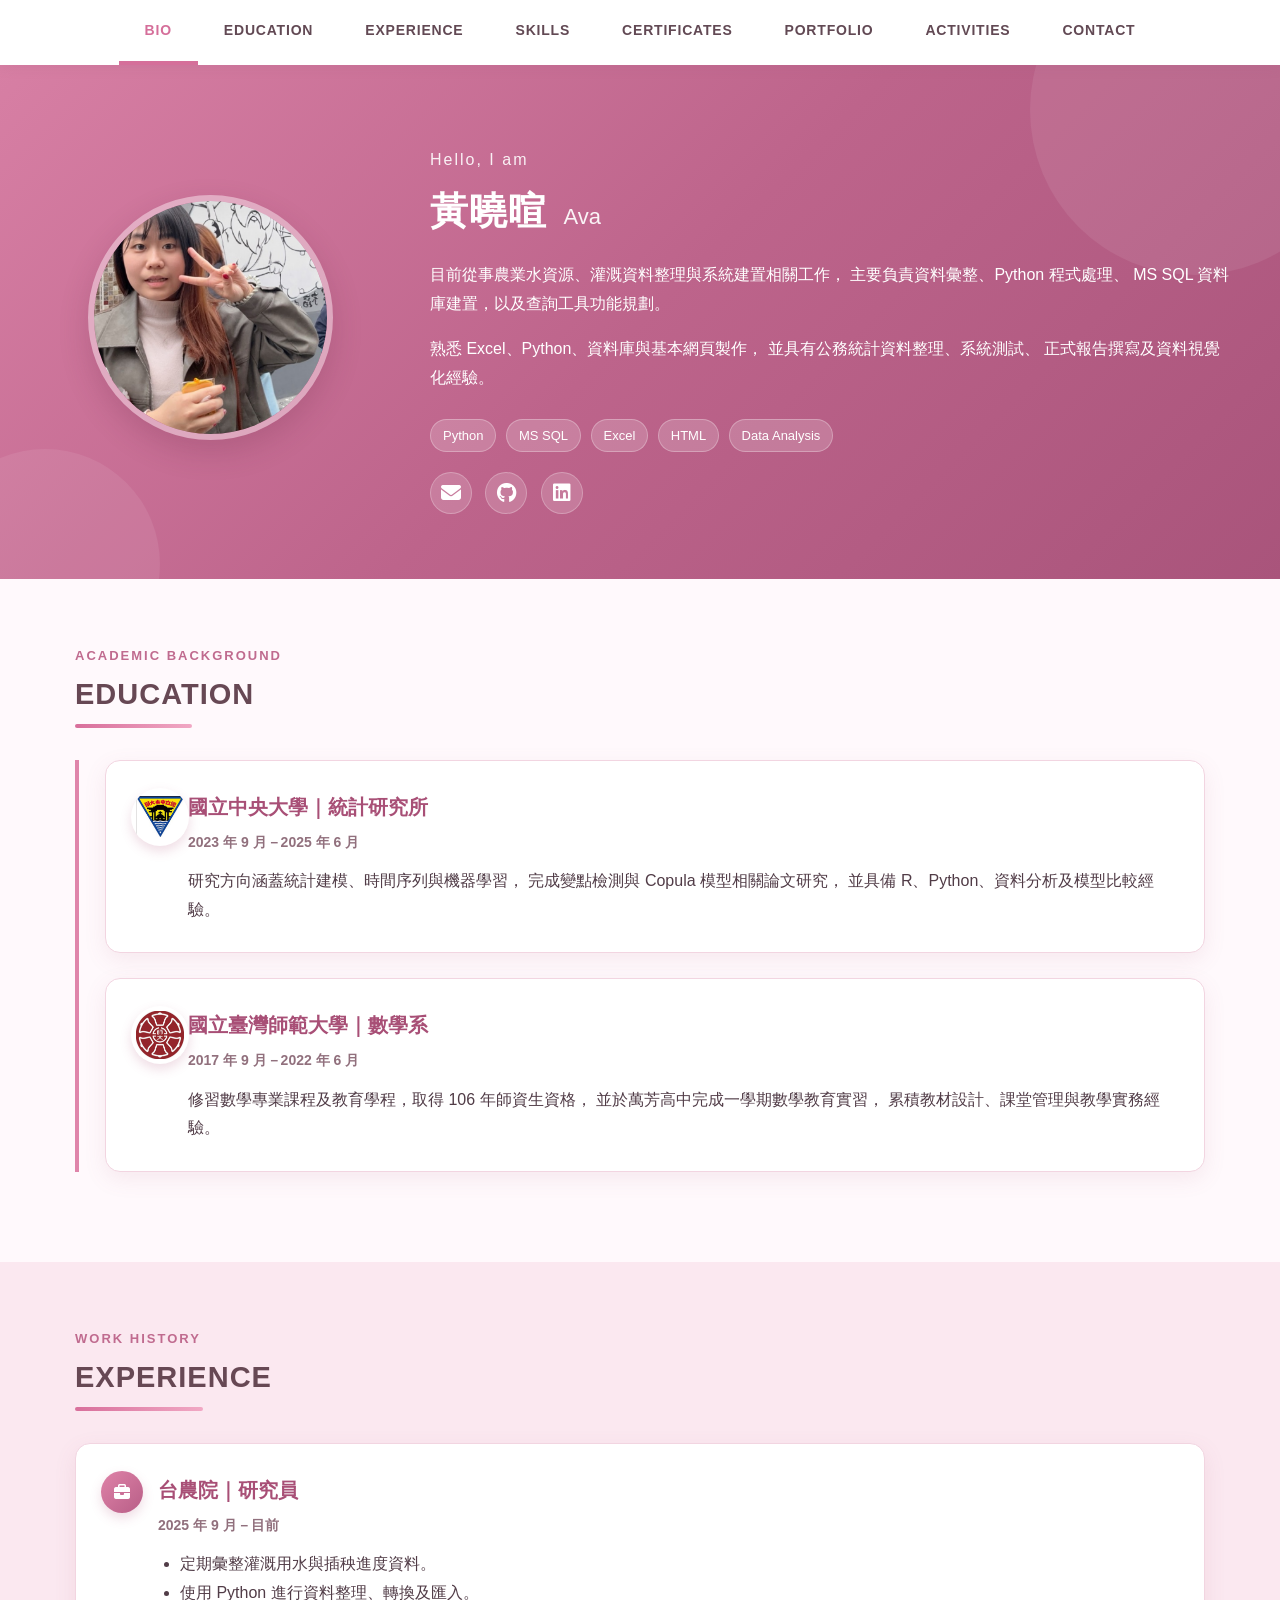
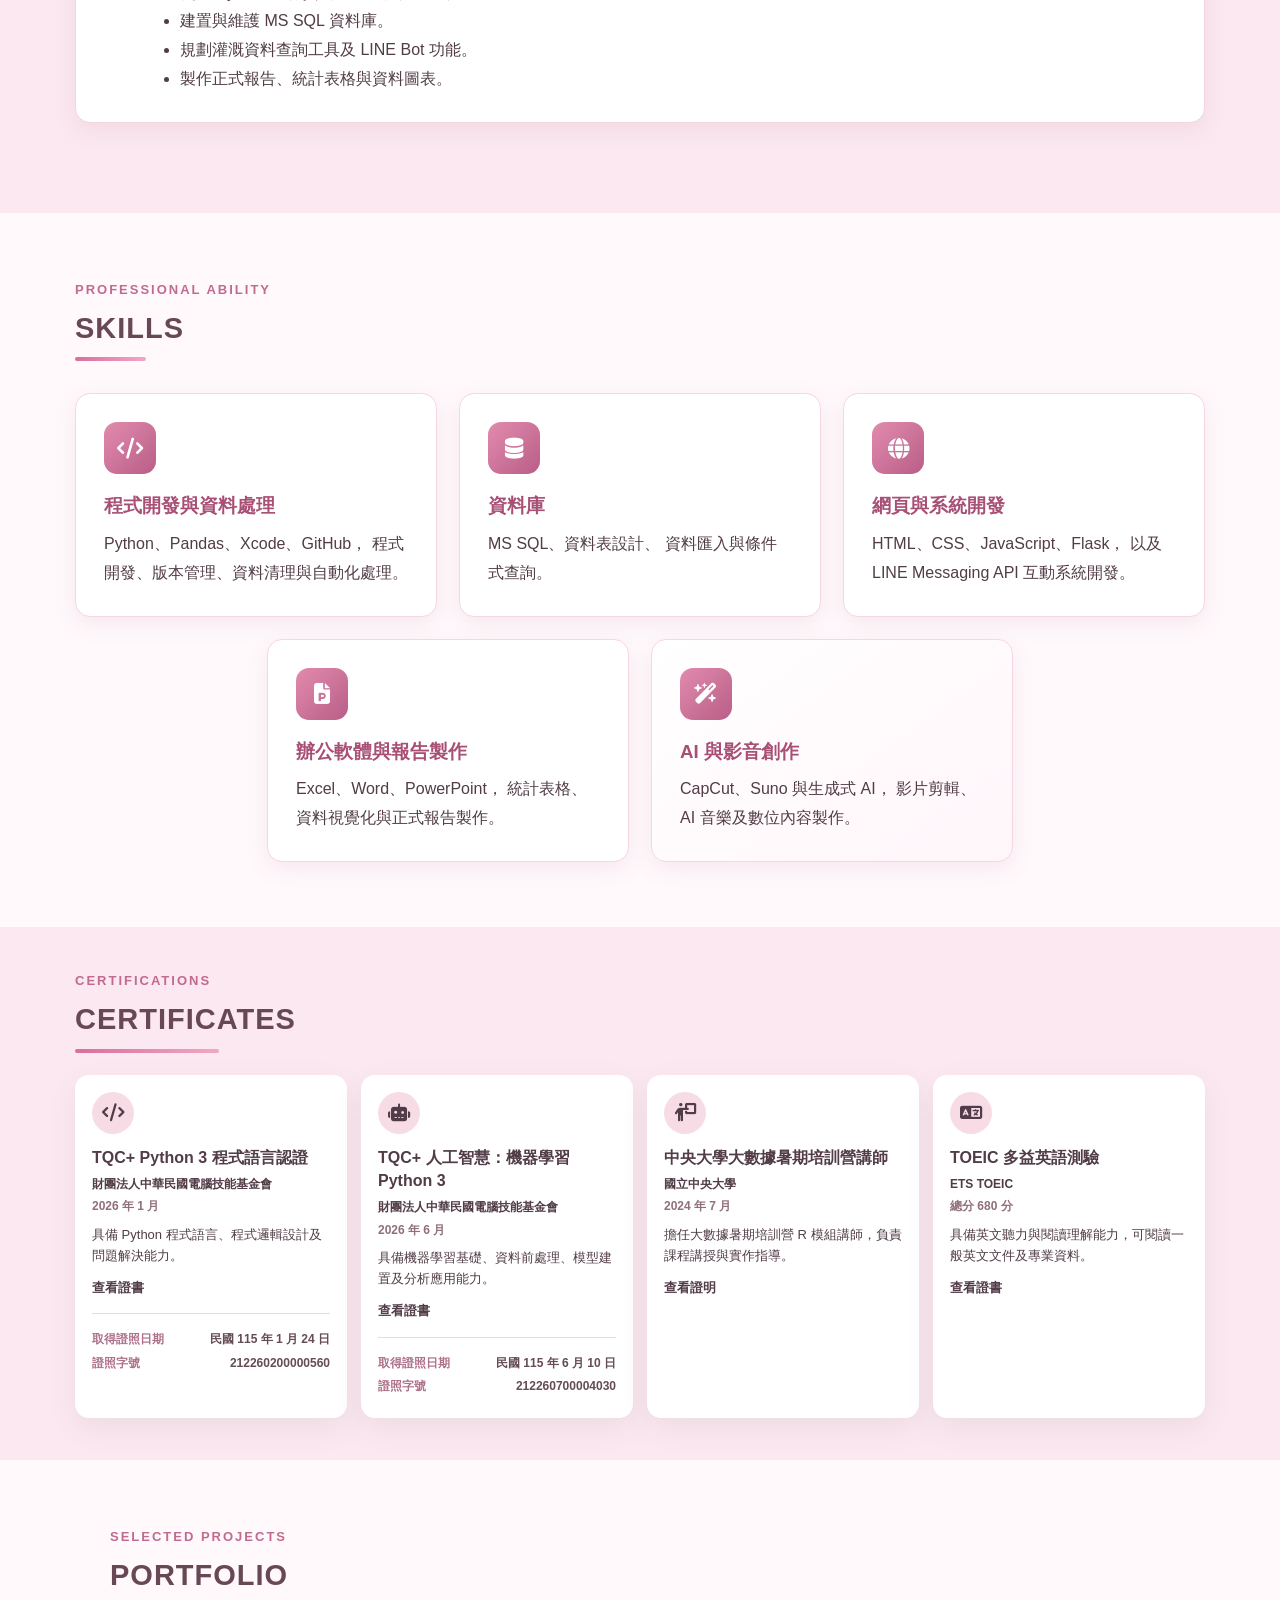
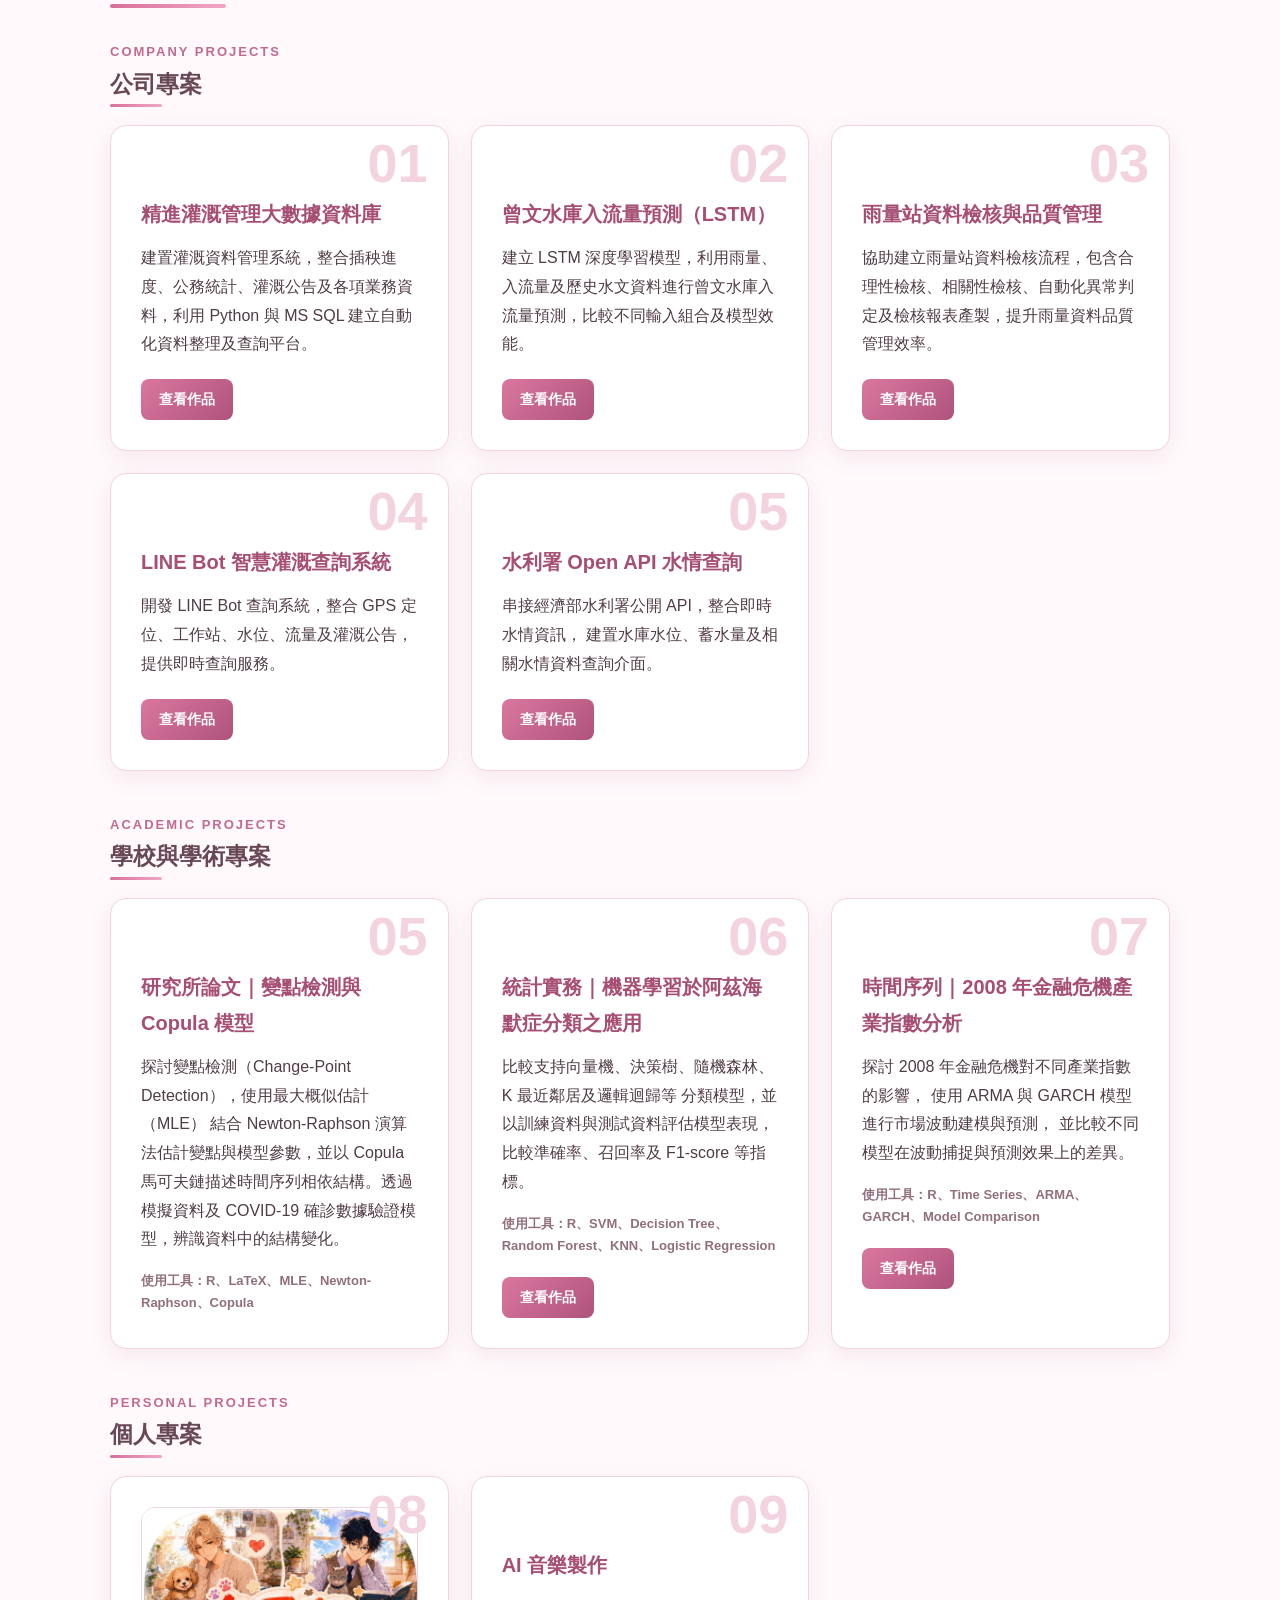
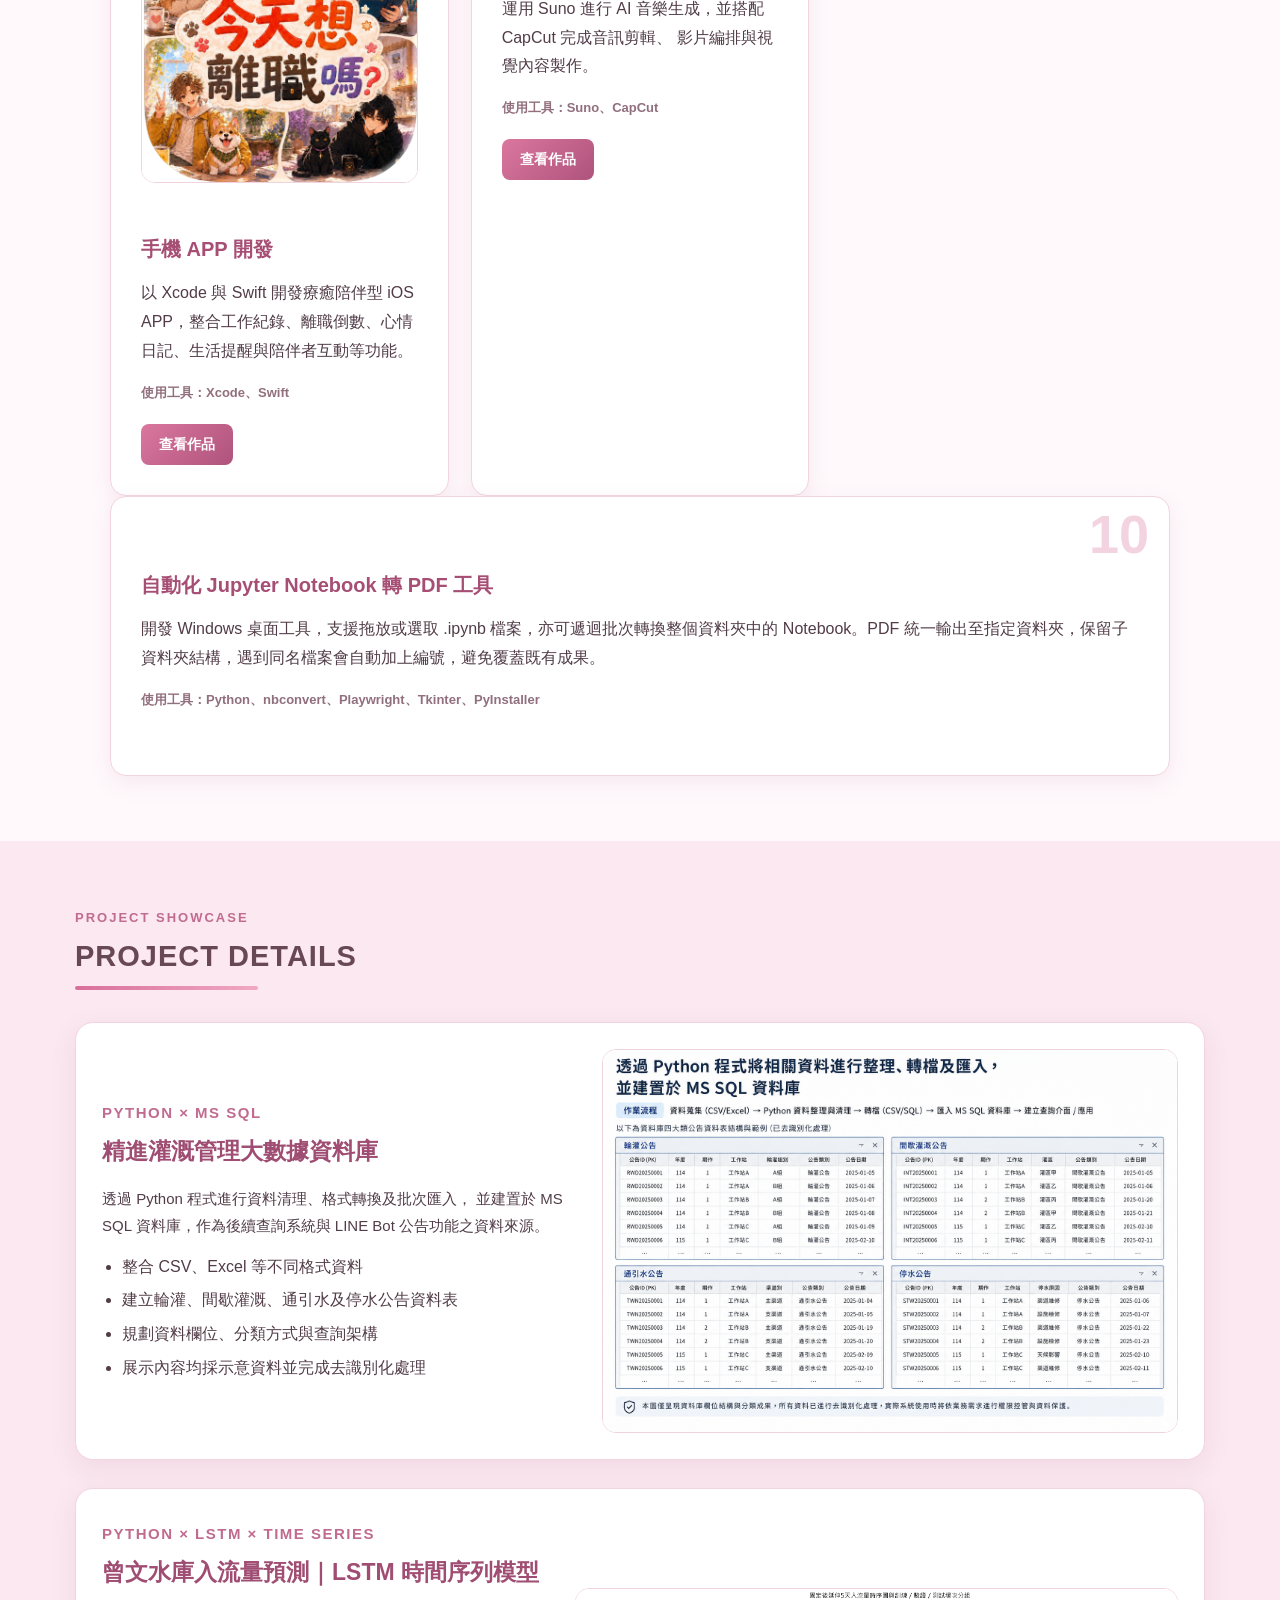
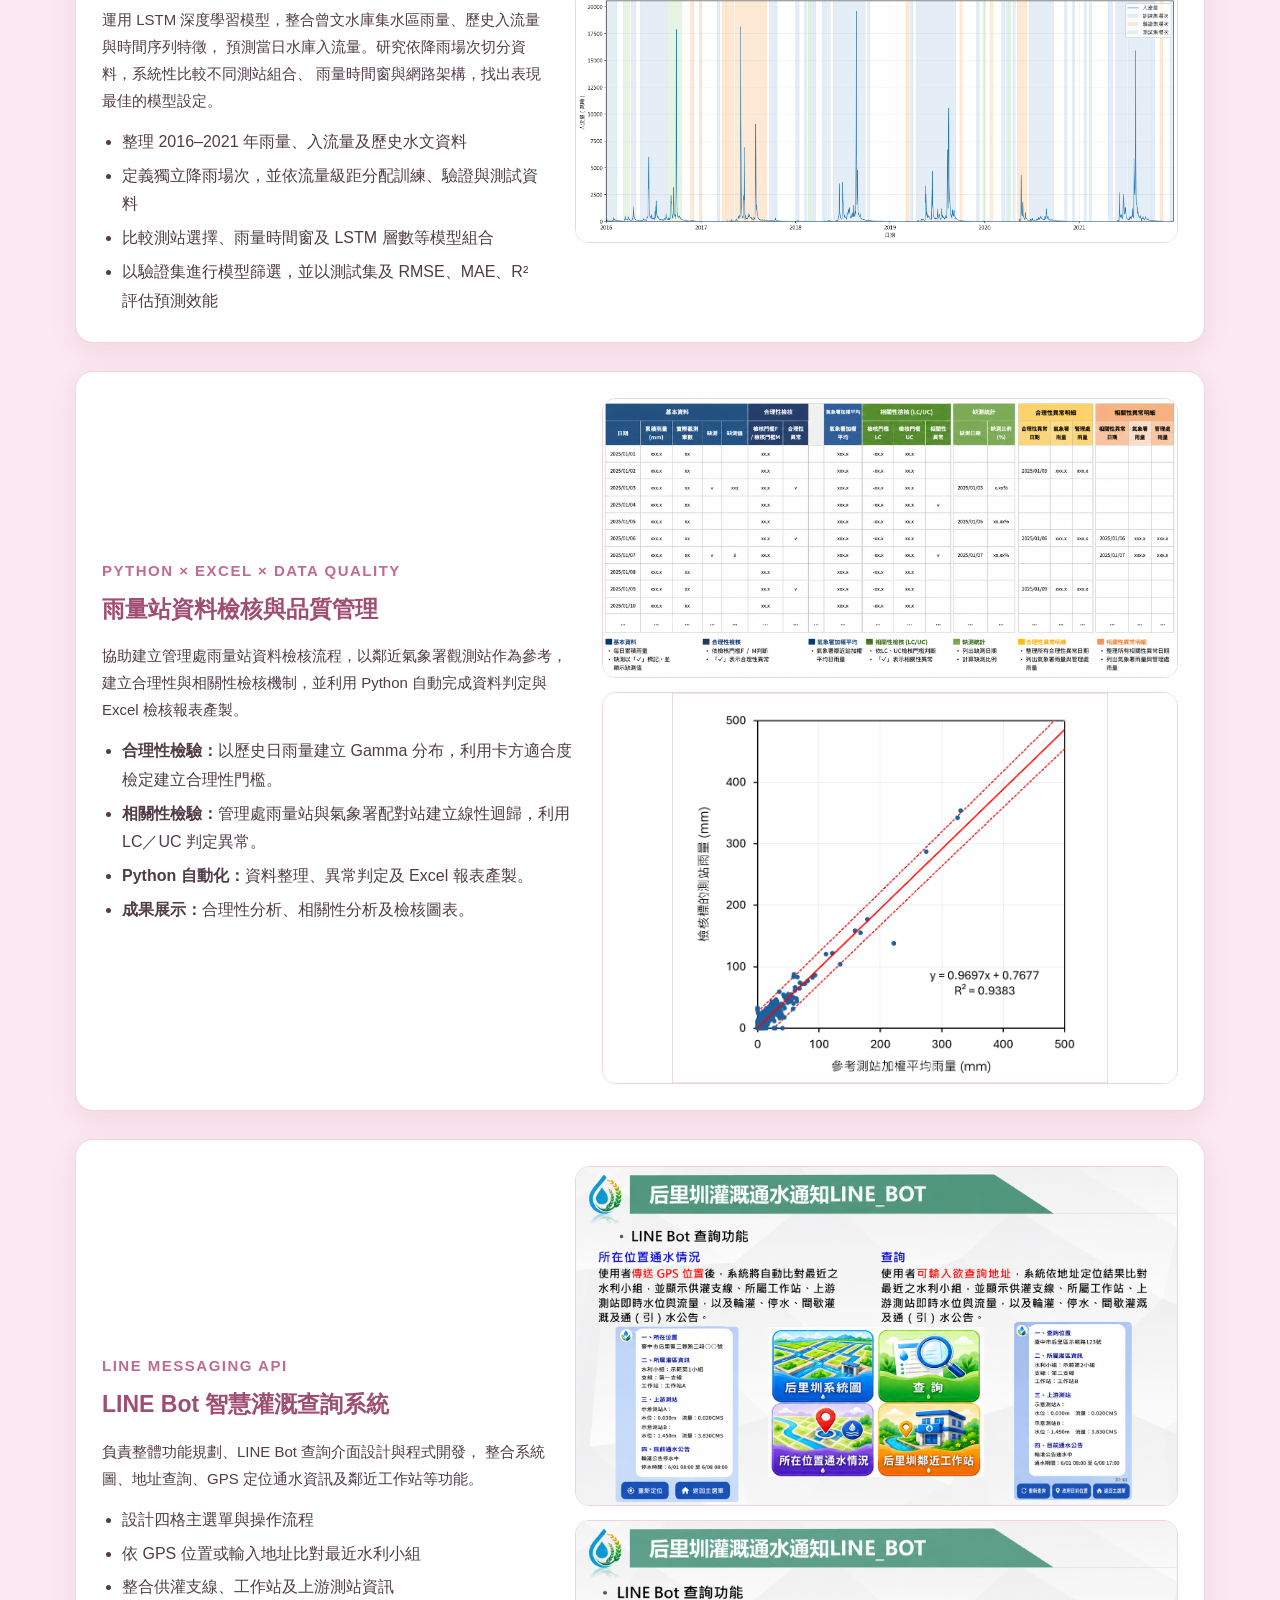
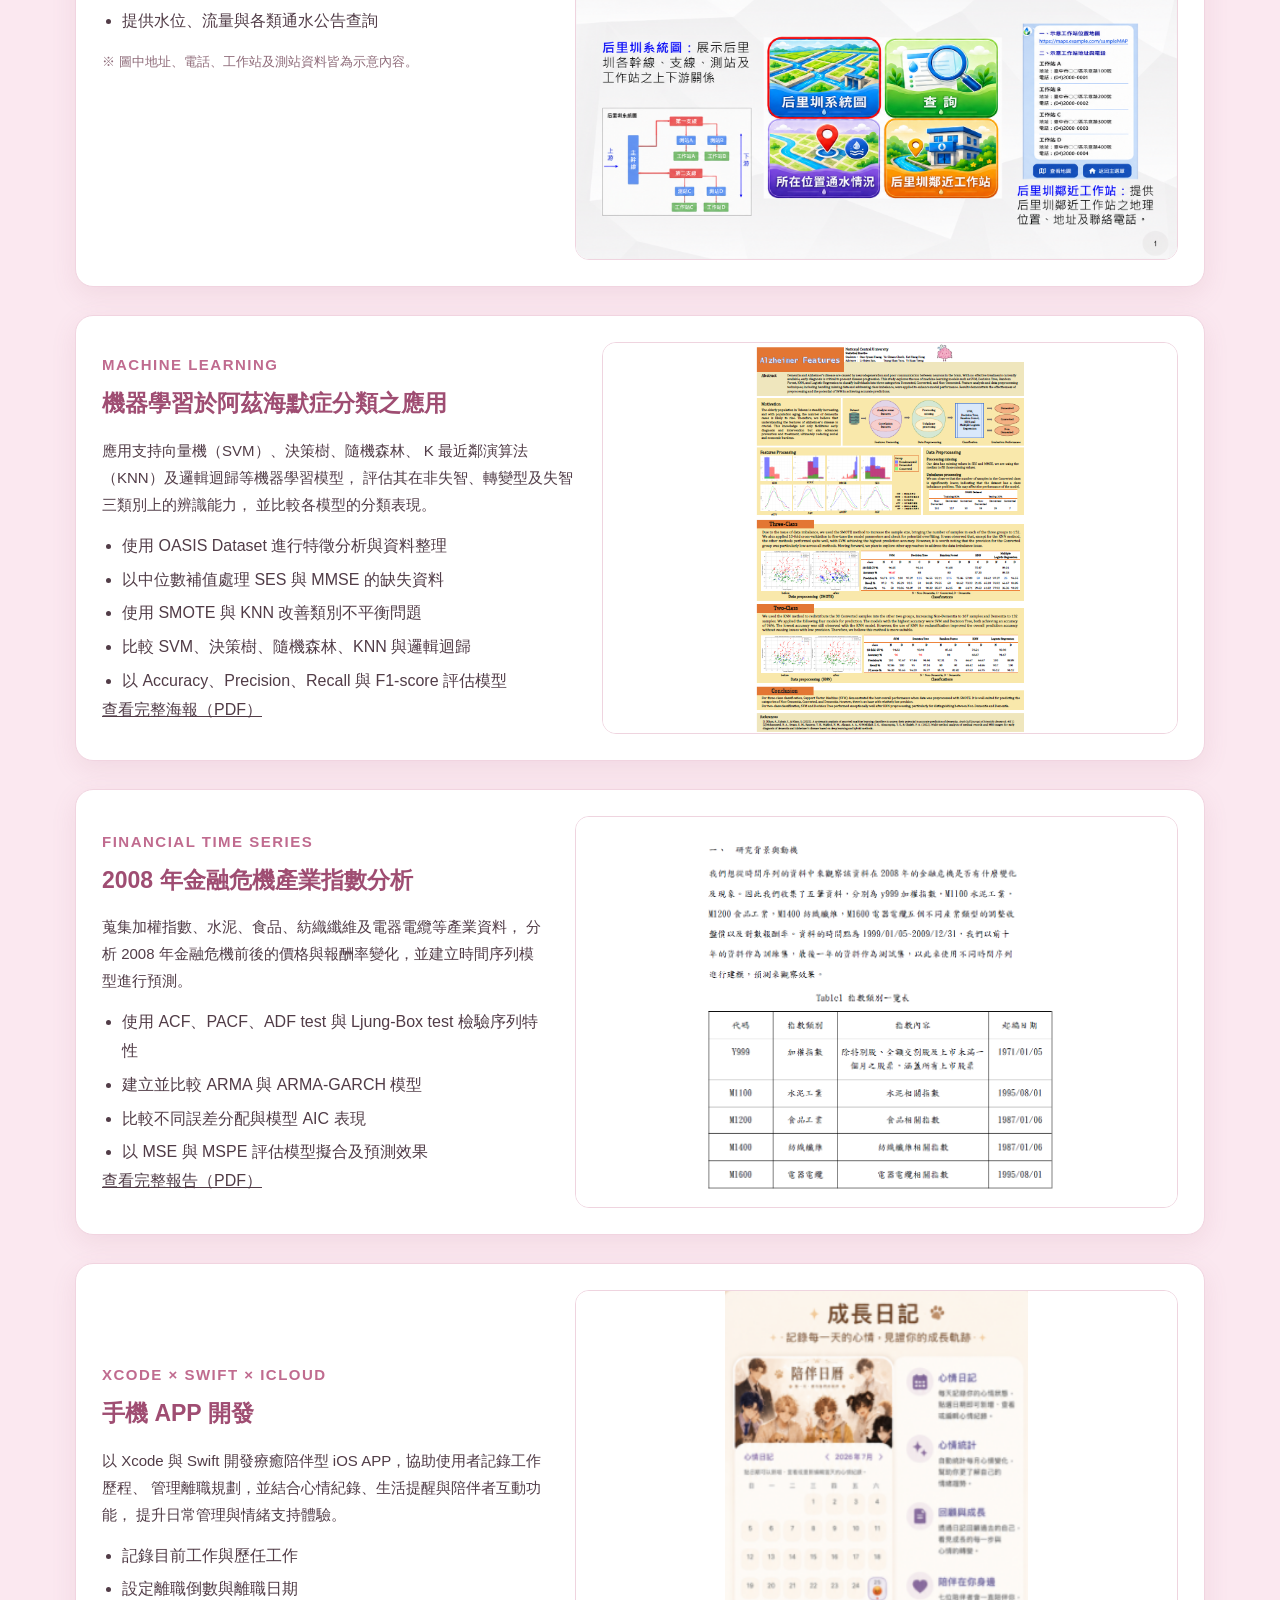
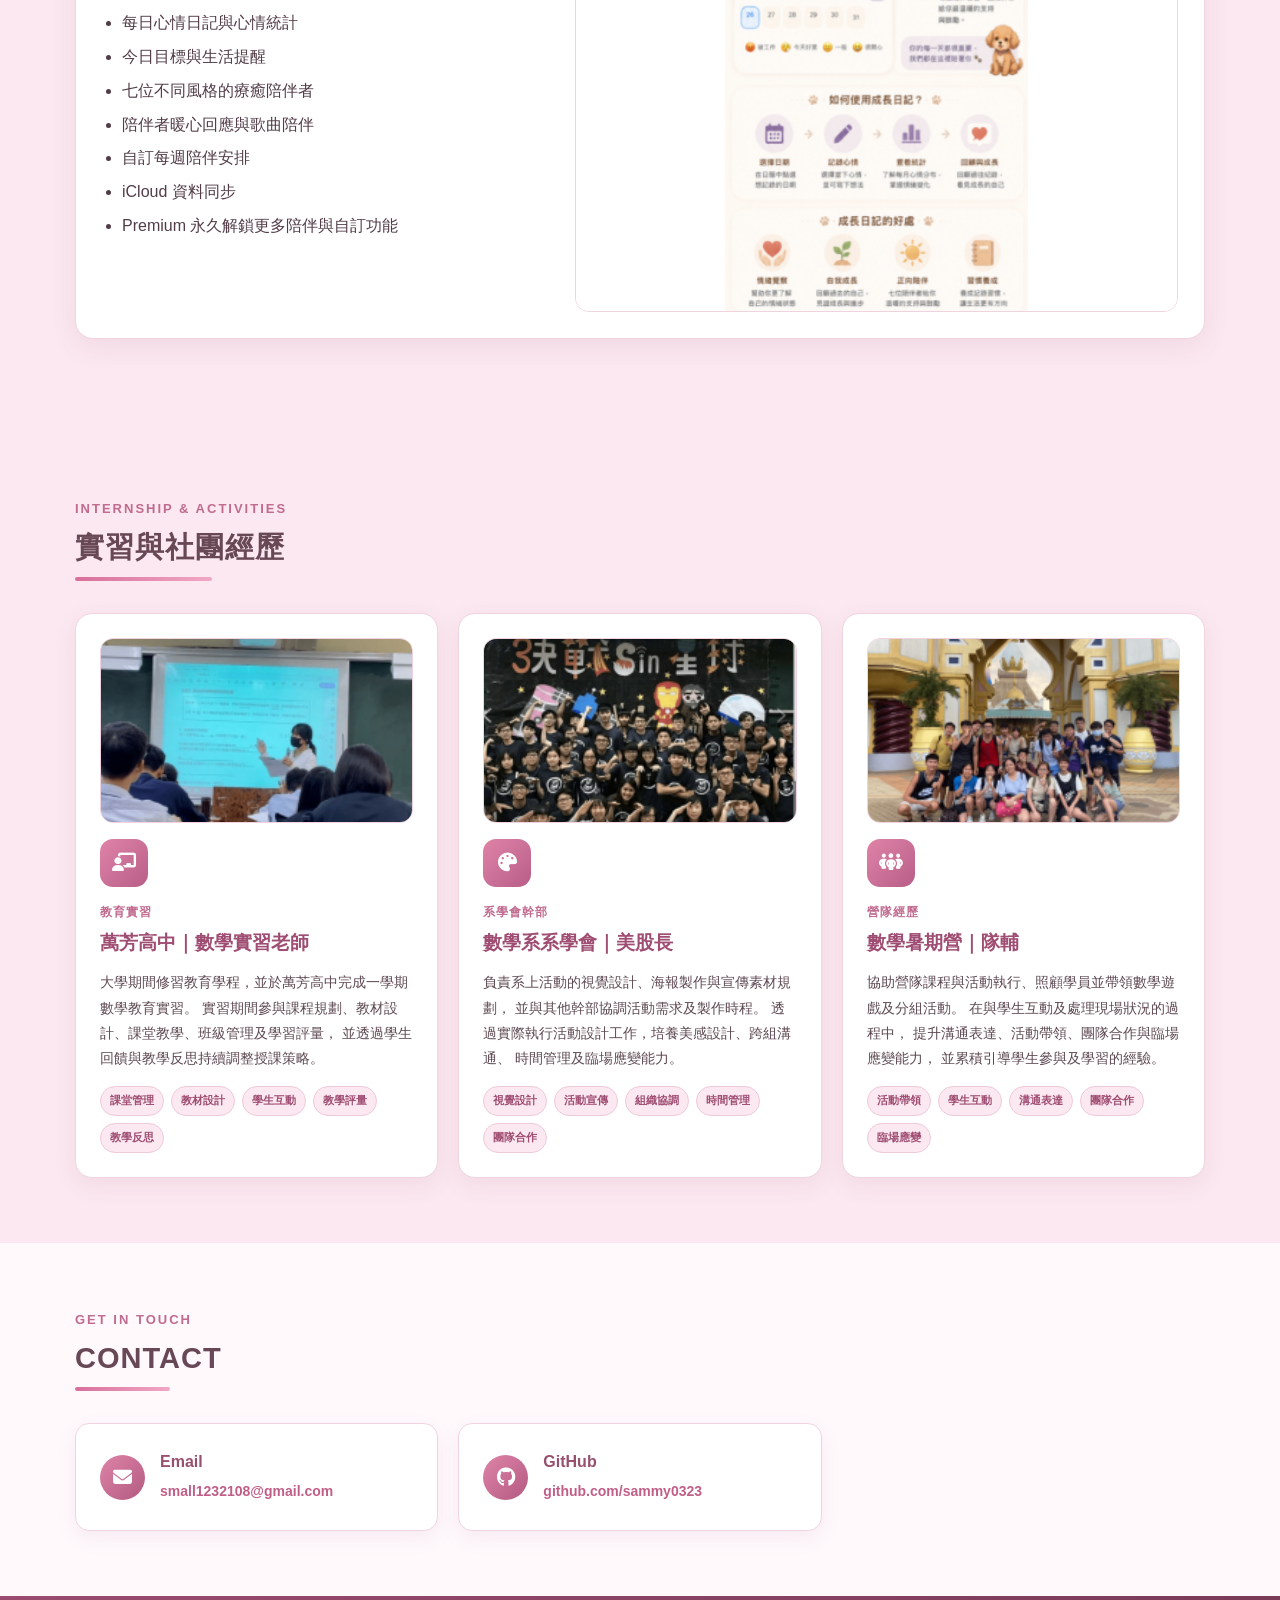
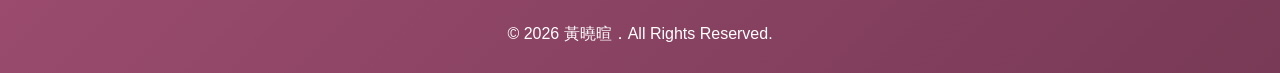
==== index.html @ f15dd12f "Add Notebook to PDF automation project Added a new project card for an automation tool that converts" ====
<!DOCTYPE html>

<html lang="zh-Hant">
<head>
<meta charset="utf-8"/>
<meta content="width=device-width, initial-scale=1.0" name="viewport"/>
<title>個人履歷｜黃曉暄</title>
<!-- 連接 CSS -->
<link href="style.css" rel="stylesheet"/>
<!-- Font Awesome 圖示 -->
<link href="https://cdnjs.cloudflare.com/ajax/libs/font-awesome/6.5.2/css/all.min.css" rel="stylesheet"/>
<style>
/* Education school logos */
#education .card-icon {
    width: 58px;
    height: 58px;
    min-width: 58px;
    display: flex;
    align-items: center;
    justify-content: center;
    overflow: hidden;
    border-radius: 50%;
    background: #ffffff;
}

#education .school-logo {
    width: 48px;
    height: 48px;
    object-fit: contain;
    display: block;
}

@media (max-width: 768px) {
    #education .card-icon {
        width: 52px;
        height: 52px;
        min-width: 52px;
    }

    #education .school-logo {
        width: 43px;
        height: 43px;
    }
}
</style><style>
/* APP project detail */
#app-project .project-image-button img {
    width: 100%;
    max-height: 620px;
    object-fit: contain;
}

@media (max-width: 768px) {
    #app-project .project-image-button img {
        max-height: 520px;
    }
}
</style></head>
<body>
<!-- 櫻花飄落區域 -->
<div id="sakura-container"></div>
<!-- 上方導覽列 -->
<header>
<nav class="navbar">
<a href="#about">BIO</a>
<a href="#education">EDUCATION</a>
<a href="#experience">EXPERIENCE</a>
<a href="#skills">SKILLS</a>
<a href="#certificates">CERTIFICATES</a>
<a href="#portfolio">PORTFOLIO</a>
<a href="#activities">ACTIVITIES</a>
<a href="#contact">CONTACT</a>
</nav>
</header>
<!-- 個人介紹 -->
<section class="hero" id="about">
<div class="hero-decoration decoration-one"></div>
<div class="hero-decoration decoration-two"></div>
<div class="hero-content">
<!-- 左側照片 -->
<div class="profile-area">
<img alt="黃曉暄個人照片" class="profile-photo" src="images/profile.jpg"/>
</div>
<!-- 右側介紹 -->
<div class="intro-area">
<p class="hello-text">Hello, I am</p>
<h1>黃曉暄</h1>
<h2>Ava</h2>
<p>
                    目前從事農業水資源、灌溉資料整理與系統建置相關工作，
                    主要負責資料彙整、Python 程式處理、
                    MS SQL 資料庫建置，以及查詢工具功能規劃。
                </p>
<p>
                    熟悉 Excel、Python、資料庫與基本網頁製作，
                    並具有公務統計資料整理、系統測試、
                    正式報告撰寫及資料視覺化經驗。
                </p>
<!-- 技能標籤 -->
<div class="tags">
<span>Python</span>
<span>MS SQL</span>
<span>Excel</span>
<span>HTML</span>
<span>Data Analysis</span>
</div>
<!-- 社群與聯絡 -->
<div class="social-links">
<a aria-label="Email" href="mailto:small1232108@gmail.com">
<i class="fa-solid fa-envelope"></i>
</a>
<a aria-label="GitHub" href="https://github.com/sammy0323" rel="noopener noreferrer" target="_blank">
<i class="fa-brands fa-github"></i>
</a>
<a aria-label="LinkedIn" href="#" rel="noopener noreferrer" target="_blank">
<i class="fa-brands fa-linkedin"></i>
</a>
</div>
</div>
</div>
</section>
<main>
<!-- 學歷 -->
<section class="section" id="education">
<div class="section-heading">
<p class="section-small-title">
                    Academic Background
                </p>
<h2 class="section-title">
                    EDUCATION
                </h2>
</div>
<div class="timeline">
<article class="card">
<span class="card-icon"><img alt="國立中央大學校徽" class="school-logo" loading="lazy" src="images/中央.png"/></span>
<div class="card-content">
<h3>
                            國立中央大學｜統計研究所
                        </h3>
<p class="date">
                            2023 年 9 月－2025 年 6 月
                        </p>
<p>
                            研究方向涵蓋統計建模、時間序列與機器學習，
                            完成變點檢測與 Copula 模型相關論文研究，
                            並具備 R、Python、資料分析及模型比較經驗。
                        </p>
</div>
</article>
<article class="card">
<span class="card-icon"><img alt="國立臺灣師範大學校徽" class="school-logo" loading="lazy" src="images/師大.png"/></span>
<div class="card-content">
<h3>
                            國立臺灣師範大學｜數學系
                        </h3>
<p class="date">
                            2017 年 9 月－2022 年 6 月
                        </p>
<p>
                            修習數學專業課程及教育學程，取得 106 年師資生資格，
                            並於萬芳高中完成一學期數學教育實習，
                            累積教材設計、課堂管理與教學實務經驗。
                        </p>
</div>
</article>
</div>
</section>
<!-- 工作經歷 -->
<section class="section section-pink" id="experience">
<div class="section-inner">
<div class="section-heading">
<p class="section-small-title">
                        Work History
                    </p>
<h2 class="section-title">
                        EXPERIENCE
                    </h2>
</div>
<article class="card">
<span class="card-icon">
<i class="fa-solid fa-briefcase"></i>
</span>
<div class="card-content">
<h3>
                            台農院｜研究員
                        </h3>
<p class="date">
                            2025 年 9 月－目前
                        </p>
<ul>
<li>
                                定期彙整灌溉用水與插秧進度資料。
                            </li>
<li>
                                使用 Python 進行資料整理、轉換及匯入。
                            </li>
<li>
                                建置與維護 MS SQL 資料庫。
                            </li>
<li>
                                規劃灌溉資料查詢工具及 LINE Bot 功能。
                            </li>
<li>
                                製作正式報告、統計表格與資料圖表。
                            </li>
</ul>
</div>
</article>
</div>
</section>
<!-- 技能 -->
<section class="section" id="skills">
<div class="section-heading">
<p class="section-small-title">
                    Professional Ability
                </p>
<h2 class="section-title">
                    SKILLS
                </h2>
</div>
<div class="skill-grid">
<article class="skill-card">
<div class="skill-icon">
<i class="fa-solid fa-code"></i>
</div>
<h3>程式開發與資料處理</h3>
<p>
                        Python、Pandas、Xcode、GitHub，
                        程式開發、版本管理、資料清理與自動化處理。
                    </p>
</article>
<article class="skill-card">
<div class="skill-icon">
<i class="fa-solid fa-database"></i>
</div>
<h3>資料庫</h3>
<p>
                        MS SQL、資料表設計、
                        資料匯入與條件式查詢。
                    </p>
</article>
<article class="skill-card">
<div class="skill-icon">
<i class="fa-solid fa-globe"></i>
</div>
<h3>網頁與系統開發</h3>
<p>
                        HTML、CSS、JavaScript、Flask，
                        以及 LINE Messaging API 互動系統開發。
                    </p>
</article>
<article class="skill-card">
<div class="skill-icon">
<i class="fa-solid fa-file-powerpoint"></i>
</div>
<h3>辦公軟體與報告製作</h3>
<p>
                        Excel、Word、PowerPoint，
                        統計表格、資料視覺化與正式報告製作。
                    </p>
</article>
<article class="skill-card skill-card-featured">
<div class="skill-icon">
<i class="fa-solid fa-wand-magic-sparkles"></i>
</div>
<h3>AI 與影音創作</h3>
<p>
                        CapCut、Suno 與生成式 AI，
                        影片剪輯、AI 音樂及數位內容製作。
                    </p>
</article>
</div>
</section>
<!-- 證照與證書 -->
<section class="section section-pink" id="certificates">
<div class="section-inner">
<div class="section-heading">
<p class="section-small-title">
                        Certifications
                    </p>
<h2 class="section-title">
                        CERTIFICATES
                    </h2>
</div>
<div class="certificate-grid">
<!-- TQC 程式語言 -->
<article class="certificate-card">
<div class="certificate-icon">
<i class="fa-solid fa-code"></i>
</div>
<div class="certificate-content">
<h3>TQC+ Python 3 程式語言認證</h3>
<p class="certificate-issuer">
                                財團法人中華民國電腦技能基金會
                            </p>
<p class="date">
                                2026 年 1 月
                            </p>
<p>
                                具備 Python 程式語言、程式邏輯設計及問題解決能力。
                            </p>
<a href="images/tqc-programming.jpg" rel="noopener noreferrer" target="_blank">
                                查看證書
                            </a>
</div>
<div class="certificate-details">
<p>
<span>取得證照日期</span>
<strong>民國 115 年 1 月 24 日</strong>
</p>
<p>
<span>證照字號</span>
<strong>212260200000560</strong>
</p>
</div>
</article>
<!-- TQC 機器學習 -->
<article class="certificate-card">
<div class="certificate-icon">
<i class="fa-solid fa-robot"></i>
</div>
<div class="certificate-content">
<h3>TQC+ 人工智慧：機器學習 Python 3</h3>
<p class="certificate-issuer">
                                財團法人中華民國電腦技能基金會
                            </p>
<p class="date">
                                2026 年 6 月
                            </p>
<p>
                                具備機器學習基礎、資料前處理、模型建置及分析應用能力。
                            </p>
<a href="images/tqc-machine-learning.jpg" rel="noopener noreferrer" target="_blank">
                                查看證書
                            </a>
</div>
<div class="certificate-details">
<p>
<span>取得證照日期</span>
<strong>民國 115 年 6 月 10 日</strong>
</p>
<p>
<span>證照字號</span>
<strong>212260700004030</strong>
</p>
</div>
</article>
<!-- 中央大學大數據暑期講師 -->
<article class="certificate-card">
<div class="certificate-icon">
<i class="fa-solid fa-person-chalkboard"></i>
</div>
<div class="certificate-content">
<h3>中央大學大數據暑期培訓營講師</h3>
<p class="certificate-issuer">
                                國立中央大學
                            </p>
<p class="date">
                                2024 年 7 月
                            </p>
<p>
                                擔任大數據暑期培訓營 R 模組講師，負責課程講授與實作指導。
                            </p>
<a href="images/ncu-bigdata-instructor.jpg" rel="noopener noreferrer" target="_blank">
                                查看證明
                            </a>
</div>
</article>
<!-- TOEIC -->
<article class="certificate-card">
<div class="certificate-icon">
<i class="fa-solid fa-language"></i>
</div>
<div class="certificate-content">
<h3>TOEIC 多益英語測驗</h3>
<p class="certificate-issuer">
                                ETS TOEIC
                            </p>
<p class="date">
                                總分 680 分
                            </p>
<p>
                                具備英文聽力與閱讀理解能力，可閱讀一般英文文件及專業資料。
                            </p>
<a href="images/toeic.jpg" rel="noopener noreferrer" target="_blank">
                                查看證書
                            </a>
</div>
</article>
</div>
</div>
</section>
<!-- 作品集 -->
<section class="section" id="portfolio">
<div class="section-inner">
<div class="section-heading">
<p class="section-small-title">
                        Selected Projects
                    </p>
<h2 class="section-title">
                        PORTFOLIO
                    </h2>
</div>
<!-- 公司專案 -->
<div class="portfolio-subheading">
<p class="section-small-title">
                        Company Projects
                    </p>
<h3>
                        公司專案
                    </h3>
</div>
<div class="portfolio-grid">
<article class="project-card">
<div class="project-number">01</div>
<h3>
                            精進灌溉管理大數據資料庫
                        </h3>
<p>
                            建置灌溉資料管理系統，整合插秧進度、公務統計、灌溉公告及各項業務資料，利用 Python 與 MS SQL 建立自動化資料整理及查詢平台。
                        </p>
<a href="#database-project">
                            查看作品
                        </a>
</article>
<article class="project-card">
<div class="project-number">02</div>
<h3>
                            曾文水庫入流量預測（LSTM）
                        </h3>
<p>
                            建立 LSTM 深度學習模型，利用雨量、入流量及歷史水文資料進行曾文水庫入流量預測，比較不同輸入組合及模型效能。
                        </p>
<a href="#lstm-project">
                            查看作品
                        </a>
</article>
<article class="project-card">
<div class="project-number">03</div>
<h3>
                            雨量站資料檢核與品質管理
                        </h3>
<p>
                            協助建立雨量站資料檢核流程，包含合理性檢核、相關性檢核、自動化異常判定及檢核報表產製，提升雨量資料品質管理效率。
                        </p>
<a href="#rainfall-qc-project">
                            查看作品
                        </a>
</article>
<article class="project-card">
<div class="project-number">04</div>
<h3>
                            LINE Bot 智慧灌溉查詢系統
                        </h3>
<p>
                            開發 LINE Bot 查詢系統，整合 GPS 定位、工作站、水位、流量及灌溉公告，提供即時查詢服務。
                        </p>
<a href="#linebot-project">
                            查看作品
                        </a>
</article>
<article class="project-card">
<div class="project-number">05</div>
<h3>
                            水利署 Open API 水情查詢
                        </h3>
<p>
                            串接經濟部水利署公開 API，整合即時水情資訊，
                            建置水庫水位、蓄水量及相關水情資料查詢介面。
                        </p>
<a href="https://sammy0323.github.io/reservoir-water-status/" rel="noopener noreferrer" target="_blank">
                            查看作品
                        </a>
</article>
</div>
<!-- 學校與學術專案 -->
<div class="portfolio-subheading">
<p class="section-small-title">
                        Academic Projects
                    </p>
<h3>
                        學校與學術專案
                    </h3>
</div>
<div class="portfolio-grid portfolio-grid-academic">
<article class="project-card">
<div class="project-number">
                            05
                        </div>
<h3>
                            研究所論文｜變點檢測與 Copula 模型
                        </h3>
<p>
                            探討變點檢測（Change-Point Detection），使用最大概似估計（MLE）
                            結合 Newton-Raphson 演算法估計變點與模型參數，並以 Copula
                            馬可夫鏈描述時間序列相依結構。透過模擬資料及 COVID-19
                            確診數據驗證模型，辨識資料中的結構變化。
                        </p>
<p class="project-tools">
                            使用工具：R、LaTeX、MLE、Newton-Raphson、Copula
                        </p>
</article>
<article class="project-card">
<div class="project-number">
                            06
                        </div>
<h3>
                            統計實務｜機器學習於阿茲海默症分類之應用
                        </h3>
<p>
                            比較支持向量機、決策樹、隨機森林、K 最近鄰居及邏輯迴歸等 分類模型，並以訓練資料與測試資料評估模型表現， 比較準確率、召回率及 F1-score 等指標。
                        </p>
<p class="project-tools">
                            使用工具：R、SVM、Decision Tree、Random Forest、KNN、Logistic Regression
                        </p>
<a href="#alzheimers-project">
                            查看作品
                        </a>
</article>
<article class="project-card">
<div class="project-number">
                            07
                        </div>
<h3>
                            時間序列｜2008 年金融危機產業指數分析
                        </h3>
<p>
                            探討 2008 年金融危機對不同產業指數的影響，
                            使用 ARMA 與 GARCH 模型進行市場波動建模與預測，
                            並比較不同模型在波動捕捉與預測效果上的差異。
                        </p>
<p class="project-tools">
                            使用工具：R、Time Series、ARMA、GARCH、Model Comparison
                        </p>
<a href="#timeseries-project">
                            查看作品
                        </a>
</article>
</div>
<!-- 個人專案 -->
<div class="portfolio-subheading">
<p class="section-small-title">
                        Personal Projects
                    </p>
<h3>
                        個人專案
                    </h3>
</div>
<div class="portfolio-grid portfolio-grid-personal">
<article class="project-card">
<div class="project-number">
                            08
                        </div>
<button aria-label="放大查看手機 APP 開發畫面" class="project-image-button" data-project-image="images/app.png" type="button">
<img alt="手機 APP 開發畫面" loading="lazy" src="images/app.png"/>
</button>
<h3>
                            手機 APP 開發
                        </h3>
<p>以 Xcode 與 Swift 開發療癒陪伴型 iOS APP，整合工作紀錄、離職倒數、心情日記、生活提醒與陪伴者互動等功能。</p>
<p class="project-tools">
                            使用工具：Xcode、Swift
                        </p>
<a href="#app-project">查看作品</a></article>
<article class="project-card">
<div class="project-number">
                            09
                        </div>
<h3>
                            AI 音樂製作
                        </h3>
<p>
                            運用 Suno 進行 AI 音樂生成，並搭配 CapCut 完成音訊剪輯、
                            影片編排與視覺內容製作。
                        </p>
<p class="project-tools">
                            使用工具：Suno、CapCut
                        </p>
<a href="https://youtube.com/@syuan0323?si=vYlq6D75xOnhgq0R" rel="noopener noreferrer" target="_blank">
                            查看作品
                        </a>
</article>
</div>

<article class="project-card">
<div class="project-number">
                            10
                        </div>
<h3>
                            自動化 Jupyter Notebook 轉 PDF 工具
                        </h3>
<p>
                            開發 Windows 桌面工具，支援拖放或選取 .ipynb 檔案，亦可遞迴批次轉換整個資料夾中的 Notebook。PDF 統一輸出至指定資料夾，保留子資料夾結構，遇到同名檔案會自動加上編號，避免覆蓋既有成果。
                        </p>
<p class="project-tools">
                            使用工具：Python、nbconvert、Playwright、Tkinter、PyInstaller
                        </p>
</article>
</div>
</section>
<!-- 專案成果展示 -->
<section class="section section-pink" id="project-showcase">
<div class="section-inner">
<div class="section-heading">
<p class="section-small-title">
                        Project Showcase
                    </p>
<h2 class="section-title">
                        PROJECT DETAILS
                    </h2>
</div>
<!-- 雨量站資料檢核與品質管理 -->
<article class="project-detail-card" id="database-project">
<div class="project-detail-text">
<p class="project-detail-label">
                            PYTHON × MS SQL
                        </p>
<h3>
                            精進灌溉管理大數據資料庫
                        </h3>
<p>
                            透過 Python 程式進行資料清理、格式轉換及批次匯入，
                            並建置於 MS SQL 資料庫，作為後續查詢系統與
                            LINE Bot 公告功能之資料來源。
                        </p>
<ul>
<li>整合 CSV、Excel 等不同格式資料</li>
<li>建立輪灌、間歇灌溉、通引水及停水公告資料表</li>
<li>規劃資料欄位、分類方式與查詢架構</li>
<li>展示內容均採示意資料並完成去識別化處理</li>
</ul>
</div>
<button class="project-image-button" data-project-image="images/database-workflow.png" type="button">
<img alt="Python 資料整理與 MS SQL 資料庫建置流程" src="images/database-workflow.png"/>
</button>
</article>
<!-- 曾文水庫入流量預測 LSTM -->
<article class="project-detail-card project-detail-card-reverse" id="lstm-project">
<div class="project-detail-text">
<p class="project-detail-label">
                           <p class="project-detail-label">
    PYTHON × LSTM × TIME SERIES
</p>

<h3>
    曾文水庫入流量預測｜LSTM 時間序列模型
</h3>

<p>
    運用 LSTM 深度學習模型，整合曾文水庫集水區雨量、歷史入流量與時間序列特徵，
    預測當日水庫入流量。研究依降雨場次切分資料，系統性比較不同測站組合、
    雨量時間窗與網路架構，找出表現最佳的模型設定。
</p>

<ul>
    <li>整理 2016–2021 年雨量、入流量及歷史水文資料</li>
    <li>定義獨立降雨場次，並依流量級距分配訓練、驗證與測試資料</li>
    <li>比較測站選擇、雨量時間窗及 LSTM 層數等模型組合</li>
    <li>以驗證集進行模型篩選，並以測試集及 RMSE、MAE、R² 評估預測效能</li>
</ul>
</div>

<button
    class="project-image-button"
    data-project-image="images/LSTM.png"
    type="button"
>
    <img
        alt="曾文水庫 LSTM 入流量預測"
        src="images/LSTM.png"
    />
</button>
</article>

<!-- 精進灌溉管理大數據資料庫 -->
<article class="project-detail-card" id="rainfall-qc-project">
    <div class="project-detail-text">
        <p class="project-detail-label">
            PYTHON × EXCEL × DATA QUALITY
        </p>
<h3>
                            雨量站資料檢核與品質管理
                        </h3>
<p>協助建立管理處雨量站資料檢核流程，以鄰近氣象署觀測站作為參考，建立合理性與相關性檢核機制，並利用 Python 自動完成資料判定與 Excel 檢核報表產製。</p>
<ul><li><strong>合理性檢驗：</strong>以歷史日雨量建立 Gamma 分布，利用卡方適合度檢定建立合理性門檻。</li><li><strong>相關性檢驗：</strong>管理處雨量站與氣象署配對站建立線性迴歸，利用 LC／UC 判定異常。</li><li><strong>Python 自動化：</strong>資料整理、異常判定及 Excel 報表產製。</li><li><strong>成果展示：</strong>合理性分析、相關性分析及檢核圖表。</li></ul></div>
<div class="project-gallery"><button class="project-image-button" data-project-image="images/品管.png" type="button"><img alt="雨量站資料檢核報表" src="images/品管.png"/></button><button class="project-image-button" data-project-image="images/品管-2.png" type="button"><img alt="雨量站相關性分析" src="images/品管-2.png"/></button></div></article>
<!-- LINE Bot 專案 -->
<article class="project-detail-card project-detail-card-reverse" id="linebot-project">
<div class="project-detail-text">
<p class="project-detail-label">
                            LINE MESSAGING API
                        </p>
<h3>
                            LINE Bot 智慧灌溉查詢系統
                        </h3>
<p>
                            負責整體功能規劃、LINE Bot 查詢介面設計與程式開發，
                            整合系統圖、地址查詢、GPS 定位通水資訊及鄰近工作站等功能。
                        </p>
<ul>
<li>設計四格主選單與操作流程</li>
<li>依 GPS 位置或輸入地址比對最近水利小組</li>
<li>整合供灌支線、工作站及上游測站資訊</li>
<li>提供水位、流量與各類通水公告查詢</li>
</ul>
<p class="project-privacy-note">
                            ※ 圖中地址、電話、工作站及測站資料皆為示意內容。
                        </p>
</div>
<div class="project-gallery">
<button class="project-image-button" data-project-image="images/linebot-system.png" type="button">
<img alt="LINE Bot 系統圖與鄰近工作站功能" src="images/linebot-system.png"/>
</button>
<button class="project-image-button" data-project-image="images/linebot-location-query.png" type="button">
<img alt="LINE Bot GPS 定位與地址查詢功能" src="images/linebot-location-query.png"/>
</button>
</div>
</article>
<!-- 阿茲海默症機器學習專案 -->
<article class="project-detail-card" id="alzheimers-project">
<div class="project-detail-text">
<p class="project-detail-label">
                            MACHINE LEARNING
                        </p>
<h3>
                            機器學習於阿茲海默症分類之應用
                        </h3>
<p>
                            應用支持向量機（SVM）、決策樹、隨機森林、
                            K 最近鄰演算法（KNN）及邏輯迴歸等機器學習模型，
                            評估其在非失智、轉變型及失智三類別上的辨識能力，
                            並比較各模型的分類表現。
                        </p>
<ul>
<li>使用 OASIS Dataset 進行特徵分析與資料整理</li>
<li>以中位數補值處理 SES 與 MMSE 的缺失資料</li>
<li>使用 SMOTE 與 KNN 改善類別不平衡問題</li>
<li>比較 SVM、決策樹、隨機森林、KNN 與邏輯迴歸</li>
<li>以 Accuracy、Precision、Recall 與 F1-score 評估模型</li>
</ul>
<a class="project-pdf-link" href="images/機器學習.pdf" rel="noopener noreferrer" target="_blank">
                            查看完整海報（PDF）
                        </a>
</div>
<button class="project-image-button" data-project-image="images/機器學習.png" type="button">
<img alt="機器學習於阿茲海默症分類之研究海報" src="images/機器學習.png"/>
</button>
</article>
<!-- 2008 年金融危機時間序列專案 -->
<article class="project-detail-card project-detail-card-reverse" id="timeseries-project">
<div class="project-detail-text">
<p class="project-detail-label">
                            FINANCIAL TIME SERIES
                        </p>
<h3>
                            2008 年金融危機產業指數分析
                        </h3>
<p>
                            蒐集加權指數、水泥、食品、紡織纖維及電器電纜等產業資料，
                            分析 2008 年金融危機前後的價格與報酬率變化，並建立時間序列模型進行預測。
                        </p>
<ul>
<li>使用 ACF、PACF、ADF test 與 Ljung-Box test 檢驗序列特性</li>
<li>建立並比較 ARMA 與 ARMA-GARCH 模型</li>
<li>比較不同誤差分配與模型 AIC 表現</li>
<li>以 MSE 與 MSPE 評估模型擬合及預測效果</li>
</ul>
<a class="project-pdf-link" href="images/時間序列.pdf" rel="noopener noreferrer" target="_blank">
                            查看完整報告（PDF）
                        </a>
</div>
<button class="project-image-button" data-project-image="images/時間序列.png" type="button">
<img alt="2008 年金融危機產業指數時間序列分析報告預覽" src="images/時間序列.png"/>
</button>
</article>
<article class="project-detail-card project-detail-card-reverse" id="app-project">
<div class="project-detail-text">
<p class="project-detail-label">
            XCODE × SWIFT × ICLOUD
        </p>
<h3>
            手機 APP 開發
        </h3>
<p>
            以 Xcode 與 Swift 開發療癒陪伴型 iOS APP，協助使用者記錄工作歷程、
            管理離職規劃，並結合心情紀錄、生活提醒與陪伴者互動功能，
            提升日常管理與情緒支持體驗。
        </p>
<ul>
<li>記錄目前工作與歷任工作</li>
<li>設定離職倒數與離職日期</li>
<li>每日心情日記與心情統計</li>
<li>今日目標與生活提醒</li>
<li>七位不同風格的療癒陪伴者</li>
<li>陪伴者暖心回應與歌曲陪伴</li>
<li>自訂每週陪伴安排</li>
<li>iCloud 資料同步</li>
<li>Premium 永久解鎖更多陪伴與自訂功能</li>
</ul>
</div>
<button aria-label="放大查看手機 APP 開發畫面" class="project-image-button" data-project-image="images/app_2.png" type="button">
<img alt="手機 APP 功能展示畫面" loading="lazy" src="images/app_2.png"/>
</button>
</article></div>
</section>
<!-- 實習與社團經歷 -->
<section class="section section-pink" id="activities">
<div class="section-inner">
<div class="section-heading">
<p class="section-small-title">
                        Internship &amp; Activities
                    </p>
<h2 class="section-title">
                        實習與社團經歷
                    </h2>
</div>
<div class="activity-grid">
<article class="activity-card">
<button class="activity-image-button project-image-button" data-project-image="images/activity-teaching.png" type="button">
<img alt="萬芳高中數學實習教學照片" src="images/activity-teaching.png"/>
</button>
<div class="activity-icon">
<i class="fa-solid fa-chalkboard-user"></i>
</div>
<div class="activity-content">
<p class="activity-type">教育實習</p>
<h3>萬芳高中｜數學實習老師</h3>
<p>
                                大學期間修習教育學程，並於萬芳高中完成一學期數學教育實習。
                                實習期間參與課程規劃、教材設計、課堂教學、班級管理及學習評量，
                                並透過學生回饋與教學反思持續調整授課策略。
                            </p>
<div class="activity-tags">
<span>課堂管理</span>
<span>教材設計</span>
<span>學生互動</span>
<span>教學評量</span>
<span>教學反思</span>
</div>
</div>
</article>
<article class="activity-card">
<button class="activity-image-button project-image-button" data-project-image="images/activity-department-event.png" type="button">
<img alt="數學系活動與美宣經歷照片" src="images/activity-department-event.png"/>
</button>
<div class="activity-icon">
<i class="fa-solid fa-palette"></i>
</div>
<div class="activity-content">
<p class="activity-type">系學會幹部</p>
<h3>數學系系學會｜美股長</h3>
<p>
                                負責系上活動的視覺設計、海報製作與宣傳素材規劃，
                                並與其他幹部協調活動需求及製作時程。
                                透過實際執行活動設計工作，培養美感設計、跨組溝通、
                                時間管理及臨場應變能力。
                            </p>
<div class="activity-tags">
<span>視覺設計</span>
<span>活動宣傳</span>
<span>組織協調</span>
<span>時間管理</span>
<span>團隊合作</span>
</div>
</div>
</article>
<article class="activity-card">
<button class="activity-image-button project-image-button" data-project-image="images/activity-summer-camp.png" type="button">
<img alt="數學暑期營隊輔團體照片" src="images/activity-summer-camp.png"/>
</button>
<div class="activity-icon">
<i class="fa-solid fa-people-group"></i>
</div>
<div class="activity-content">
<p class="activity-type">營隊經歷</p>
<h3>數學暑期營｜隊輔</h3>
<p>
                                協助營隊課程與活動執行、照顧學員並帶領數學遊戲及分組活動。
                                在與學生互動及處理現場狀況的過程中，
                                提升溝通表達、活動帶領、團隊合作與臨場應變能力，
                                並累積引導學生參與及學習的經驗。
                            </p>
<div class="activity-tags">
<span>活動帶領</span>
<span>學生互動</span>
<span>溝通表達</span>
<span>團隊合作</span>
<span>臨場應變</span>
</div>
</div>
</article>
</div>
</div>
</section>
<!-- 專案圖片放大視窗 -->
<div aria-hidden="true" class="project-image-modal" id="project-image-modal">
<button aria-label="關閉圖片" class="project-modal-close" type="button">
<i class="fa-solid fa-xmark"></i>
</button>
<img alt="專案成果放大圖片" id="project-modal-image" src=""/>
</div>
<!-- 聯絡方式 -->
<section class="section contact-section" id="contact">
<div class="section-heading">
<p class="section-small-title">
                    Get In Touch
                </p>
<h2 class="section-title">
                    CONTACT
                </h2>
</div>
<div class="contact-card">
<div class="contact-item">
<i class="fa-solid fa-envelope"></i>
<div>
<h3>
                            Email
                        </h3>
<a href="mailto:small1232108@gmail.com">
                            small1232108@gmail.com
                        </a>
</div>
</div>
<div class="contact-item">
<i class="fa-brands fa-github"></i>
<div>
<h3>
                            GitHub
                        </h3>
<a href="https://github.com/sammy0323" rel="noopener noreferrer" target="_blank">
                            github.com/sammy0323
                        </a>
</div>
</div>
</div>
</section>
</main>
<!-- 頁尾 -->
<footer>
<p>
            © 2026 黃曉暄．All Rights Reserved.
        </p>
</footer>
<!-- 連接 JavaScript -->
<script src="script.js"></script>
</body>
</html>
---- style.css ----
/* =====================================
   基本設定
===================================== */

* {
    box-sizing: border-box;
    margin: 0;
    padding: 0;
}

html {
    scroll-behavior: smooth;
    scroll-padding-top: 75px;
}

body {
    font-family:
        "Microsoft JhengHei",
        "Noto Sans TC",
        Arial,
        sans-serif;

    color: #513c47;
    background: #fff9fc;
    line-height: 1.8;
    overflow-x: hidden;
}

a {
    color: inherit;
}


/* =====================================
   櫻花飄落區域
===================================== */

#sakura-container {
    position: fixed;
    inset: 0;
    z-index: 9999;

    overflow: hidden;
    pointer-events: none;
}


/* 單片櫻花 */

.sakura {
    position: absolute;
    top: -40px;

    width: 14px;
    height: 11px;

    background:
        linear-gradient(
            135deg,
            #ffe3ee,
            #f3a7c3
        );

    border-radius:
        80% 15% 80% 15%;

    opacity: 0.85;

    filter:
        drop-shadow(
            0 2px 2px
            rgba(183, 85, 126, 0.18)
        );

    animation:
        sakura-fall linear forwards,
        sakura-sway ease-in-out infinite alternate;
}


/* 櫻花中央顏色 */

.sakura::after {
    content: "";

    position: absolute;
    top: 45%;
    left: 45%;

    width: 3px;
    height: 3px;

    background: #df7fa6;
    border-radius: 50%;
}


/* 往下掉落 */

@keyframes sakura-fall {

    0% {
        transform:
            translateY(-50px)
            rotate(0deg);
    }

    100% {
        transform:
            translateY(115vh)
            rotate(720deg);
    }

}


/* 左右搖擺 */

@keyframes sakura-sway {

    0% {
        margin-left: -35px;
    }

    100% {
        margin-left: 35px;
    }

}


/* =====================================
   上方導覽列
===================================== */

header {
    position: sticky;
    top: 0;
    z-index: 1000;

    background:
        rgba(255, 255, 255, 0.94);

    backdrop-filter: blur(8px);

    box-shadow:
        0 2px 12px
        rgba(163, 91, 122, 0.14);
}

.navbar {
    max-width: 1200px;
    margin: auto;

    display: flex;
    justify-content: center;
    flex-wrap: wrap;
}

.navbar a {
    position: relative;

    padding: 18px 26px;

    color: #624954;

    font-size: 14px;
    font-weight: bold;
    letter-spacing: 0.8px;

    text-decoration: none;

    border-bottom:
        4px solid transparent;

    transition:
        color 0.25s,
        border-color 0.25s;
}

.navbar a:hover,
.navbar a.active {
    color: #d56f9a;

    border-bottom-color:
        #d56f9a;
}


/* =====================================
   個人介紹區
===================================== */

.hero {
    position: relative;
    min-height: 470px;

    overflow: hidden;

    background:
        linear-gradient(
            135deg,
            #d77fa4 0%,
            #bd648b 50%,
            #a9547b 100%
        );
}


/* 背景裝飾圓 */

.hero-decoration {
    position: absolute;

    border-radius: 50%;

    background:
        rgba(255, 255, 255, 0.08);
}

.decoration-one {
    width: 330px;
    height: 330px;

    top: -120px;
    right: -80px;
}

.decoration-two {
    width: 230px;
    height: 230px;

    bottom: -100px;
    left: -70px;
}


.hero-content {
    position: relative;
    z-index: 2;

    max-width: 1250px;
    min-height: 470px;

    margin: auto;
    padding: 65px 35px;

    display: grid;
    grid-template-columns: 320px 1fr;

    align-items: center;
    gap: 60px;

    color: white;
}


/* 左側照片 */

.profile-area {
    text-align: center;
}

.profile-placeholder {
    width: 245px;
    height: 245px;

    margin: auto;

    display: flex;
    align-items: center;
    justify-content: center;

    color: white;

    font-size: 21px;
    font-weight: bold;

    background:
        rgba(255, 255, 255, 0.17);

    border:
        6px solid
        rgba(255, 255, 255, 0.4);

    border-radius: 50%;

    box-shadow:
        0 12px 30px
        rgba(93, 35, 61, 0.2);
}

.profile-photo {
    width: 245px;
    height: 245px;

    object-fit: cover;

    border:
        6px solid
        rgba(255, 255, 255, 0.4);

    border-radius: 50%;

    box-shadow:
        0 12px 30px
        rgba(93, 35, 61, 0.2);
}


/* 右側文字 */

.hello-text {
    margin-bottom: 2px;

    font-size: 16px;
    letter-spacing: 2px;

    opacity: 0.9;
}

.intro-area h1 {
    display: inline-block;

    margin-right: 12px;

    font-size: 38px;
    letter-spacing: 1px;
}

.intro-area h2 {
    display: inline-block;

    font-size: 22px;
    font-weight: normal;

    opacity: 0.92;
}

.intro-area p {
    max-width: 850px;
    margin-top: 16px;

    font-size: 16px;
}


/* 技能標籤 */

.tags {
    margin-top: 21px;
}

.tags span {
    display: inline-block;

    margin:
        5px 5px 0 0;

    padding:
        4px 12px;

    font-size: 13px;

    background:
        rgba(255, 255, 255, 0.18);

    border:
        1px solid
        rgba(255, 255, 255, 0.28);

    border-radius: 20px;
}


/* 社群圖示 */

.social-links {
    margin-top: 20px;
}

.social-links a {
    display: inline-flex;

    width: 42px;
    height: 42px;

    margin-right: 9px;

    align-items: center;
    justify-content: center;

    color: white;

    font-size: 20px;
    text-decoration: none;

    background:
        rgba(255, 255, 255, 0.16);

    border:
        1px solid
        rgba(255, 255, 255, 0.25);

    border-radius: 50%;

    transition:
        transform 0.2s,
        background 0.2s;
}

.social-links a:hover {
    transform:
        translateY(-3px);

    background:
        rgba(255, 255, 255, 0.28);
}


/* =====================================
   主要區塊
===================================== */

.section {
    max-width: 1200px;

    margin: auto;
    padding: 65px 35px;
}

.section-pink {
    max-width: none;

    padding-left: 0;
    padding-right: 0;

    background: #fbe8f0;
}

.section-inner {
    max-width: 1200px;

    margin: auto;
    padding:
        0 35px;
}


/* 標題 */

.section-heading {
    margin-bottom: 32px;
}

.section-small-title {
    margin-bottom: 1px;

    color: #c06b8f;

    font-size: 13px;
    font-weight: bold;
    letter-spacing: 2px;

    text-transform: uppercase;
}

.section-title {
    position: relative;

    display: inline-block;

    padding-bottom: 7px;

    color: #674854;

    font-size: 29px;
    letter-spacing: 1px;
}

.section-title::after {
    content: "";

    position: absolute;

    left: 0;
    bottom: 0;

    width: 65%;
    height: 4px;

    background:
        linear-gradient(
            to right,
            #d86f9b,
            #f1a8c4
        );

    border-radius: 10px;
}


/* =====================================
   一般卡片
===================================== */

.card {
    position: relative;

    margin-bottom: 25px;
    padding: 28px 28px 28px 82px;

    background: white;

    border:
        1px solid #f2d5e1;

    border-radius: 15px;

    box-shadow:
        0 7px 22px
        rgba(166, 91, 122, 0.1);

    transition:
        transform 0.2s,
        box-shadow 0.2s;
}

.card:hover {
    transform:
        translateY(-3px);

    box-shadow:
        0 12px 28px
        rgba(166, 91, 122, 0.16);
}

.card-icon {
    position: absolute;

    top: 27px;
    left: 25px;

    width: 42px;
    height: 42px;

    display: flex;
    align-items: center;
    justify-content: center;

    color: white;

    background:
        linear-gradient(
            135deg,
            #df83a8,
            #b85e87
        );

    border-radius: 50%;

    box-shadow:
        0 5px 12px
        rgba(176, 79, 120, 0.2);
}

.card h3 {
    margin-bottom: 5px;

    color: #a84f76;

    font-size: 20px;
}

.date {
    margin-bottom: 12px;

    color: #91707d;

    font-size: 14px;
    font-weight: bold;
}

.card ul {
    padding-left: 22px;
}


/* =====================================
   時間軸
===================================== */

.timeline {
    padding-left: 26px;

    border-left:
        4px solid #df85aa;
}


/* =====================================
   技能卡片
===================================== */

.skill-grid {
    display: grid;

    grid-template-columns:
        repeat(6, minmax(0, 1fr));

    gap: 22px;
}

.skill-card {
    padding: 28px;

    background: white;

    border:
        1px solid #f3d7e3;

    border-radius: 15px;

    box-shadow:
        0 7px 22px
        rgba(166, 91, 122, 0.1);

    transition:
        transform 0.2s,
        box-shadow 0.2s;
}

.skill-card:hover {
    transform:
        translateY(-4px);

    box-shadow:
        0 12px 26px
        rgba(166, 91, 122, 0.16);
}

.skill-icon {
    width: 52px;
    height: 52px;

    margin-bottom: 15px;

    display: flex;
    align-items: center;
    justify-content: center;

    color: white;

    font-size: 21px;

    background:
        linear-gradient(
            135deg,
            #e28bae,
            #b95e87
        );

    border-radius: 13px;
}

.skill-card h3 {
    margin-bottom: 7px;

    color: #a84f76;
}


/* =====================================
   作品集
===================================== */

.portfolio-grid {
    display: grid;

    grid-template-columns:
        repeat(3, 1fr);

    gap: 22px;
}

.project-card {
    position: relative;

    min-height: 280px;

    padding: 30px;

    background: white;

    border:
        1px solid #f2d4e0;

    border-radius: 16px;

    box-shadow:
        0 7px 22px
        rgba(166, 91, 122, 0.1);

    overflow: hidden;

    transition:
        transform 0.2s,
        box-shadow 0.2s;
}

.project-card:hover {
    transform:
        translateY(-5px);

    box-shadow:
        0 13px 28px
        rgba(166, 91, 122, 0.17);
}

.project-number {
    position: absolute;

    top: 10px;
    right: 20px;

    color: #f3d3df;

    font-size: 54px;
    font-weight: bold;
    line-height: 1;
}

.project-card h3 {
    position: relative;

    margin-top: 40px;
    margin-bottom: 12px;

    color: #a64e74;

    font-size: 20px;
}

.project-card p {
    position: relative;
}

.project-card a {
    position: relative;

    display: inline-block;

    margin-top: 20px;
    padding: 8px 18px;

    color: white;

    font-size: 14px;
    font-weight: bold;

    background:
        linear-gradient(
            135deg,
            #da779f,
            #af537c
        );

    border-radius: 8px;

    text-decoration: none;

    transition:
        transform 0.2s,
        box-shadow 0.2s;
}

.project-card a:hover {
    transform:
        translateY(-2px);

    box-shadow:
        0 6px 14px
        rgba(171, 74, 115, 0.25);
}


/* =====================================
   聯絡方式
===================================== */

.contact-card {
    display: grid;

    grid-template-columns:
        repeat(3, 1fr);

    gap: 20px;
}

.contact-item {
    display: flex;

    align-items: center;
    gap: 15px;

    padding: 24px;

    background: white;

    border:
        1px solid #f1d4e0;

    border-radius: 14px;

    box-shadow:
        0 7px 20px
        rgba(166, 91, 122, 0.09);
}

.contact-item > i {
    width: 45px;
    height: 45px;

    flex-shrink: 0;

    display: flex;
    align-items: center;
    justify-content: center;

    color: white;

    font-size: 19px;

    background:
        linear-gradient(
            135deg,
            #df84a8,
            #b35a82
        );

    border-radius: 50%;
}

.contact-item h3 {
    color: #97506e;

    font-size: 16px;
}

.contact-item a {
    color: #c15e88;

    font-size: 14px;
    font-weight: bold;

    text-decoration: none;
    word-break: break-word;
}

.contact-item a:hover {
    text-decoration: underline;
}


/* =====================================
   頁尾
===================================== */

footer {
    padding: 24px;

    color: white;

    text-align: center;

    background:
        linear-gradient(
            135deg,
            #9a4b6e,
            #783a56
        );
}


/* =====================================
   平板與手機
===================================== */

@media (max-width: 900px) {

    .navbar a {
        padding: 13px 12px;

        font-size: 12px;
    }

    .hero-content {
        grid-template-columns: 1fr;

        gap: 30px;

        padding-top: 45px;
        padding-bottom: 50px;

        text-align: center;
    }

    .profile-photo,
    .profile-placeholder {
        width: 195px;
        height: 195px;
    }

    .intro-area h1,
    .intro-area h2 {
        display: block;
    }

    .intro-area h1 {
        margin-right: 0;
    }

    .portfolio-grid {
        grid-template-columns: 1fr;
    }

    .contact-card {
        grid-template-columns: 1fr;
    }

}


/* =====================================
   小螢幕手機
===================================== */

@media (max-width: 600px) {

    html {
        scroll-padding-top: 58px;
    }

    .navbar {
        justify-content: flex-start;

        flex-wrap: nowrap;

        overflow-x: auto;
    }

    .navbar a {
        white-space: nowrap;
    }

    .hero-content {
        padding:
            38px 20px 45px;
    }

    .intro-area h1 {
        font-size: 29px;
    }

    .intro-area h2 {
        font-size: 18px;
    }

    .intro-area p {
        font-size: 15px;
    }

    .section {
        padding:
            48px 20px;
    }

    .section-inner {
        padding:
            0 20px;
    }

    .section-title {
        font-size: 24px;
    }

    .timeline {
        padding-left: 14px;
    }

    .card {
        padding:
            72px 22px 23px;
    }

    .card-icon {
        top: 20px;
        left: 22px;
    }

    .skill-grid {
        grid-template-columns: 1fr;
    }

    .skill-card,
    .project-card {
        padding: 23px;
    }

    .project-card {
        min-height: auto;
    }

}
/* =========================
   證照與證書
========================= */

.certificate-grid {
    display: grid;
    grid-template-columns: repeat(3, 1fr);
    gap: 24px;

    max-width: 1100px;
    margin: 0 auto;
}

.certificate-card {
    display: flex;
    align-items: flex-start;
    gap: 18px;

    padding: 24px;
    background: #ffffff;
    border-radius: 20px;
    box-shadow: 0 10px 30px rgba(80, 80, 80, 0.08);
}

.certificate-card:hover {
    transform: translateY(-6px);
    box-shadow: 0 16px 36px rgba(80, 80, 80, 0.14);
}

.certificate-icon {
    display: flex;
    align-items: center;
    justify-content: center;
    flex-shrink: 0;
    width: 58px;
    height: 58px;
    border-radius: 50%;
    background: #f7dce6;
    font-size: 25px;
}

.certificate-content h3 {
    margin: 0 0 8px;
    font-size: 21px;
}

.certificate-issuer {
    margin: 0 0 6px;
    font-weight: 600;
}

.certificate-content .date {
    margin-bottom: 12px;
}

.certificate-content a {
    display: inline-block;
    margin-top: 10px;
    font-weight: 600;
    text-decoration: none;
}

.certificate-content a:hover {
    text-decoration: underline;
}

@media (max-width: 768px) {
    .certificate-grid {
        grid-template-columns: repeat(3, 1fr);
    }

    .certificate-card {
        padding: 22px;
    }
}
/* Personal resume certificate layout override */
.certificate-grid {
    grid-template-columns: repeat(2, minmax(0, 1fr));
}

@media (max-width: 768px) {
    .certificate-grid {
        grid-template-columns: 1fr;
    }
}


/* =====================================
   CERTIFICATES 緊湊版面
===================================== */

/* 縮小整個證書區塊的上下留白 */
#certificates {
    padding-top: 42px;
    padding-bottom: 42px;
}

#certificates .section-heading {
    margin-bottom: 22px;
}

/* 電腦版一排四張，避免每張卡片過寬 */
#certificates .certificate-grid {
    max-width: 1160px;
    grid-template-columns: repeat(4, minmax(0, 1fr));
    gap: 14px;
}

/* 縮小卡片高度與內距 */
#certificates .certificate-card {
    display: block;
    min-width: 0;
    padding: 17px;
    border-radius: 14px;
}

/* 圖示縮小 */
#certificates .certificate-icon {
    width: 42px;
    height: 42px;
    margin-bottom: 12px;
    font-size: 18px;
}

/* 文字縮小並減少間距 */
#certificates .certificate-content h3 {
    margin-bottom: 6px;
    font-size: 16px;
    line-height: 1.45;
}

#certificates .certificate-issuer {
    margin-bottom: 3px;
    font-size: 12px;
    line-height: 1.55;
}

#certificates .certificate-content .date {
    margin-bottom: 7px;
    font-size: 12px;
}

#certificates .certificate-content > p:not(.certificate-issuer):not(.date) {
    font-size: 13px;
    line-height: 1.6;
}

#certificates .certificate-content a {
    margin-top: 9px;
    font-size: 13px;
}

/* 平板兩欄 */
@media (max-width: 1000px) {
    #certificates .certificate-grid {
        grid-template-columns: repeat(2, minmax(0, 1fr));
    }
}

/* 手機單欄 */
@media (max-width: 600px) {
    #certificates {
        padding-top: 36px;
        padding-bottom: 36px;
    }

    #certificates .certificate-grid {
        grid-template-columns: 1fr;
    }
}


/* =====================================
   專案成果展示
===================================== */

.project-detail-card {
    margin-bottom: 28px;
    padding: 26px;
    display: grid;
    grid-template-columns: 0.9fr 1.1fr;
    gap: 28px;
    align-items: center;
    background: #ffffff;
    border: 1px solid #f1d4e0;
    border-radius: 18px;
    box-shadow: 0 8px 26px rgba(166, 91, 122, 0.11);
}

.project-detail-card-reverse {
    grid-template-columns: 0.85fr 1.15fr;
}

.project-detail-label {
    margin-bottom: 5px;
    color: #c06b8f;
    font-size: 12px;
    font-weight: bold;
    letter-spacing: 1.5px;
}

.project-detail-text h3 {
    margin-bottom: 12px;
    color: #9f4d72;
    font-size: 23px;
}

.project-detail-text p {
    font-size: 15px;
}

.project-detail-text ul {
    margin-top: 14px;
    padding-left: 20px;
}

.project-detail-text li + li {
    margin-top: 5px;
}

.project-privacy-note {
    margin-top: 14px;
    color: #8f6c7a;
    font-size: 13px !important;
}

.project-gallery {
    display: grid;
    grid-template-columns: 1fr;
    gap: 14px;
}

.project-image-button {
    width: 100%;
    padding: 0;
    overflow: hidden;
    background: #fff8fb;
    border: 1px solid #efd4df;
    border-radius: 14px;
    cursor: zoom-in;
}

.project-image-button img {
    width: 100%;
    max-height: 390px;
    display: block;
    object-fit: contain;
    transition: transform 0.25s ease;
}

.project-image-button:hover img {
    transform: scale(1.015);
}

.project-image-modal {
    position: fixed;
    inset: 0;
    z-index: 12000;
    display: none;
    align-items: center;
    justify-content: center;
    padding: 24px;
    background: rgba(45, 27, 36, 0.86);
}

.project-image-modal.open {
    display: flex;
}

.project-image-modal img {
    max-width: min(96vw, 1500px);
    max-height: 90vh;
    object-fit: contain;
    background: #ffffff;
    border-radius: 12px;
    box-shadow: 0 20px 60px rgba(0, 0, 0, 0.35);
}

.project-modal-close {
    position: fixed;
    top: 20px;
    right: 24px;
    width: 44px;
    height: 44px;
    display: grid;
    place-items: center;
    color: white;
    font-size: 22px;
    border: 1px solid rgba(255, 255, 255, 0.45);
    border-radius: 50%;
    background: rgba(255, 255, 255, 0.13);
    cursor: pointer;
}

@media (max-width: 900px) {
    .project-detail-card,
    .project-detail-card-reverse {
        grid-template-columns: 1fr;
    }
}

@media (max-width: 600px) {
    .project-detail-card {
        padding: 19px;
    }

    .project-detail-text h3 {
        font-size: 20px;
    }
}


/* =====================================
   學術與課程專案
===================================== */

.academic-project-list {
    display: grid;
    gap: 18px;
}

.academic-project-card {
    display: grid;
    grid-template-columns: 74px 1fr;
    gap: 20px;
    padding: 24px 26px;
    background: #ffffff;
    border: 1px solid #f1d4e0;
    border-radius: 16px;
    box-shadow: 0 7px 22px rgba(166, 91, 122, 0.10);
    transition: transform 0.2s ease, box-shadow 0.2s ease;
}

.academic-project-card:hover {
    transform: translateY(-3px);
    box-shadow: 0 12px 28px rgba(166, 91, 122, 0.16);
}

.academic-project-number {
    width: 58px;
    height: 58px;
    display: grid;
    place-items: center;
    color: #ffffff;
    font-size: 18px;
    font-weight: bold;
    background: linear-gradient(135deg, #df83a8, #b85e87);
    border-radius: 16px;
}

.academic-project-content h3 {
    margin-bottom: 10px;
    color: #9f4d72;
    font-size: 21px;
}

.academic-project-content p {
    color: #5d4952;
    font-size: 15px;
    line-height: 1.85;
}

.academic-tools {
    margin-top: 15px;
    display: flex;
    flex-wrap: wrap;
    gap: 8px;
}

.academic-tools span {
    padding: 4px 10px;
    color: #9f4d72;
    font-size: 12px;
    font-weight: bold;
    background: #fbe8f0;
    border: 1px solid #efcad9;
    border-radius: 999px;
}

@media (max-width: 700px) {
    .academic-project-card {
        grid-template-columns: 1fr;
        padding: 21px;
    }

    .academic-project-number {
        width: 48px;
        height: 48px;
        font-size: 16px;
    }

    .academic-project-content h3 {
        font-size: 19px;
    }
}


/* =====================================
   實習與社團經歷
===================================== */

.activity-grid {
    display: grid;
    grid-template-columns: repeat(3, minmax(0, 1fr));
    gap: 20px;
}

.activity-card {
    padding: 24px;
    background: #ffffff;
    border: 1px solid #f1d4e0;
    border-radius: 17px;
    box-shadow: 0 7px 22px rgba(166, 91, 122, 0.10);
    transition: transform 0.2s ease, box-shadow 0.2s ease;
}

.activity-card:hover {
    transform: translateY(-4px);
    box-shadow: 0 12px 28px rgba(166, 91, 122, 0.16);
}

.activity-icon {
    width: 48px;
    height: 48px;
    margin-bottom: 15px;
    display: grid;
    place-items: center;
    color: #ffffff;
    font-size: 19px;
    background: linear-gradient(135deg, #df83a8, #b85e87);
    border-radius: 13px;
}

.activity-type {
    margin-bottom: 3px;
    color: #c06b8f;
    font-size: 12px;
    font-weight: bold;
    letter-spacing: 1px;
}

.activity-content h3 {
    margin-bottom: 10px;
    color: #9f4d72;
    font-size: 19px;
}

.activity-content > p:not(.activity-type) {
    color: #5d4952;
    font-size: 14px;
    line-height: 1.8;
}

.activity-tags {
    margin-top: 15px;
    display: flex;
    flex-wrap: wrap;
    gap: 7px;
}

.activity-tags span {
    padding: 4px 9px;
    color: #9f4d72;
    font-size: 11px;
    font-weight: bold;
    background: #fbe8f0;
    border: 1px solid #efcad9;
    border-radius: 999px;
}

@media (max-width: 950px) {
    .activity-grid {
        grid-template-columns: 1fr;
    }
}


/* =====================================
   實習與社團照片
===================================== */

.activity-image-button {
    width: 100%;
    height: 185px;
    margin-bottom: 16px;
    padding: 0;
    overflow: hidden;
    background: #fff8fb;
    border: 1px solid #efd4df;
    border-radius: 13px;
    cursor: zoom-in;
}

.activity-image-button img {
    width: 100%;
    height: 100%;
    display: block;
    object-fit: cover;
    transition: transform 0.25s ease;
}

.activity-image-button:hover img {
    transform: scale(1.03);
}

@media (max-width: 950px) {
    .activity-image-button {
        height: 240px;
    }
}

@media (max-width: 600px) {
    .activity-image-button {
        height: 210px;
    }
}


/* =====================================
   PORTFOLIO 內的學術專案子區塊
===================================== */

.portfolio-subheading {
    margin-top: 42px;
    margin-bottom: 18px;
}

.portfolio-subheading h3 {
    margin-top: 3px;
    color: #674854;
    font-size: 24px;
}

.portfolio-academic-list {
    margin-top: 0;
}


/* 學校與學術專案改為與公司專案相同排版 */
.portfolio-grid-academic {
    margin-top: 0;
}

.portfolio-grid-academic .project-card {
    min-height: 320px;
}

.project-tools {
    margin-top: 16px;
    color: #916f7d;
    font-size: 13px;
    font-weight: 600;
    line-height: 1.7;
}

@media (max-width: 900px) {
    .portfolio-grid-academic .project-card {
        min-height: auto;
    }
}


/* =====================================
   PORTFOLIO 最終版：公司與學術專案標題
===================================== */

#portfolio .portfolio-subheading {
    margin-top: 34px;
    margin-bottom: 18px;
}

#portfolio .section-heading + .portfolio-subheading {
    margin-top: 0;
}

#portfolio .portfolio-subheading h3 {
    position: relative;
    display: inline-block;
    margin-top: 3px;
    padding-bottom: 6px;
    color: #674854;
    font-size: 23px;
    line-height: 1.45;
}

#portfolio .portfolio-subheading h3::after {
    content: "";
    position: absolute;
    left: 0;
    bottom: 0;
    width: 52px;
    height: 3px;
    background: linear-gradient(to right, #d86f9b, #f1a8c4);
    border-radius: 10px;
}

#portfolio .portfolio-grid + .portfolio-subheading {
    margin-top: 42px;
}

@media (max-width: 600px) {
    #portfolio .portfolio-subheading h3 {
        font-size: 20px;
    }
}


/* 證照日期與字號 */
.certificate-details {
    margin-top: 12px;
    padding-top: 11px;
    border-top: 1px solid #f0d5df;
}

.certificate-details p {
    margin: 5px 0;
    display: flex;
    flex-wrap: wrap;
    justify-content: space-between;
    gap: 8px;
    color: #755a65;
    font-size: 12px;
    line-height: 1.55;
}

.certificate-details span {
    color: #ae718a;
    font-weight: 600;
}

.certificate-details strong {
    color: #654c56;
    font-weight: 600;
}


/* =====================================
   SKILLS 五分類排版
===================================== */

#skills .skill-card {
    grid-column: span 2;
}

#skills .skill-card:nth-child(4) {
    grid-column: 2 / span 2;
}

#skills .skill-card:nth-child(5) {
    grid-column: 4 / span 2;
}

#skills .skill-card-featured {
    background: linear-gradient(145deg, #ffffff 0%, #fff6fa 100%);
}

@media (max-width: 900px) {
    #skills .skill-grid {
        grid-template-columns: repeat(2, minmax(0, 1fr));
    }

    #skills .skill-card,
    #skills .skill-card:nth-child(4),
    #skills .skill-card:nth-child(5) {
        grid-column: auto;
    }

    #skills .skill-card:last-child {
        grid-column: 1 / -1;
    }
}

@media (max-width: 600px) {
    #skills .skill-grid {
        grid-template-columns: 1fr;
    }

    #skills .skill-card:last-child {
        grid-column: auto;
    }
}

/* =====================================
   圖片外框：白色背景＋粉色邊框
===================================== */
.project-image-button,
.activity-image-button {
    background: #ffffff;
    border: 1px solid #efd4df;
}

.project-image-button img,
.activity-image-button img {
    background: #ffffff;
}
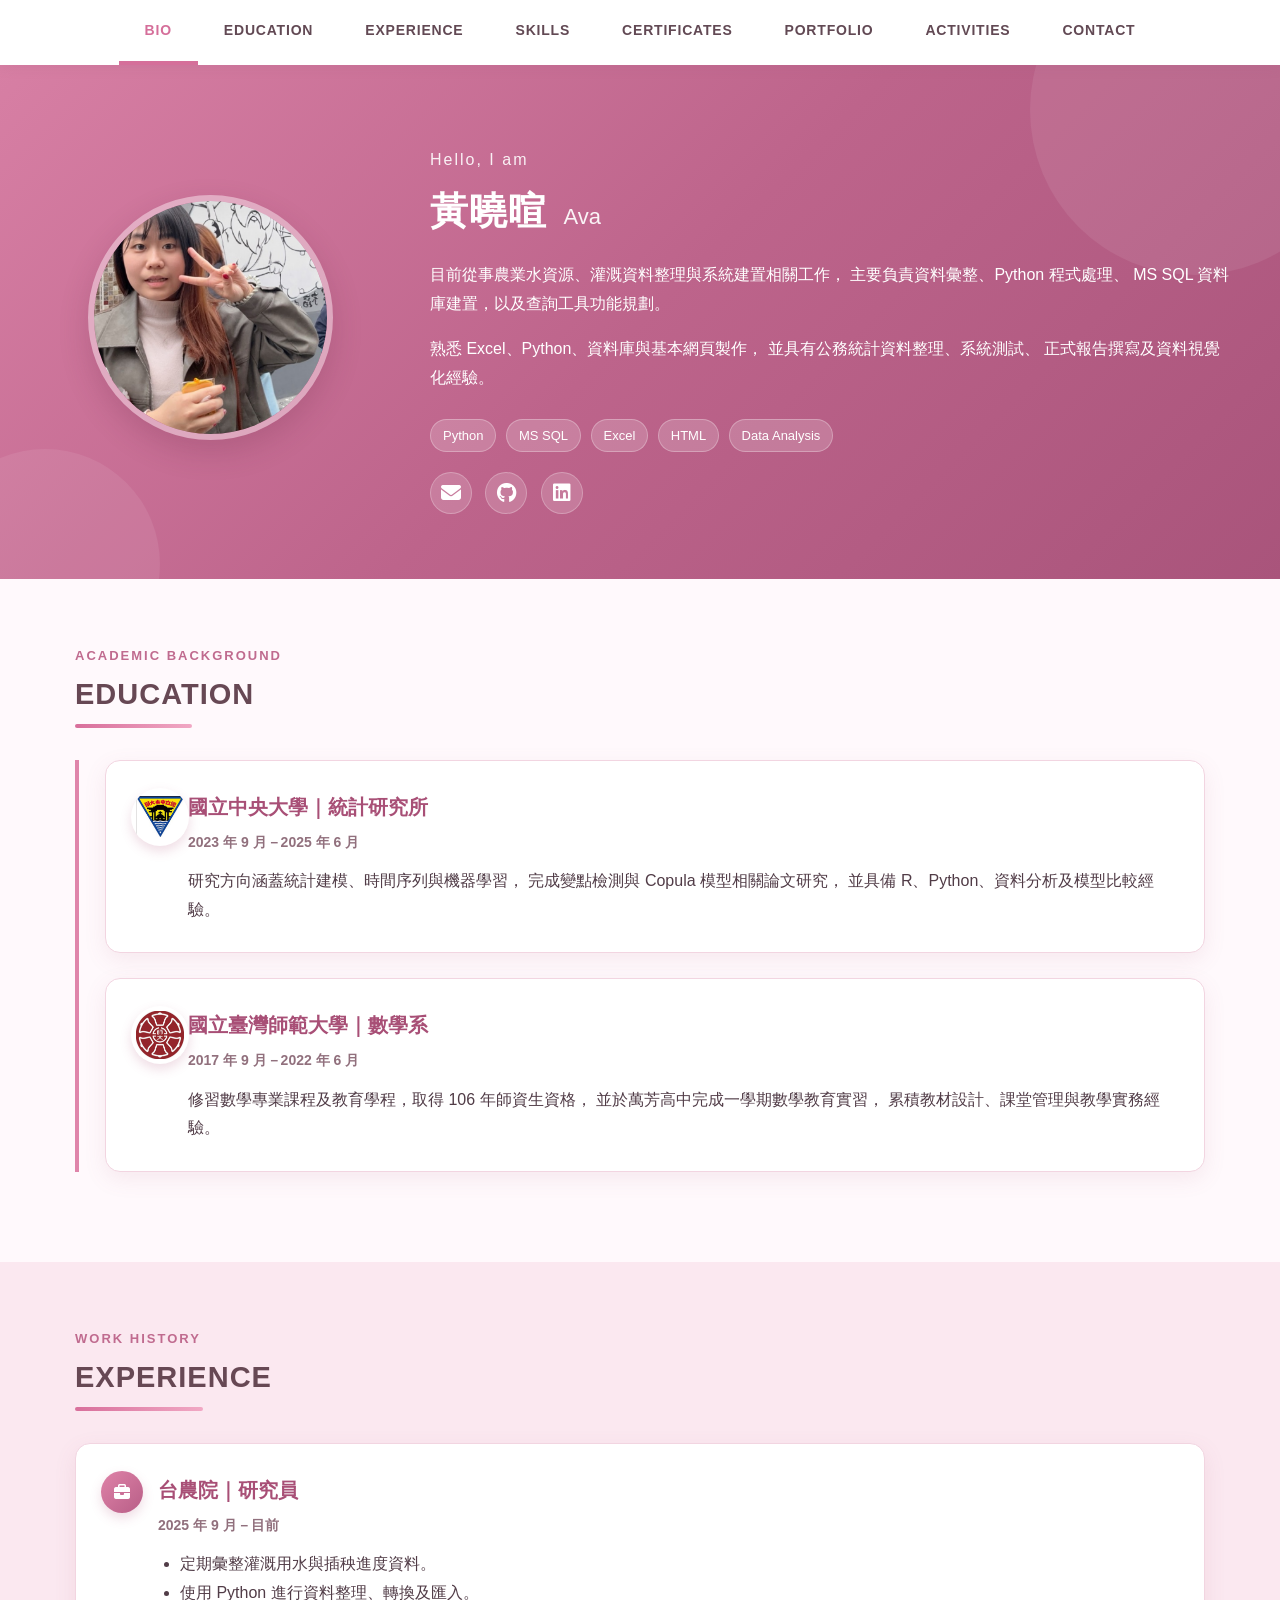
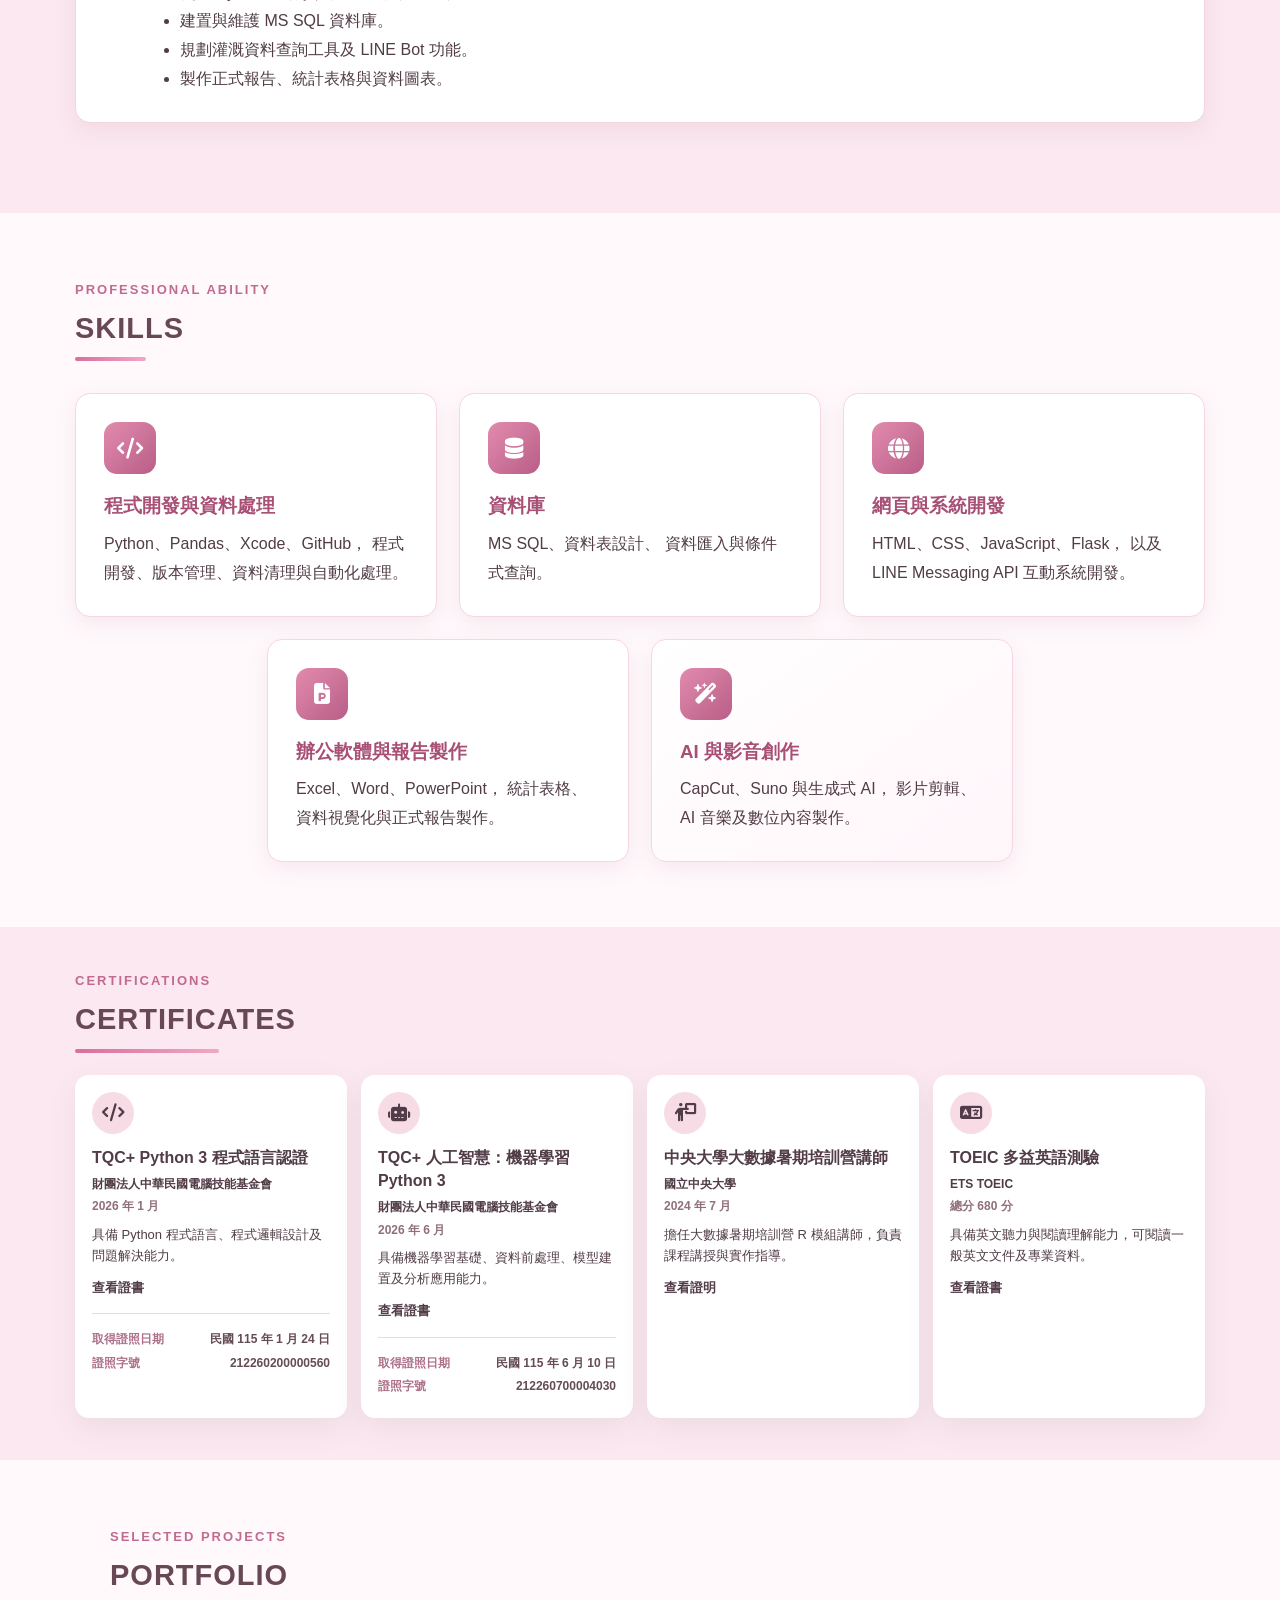
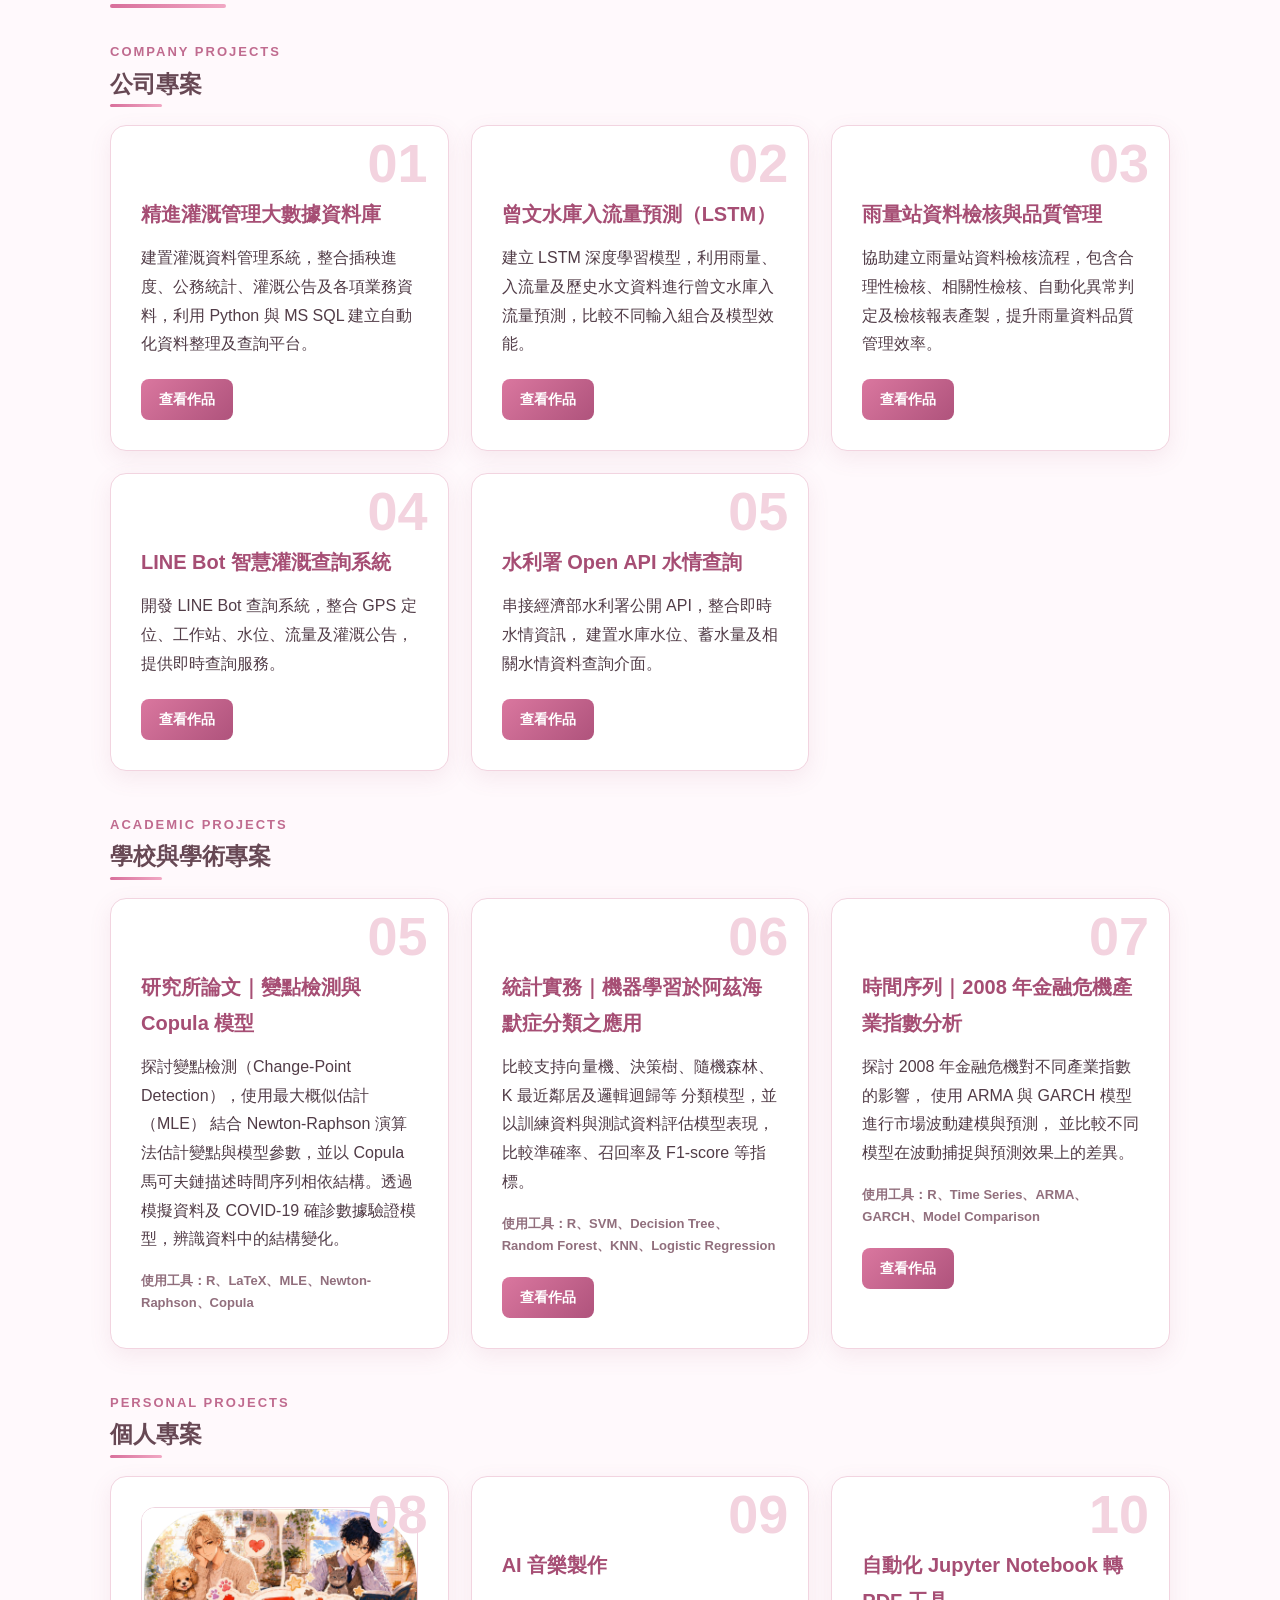
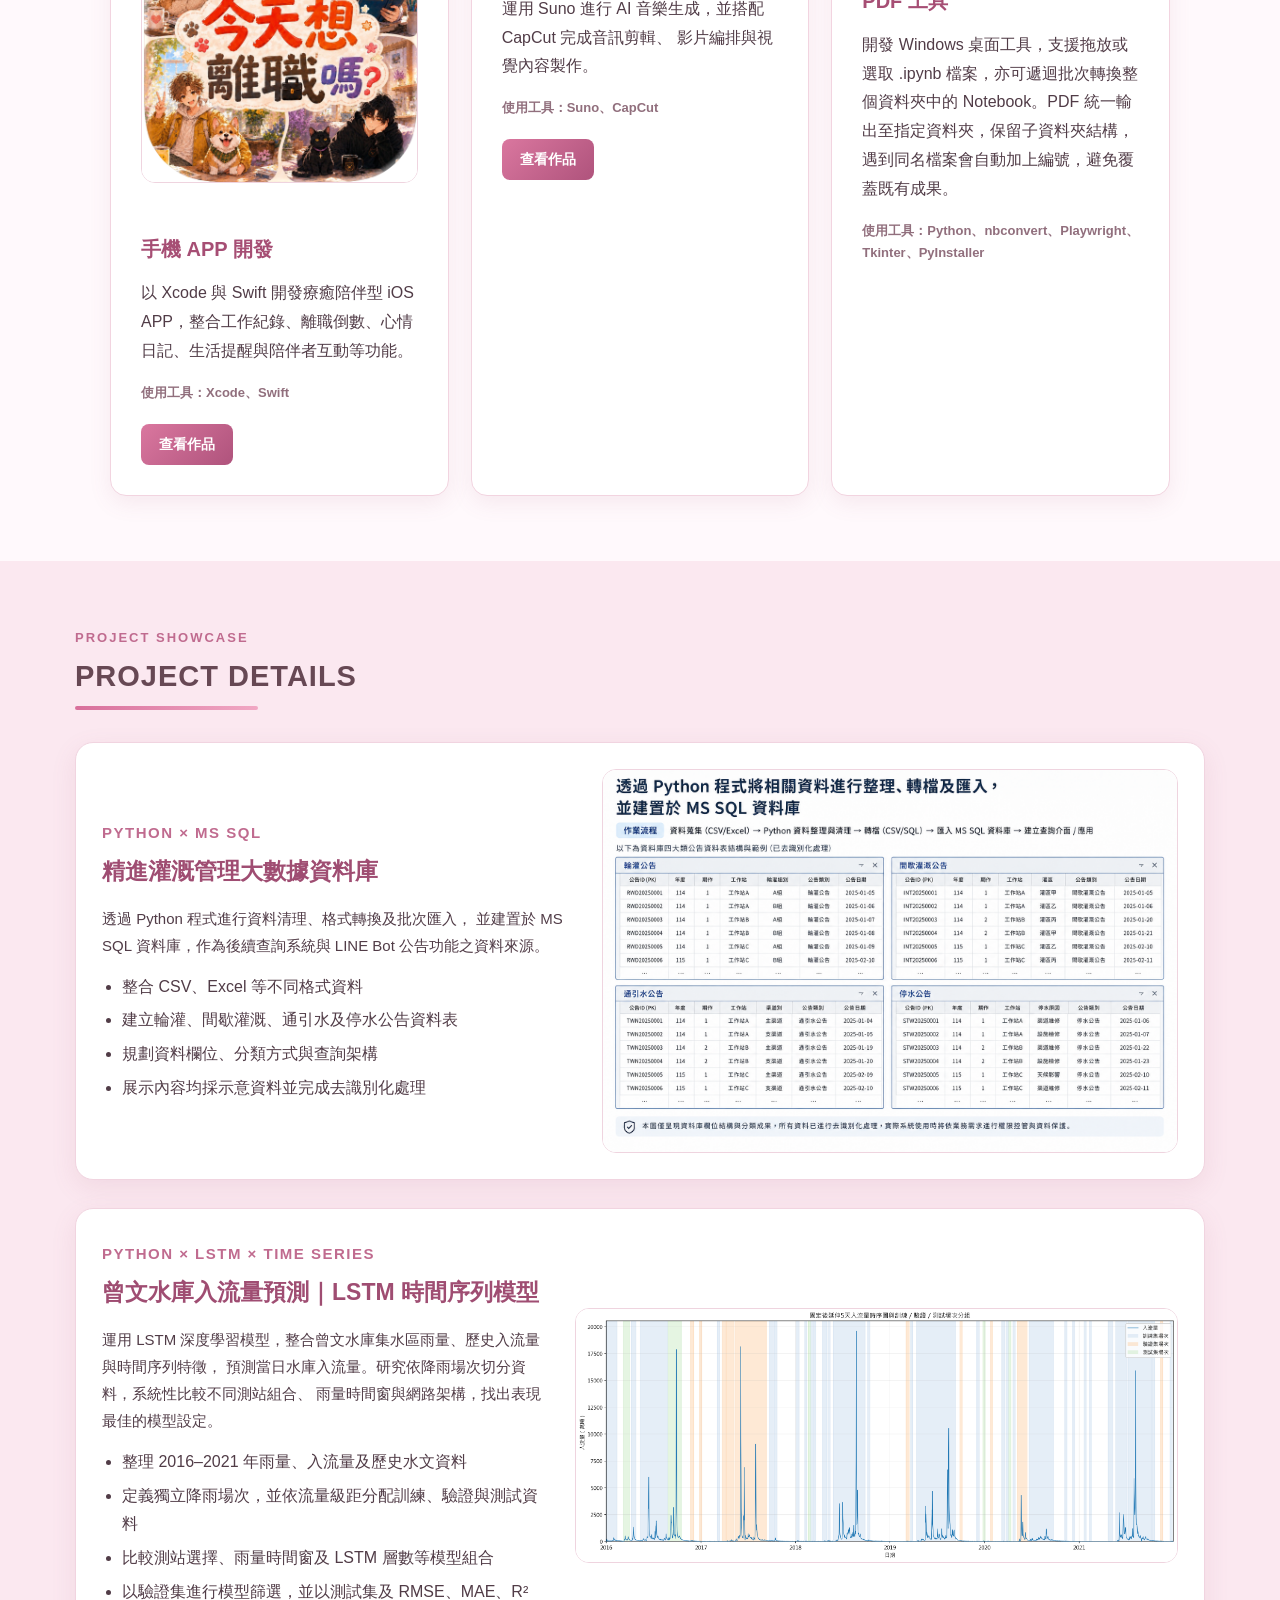
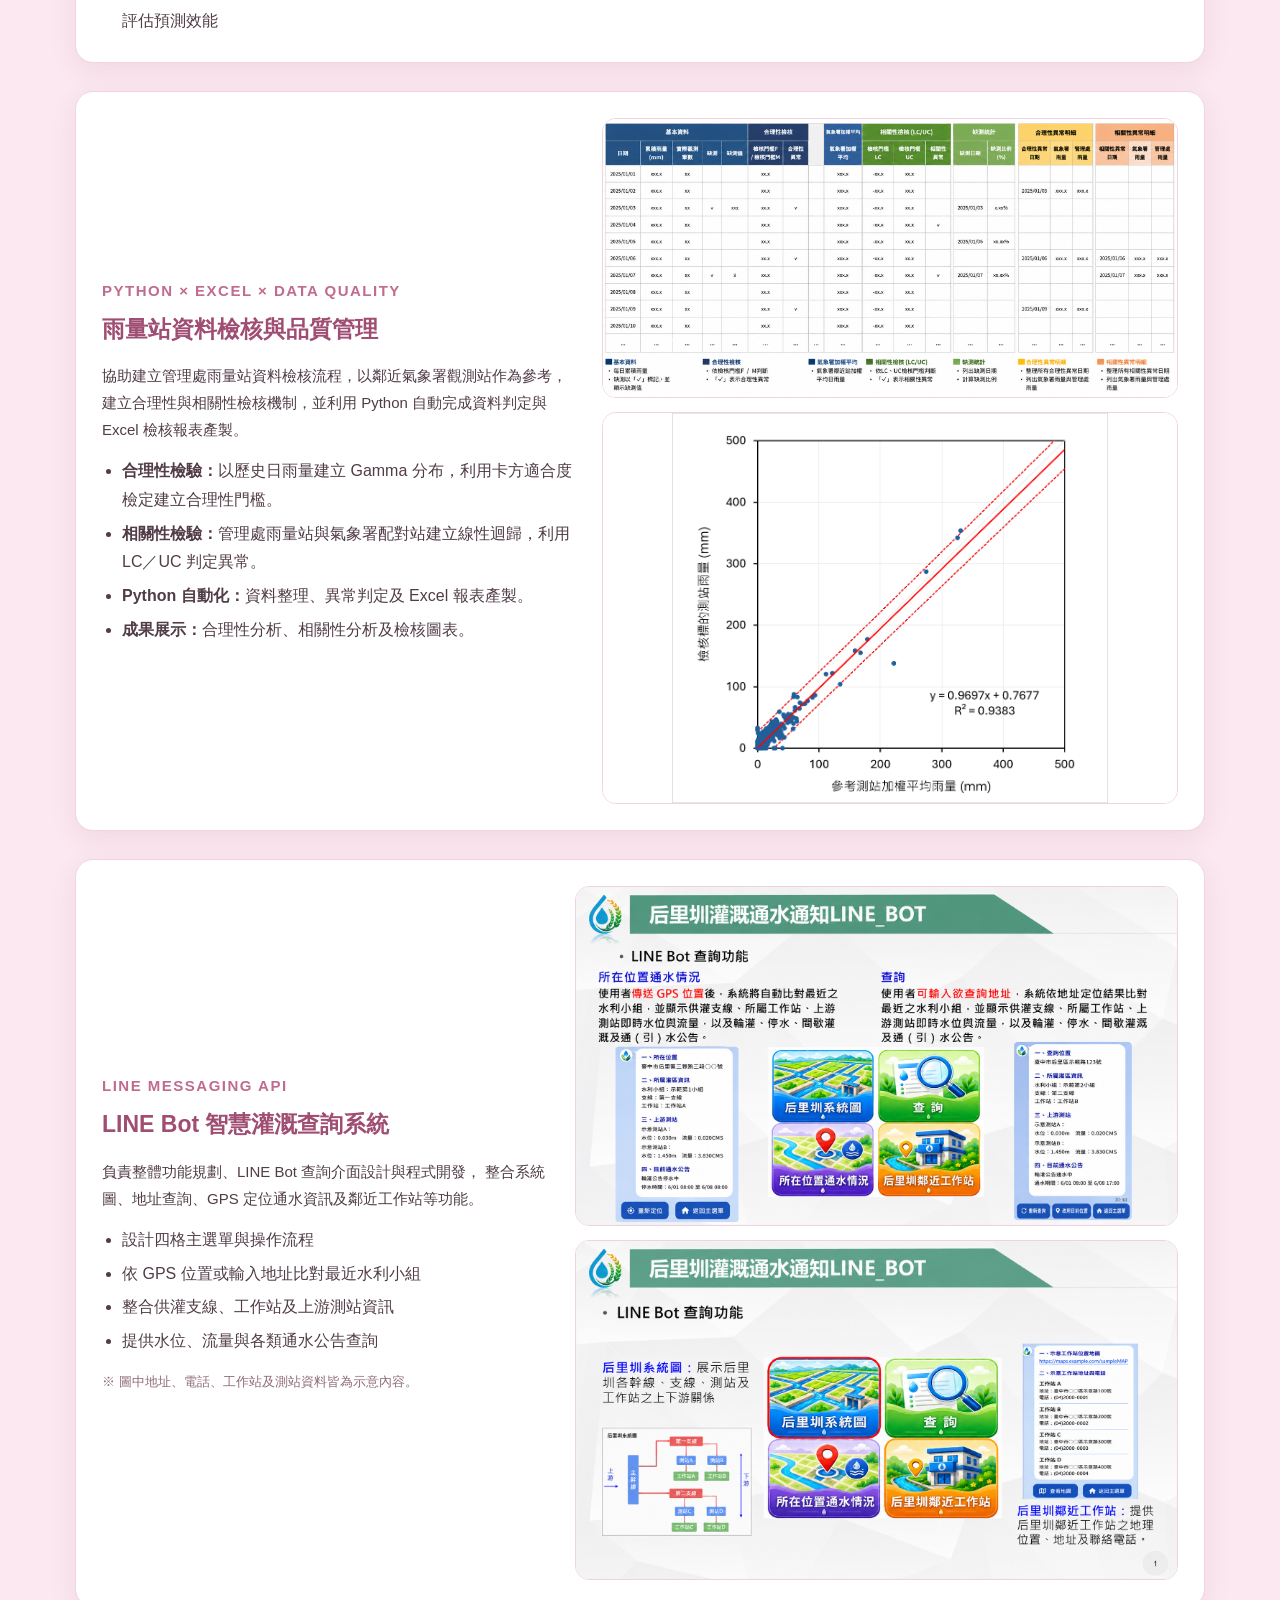
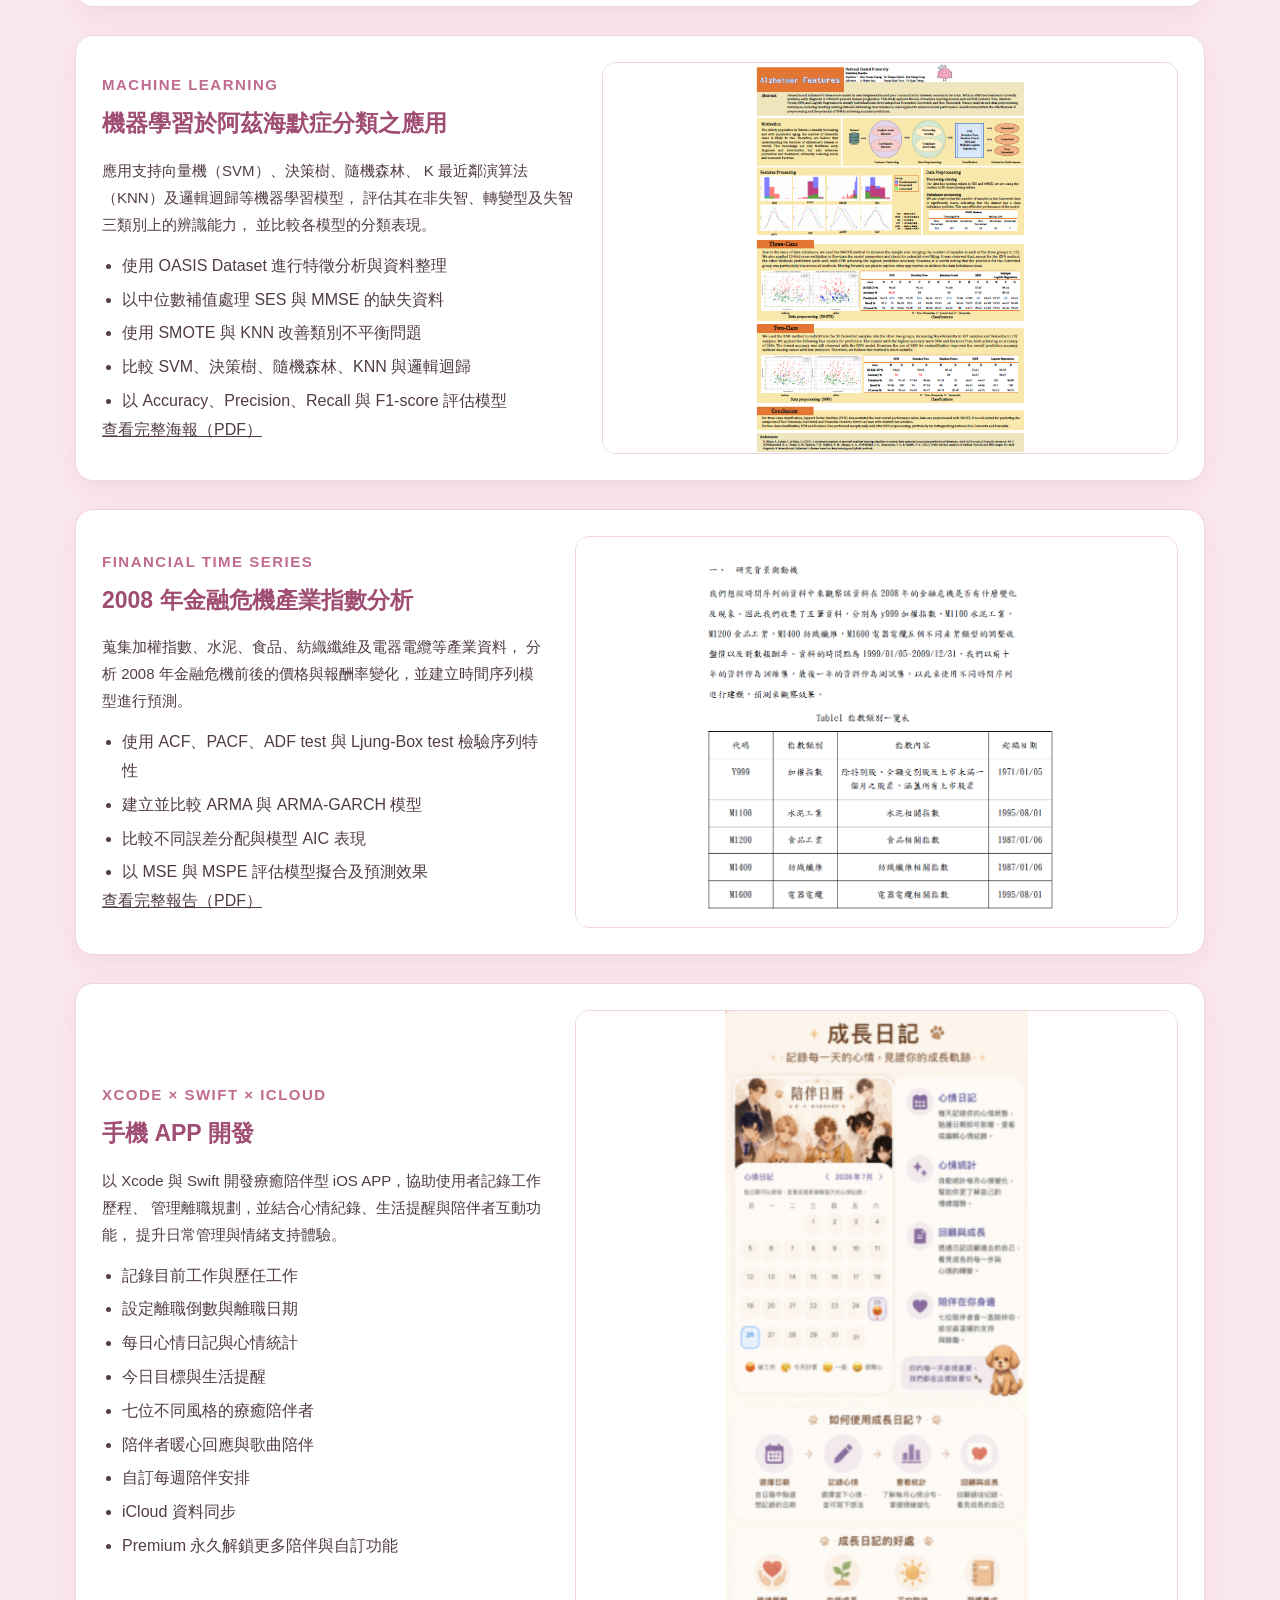
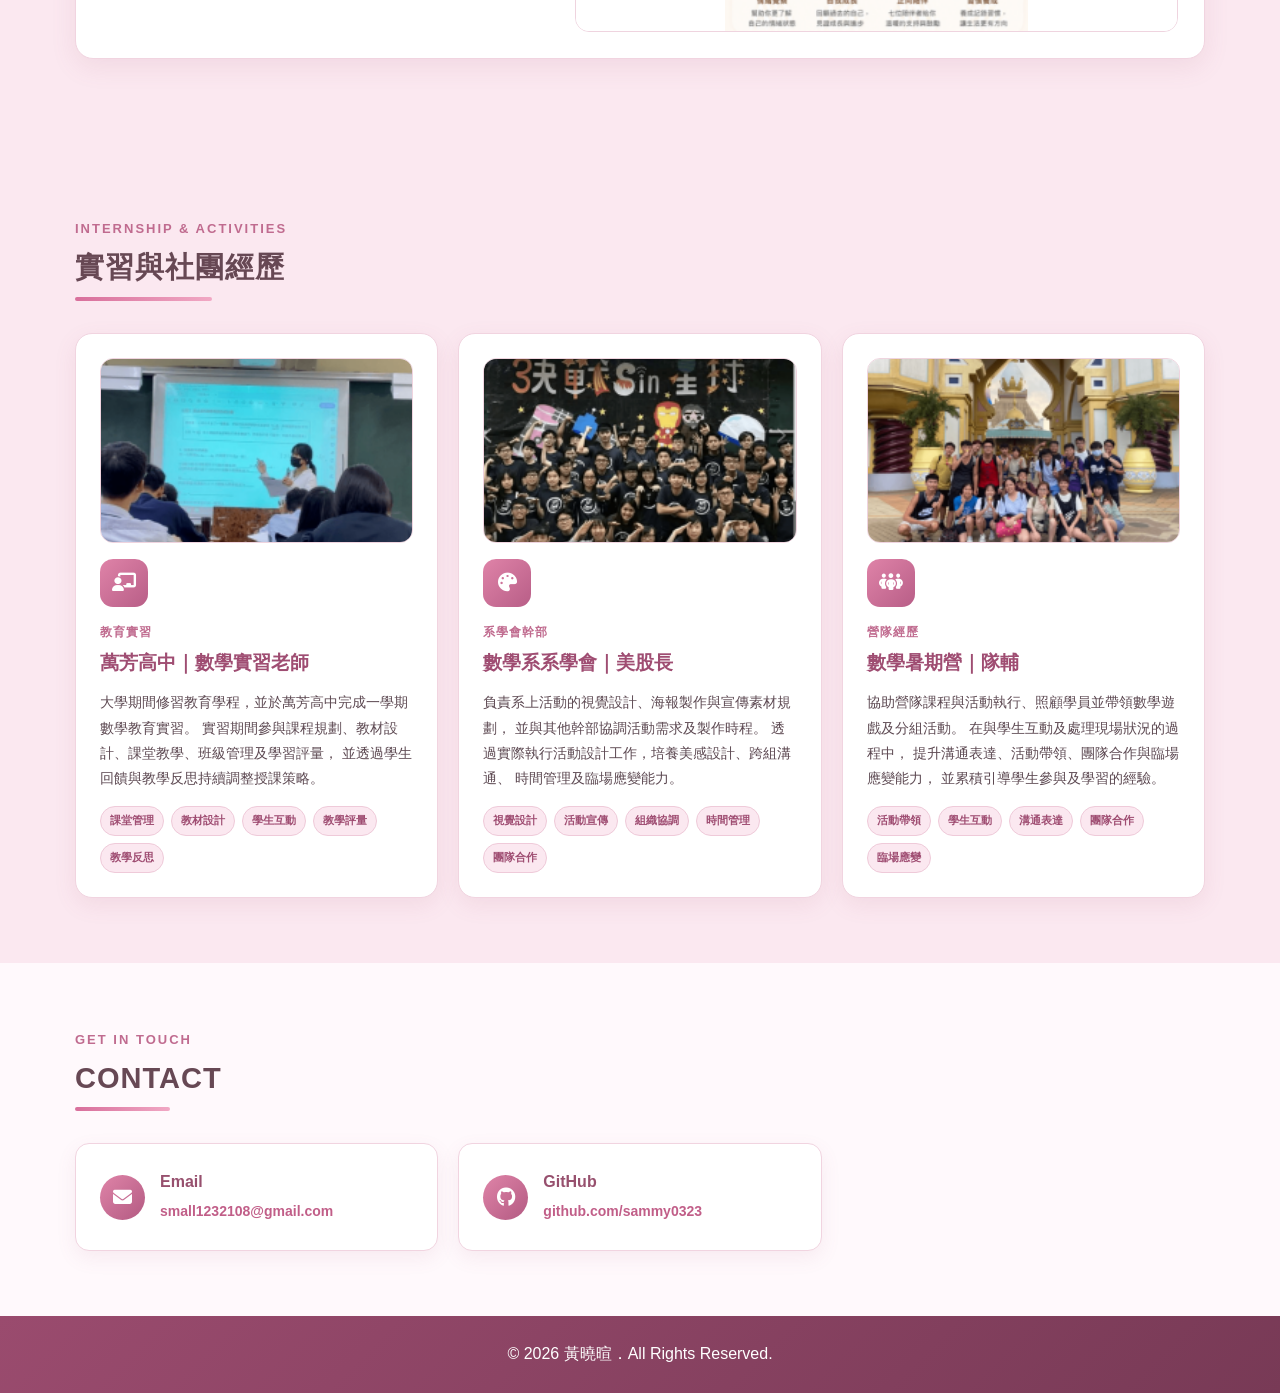
==== commit 77e29be2: "Keep Notebook PDF project card in portfolio grid" ====
--- a/index.html
+++ b/index.html
@@ -580,7 +580,6 @@
                             查看作品
                         </a>
 </article>
-</div>
 
 <article class="project-card">
 <div class="project-number">
@@ -596,6 +595,7 @@
                             使用工具：Python、nbconvert、Playwright、Tkinter、PyInstaller
                         </p>
 </article>
+</div>
 </div>
 </section>
 <!-- 專案成果展示 -->
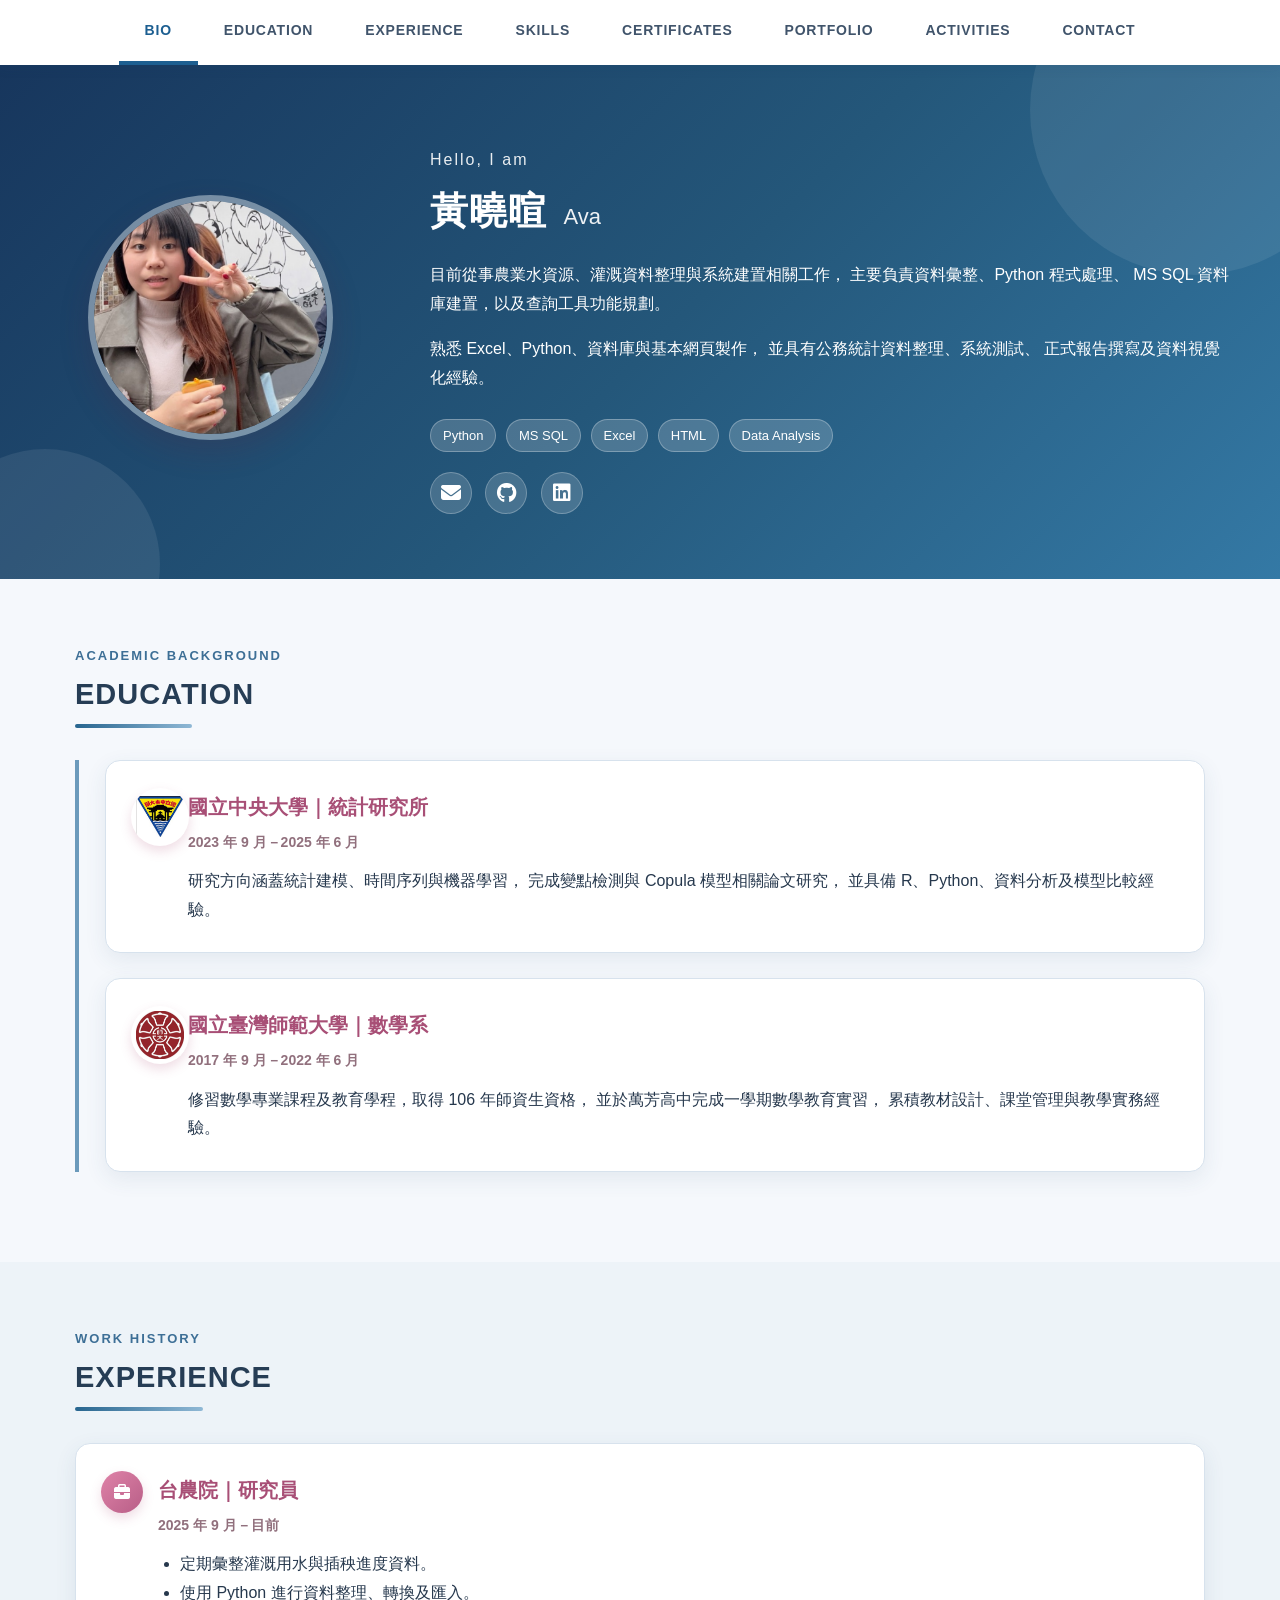
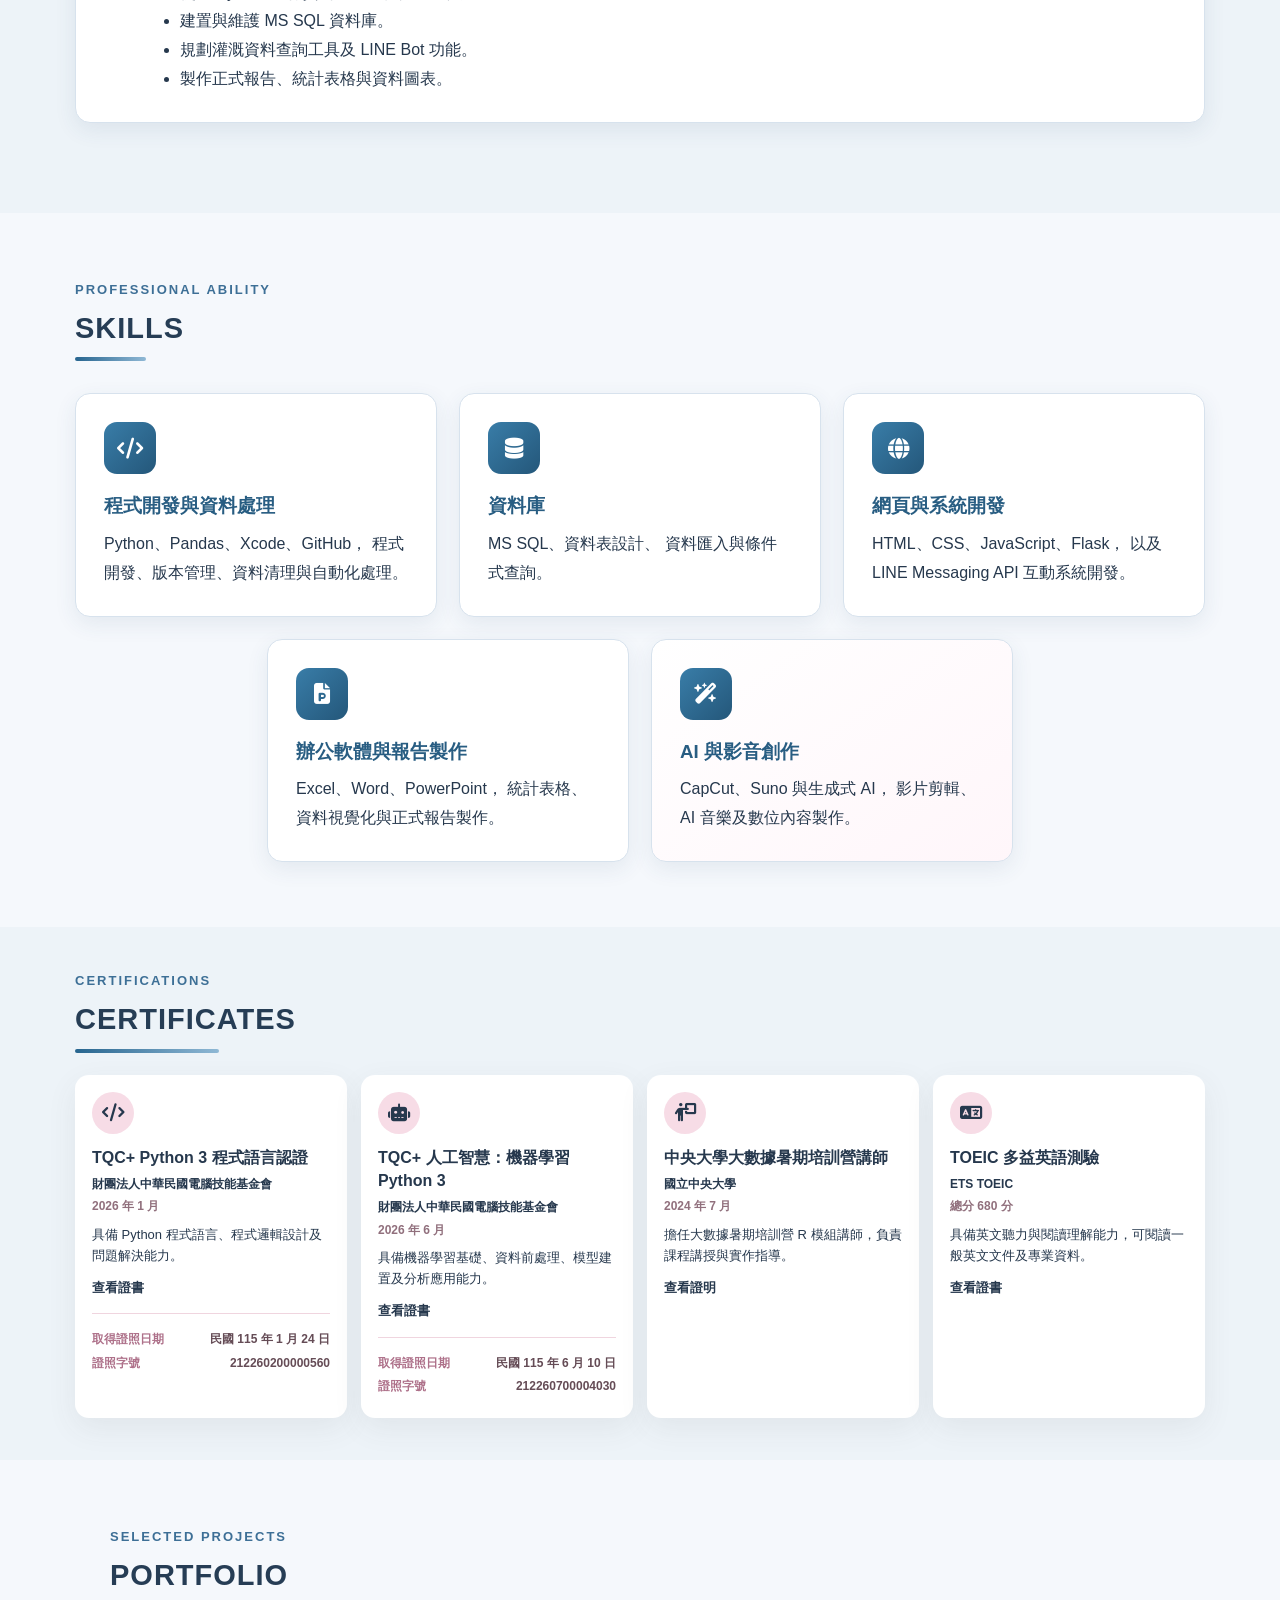
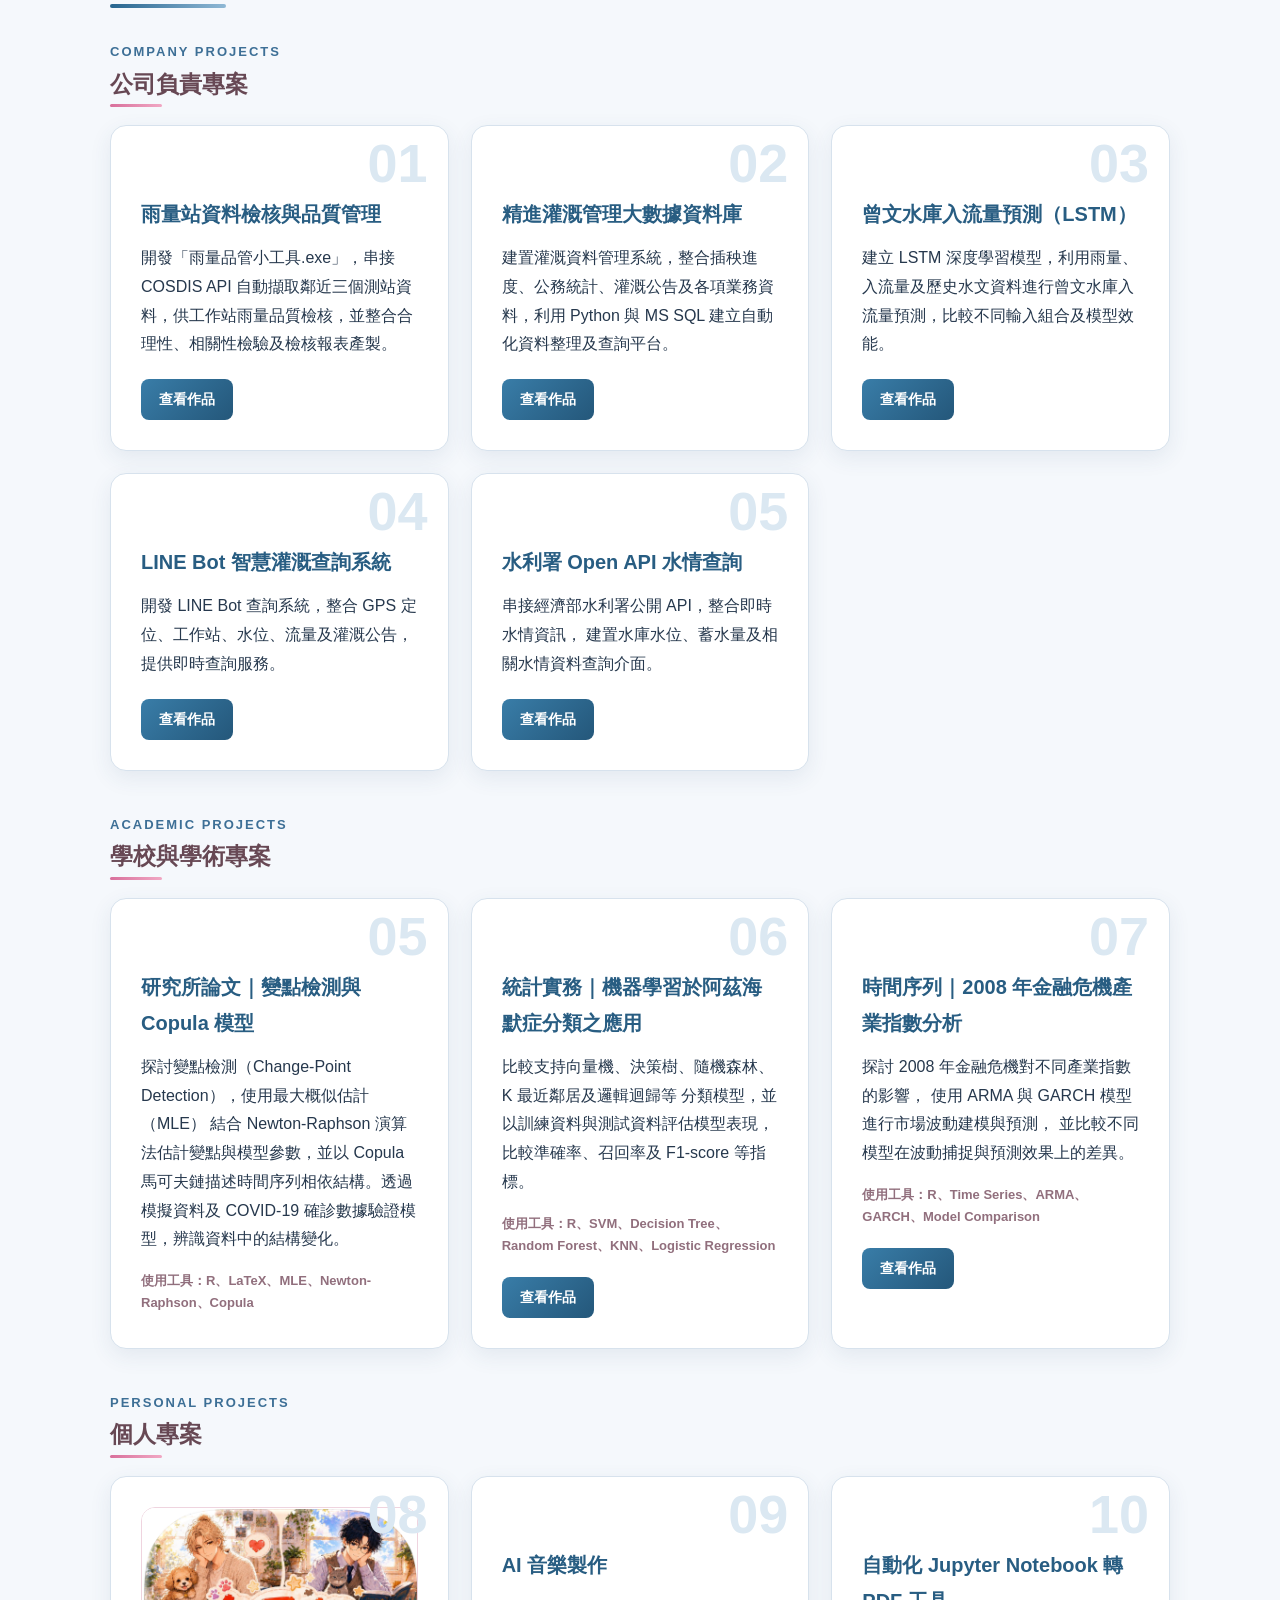
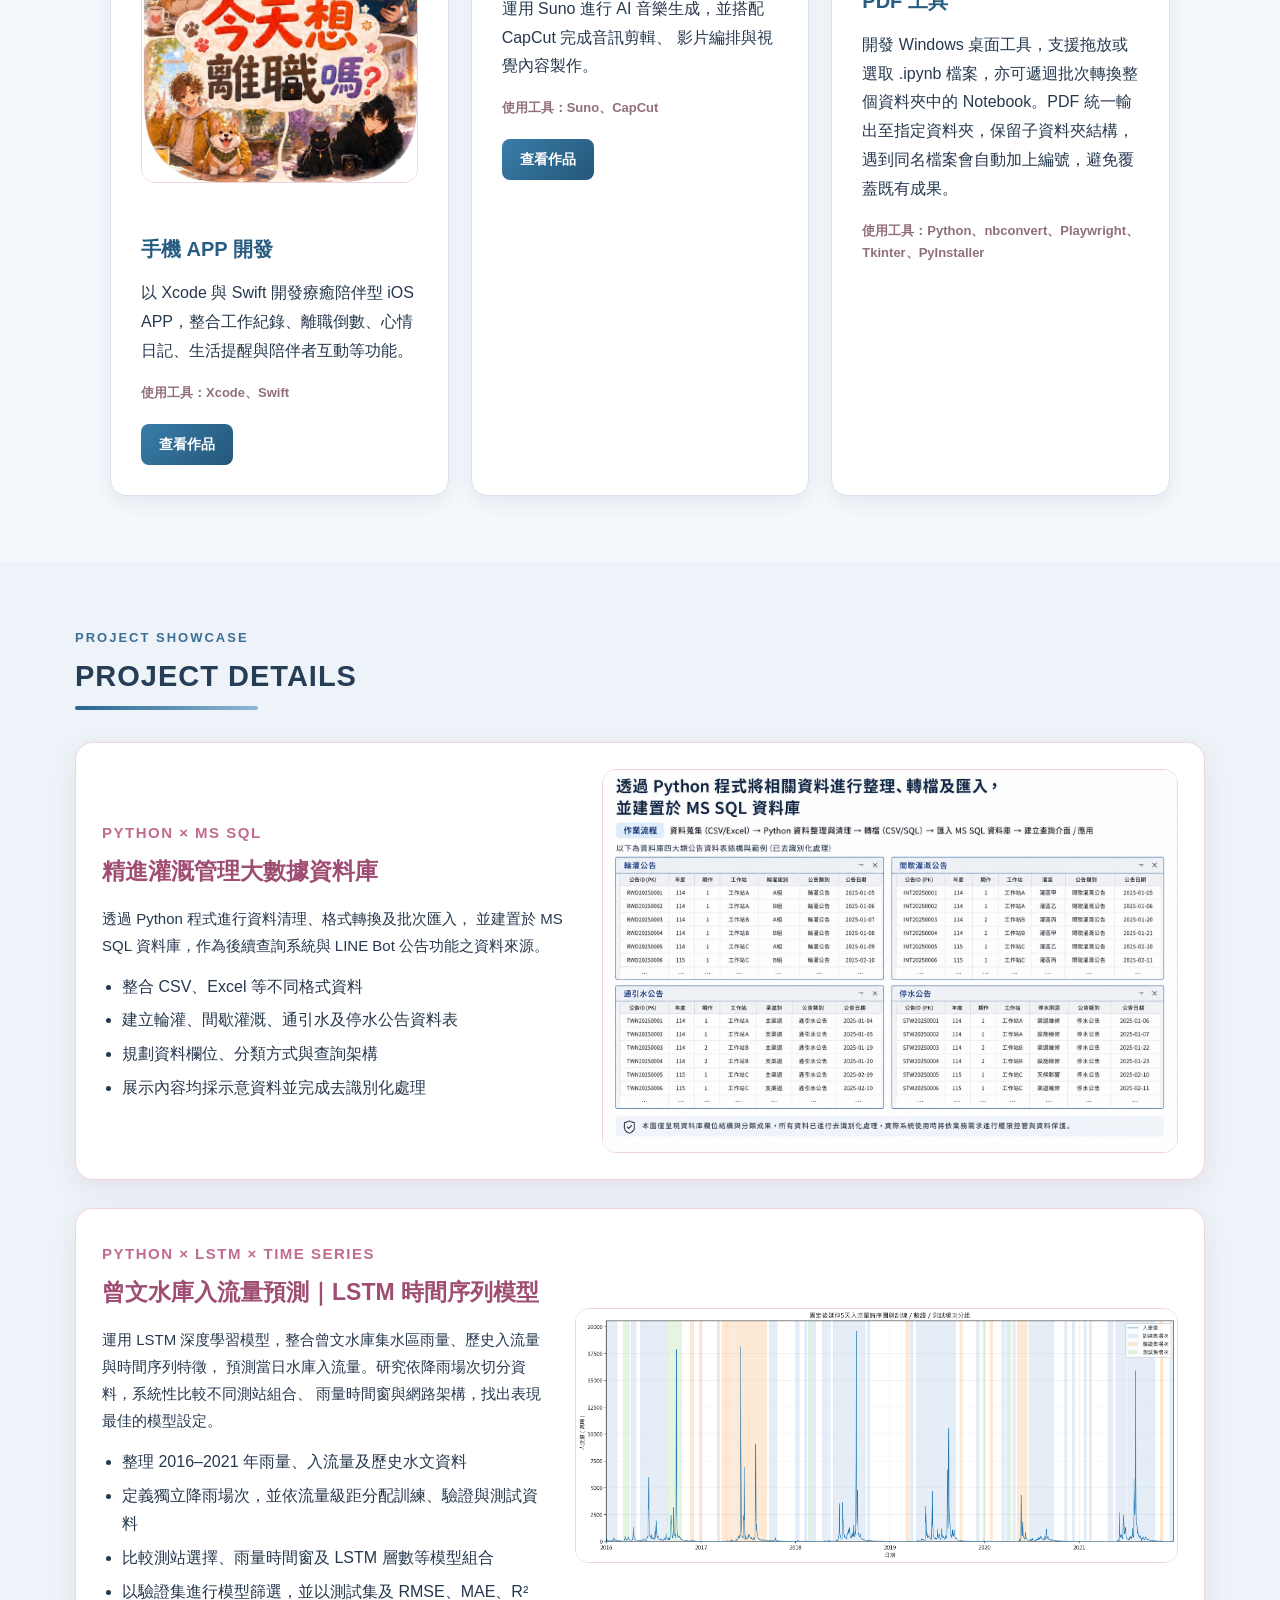
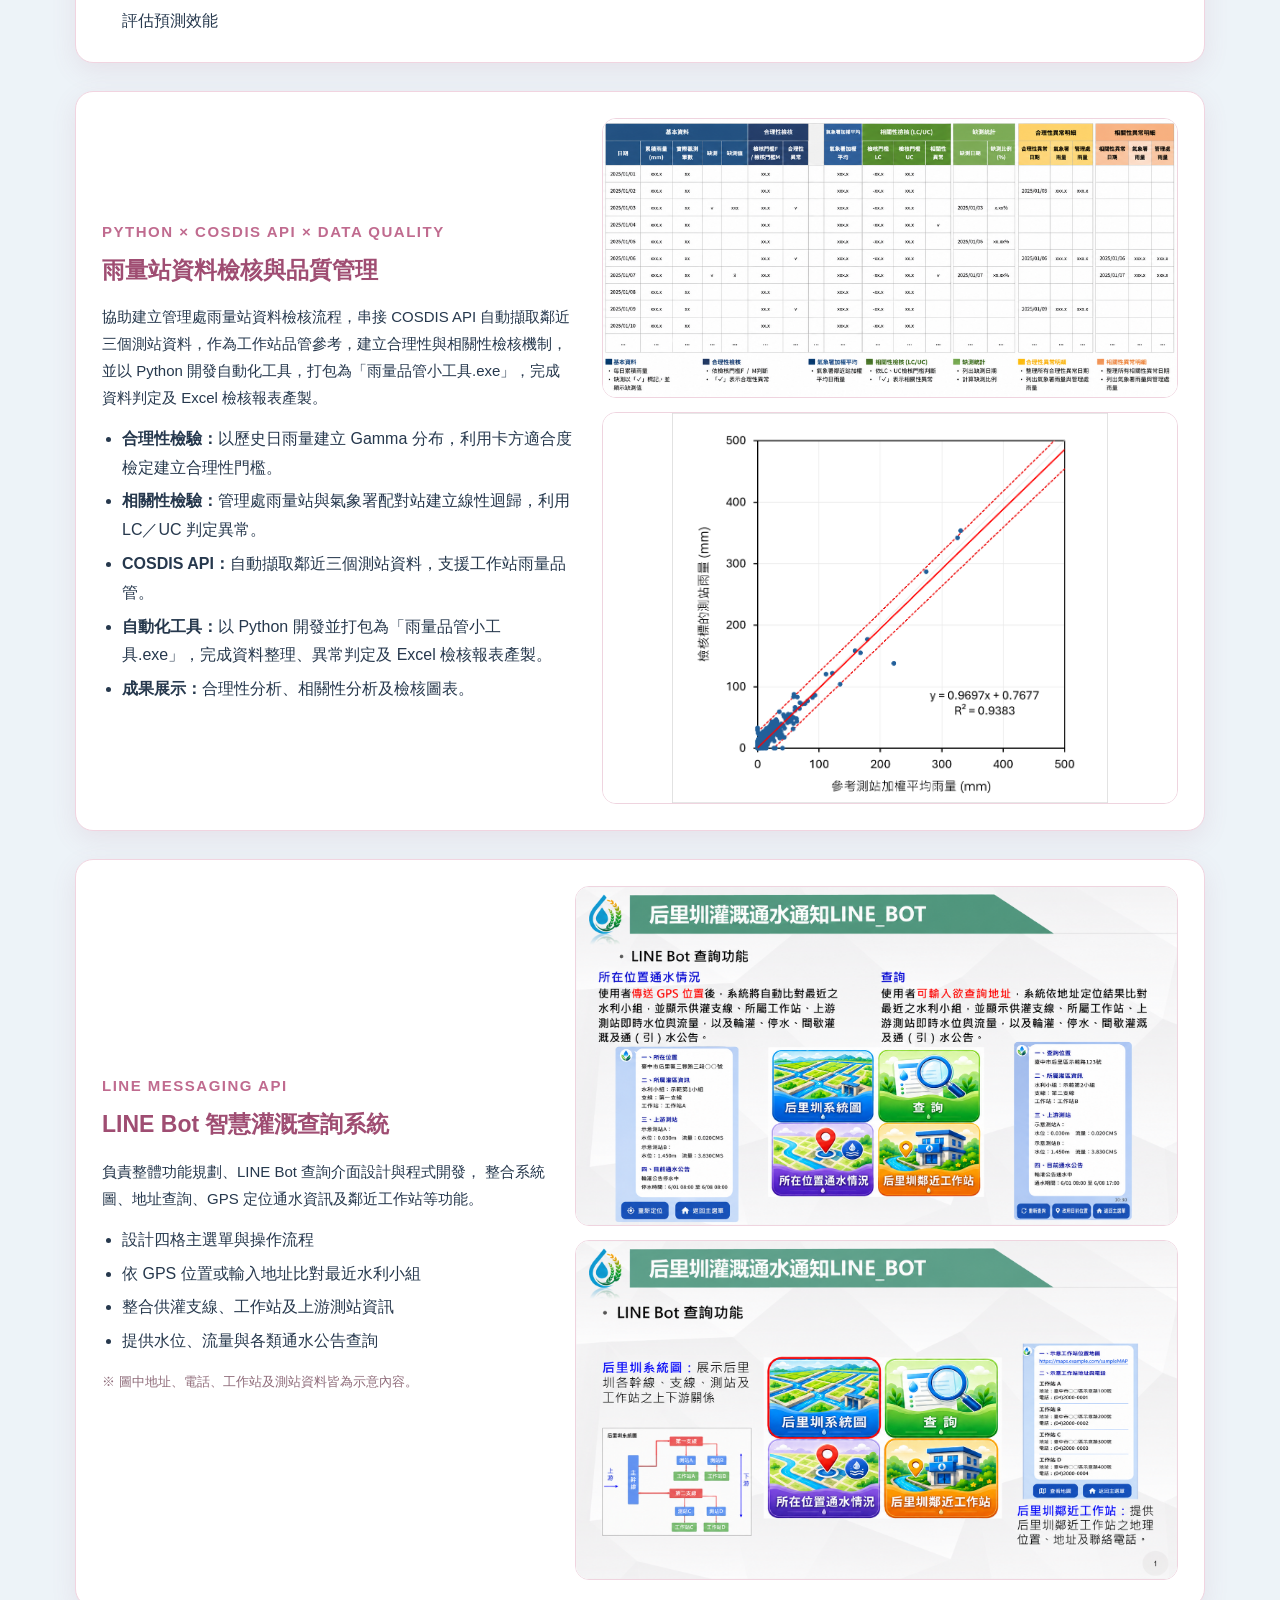
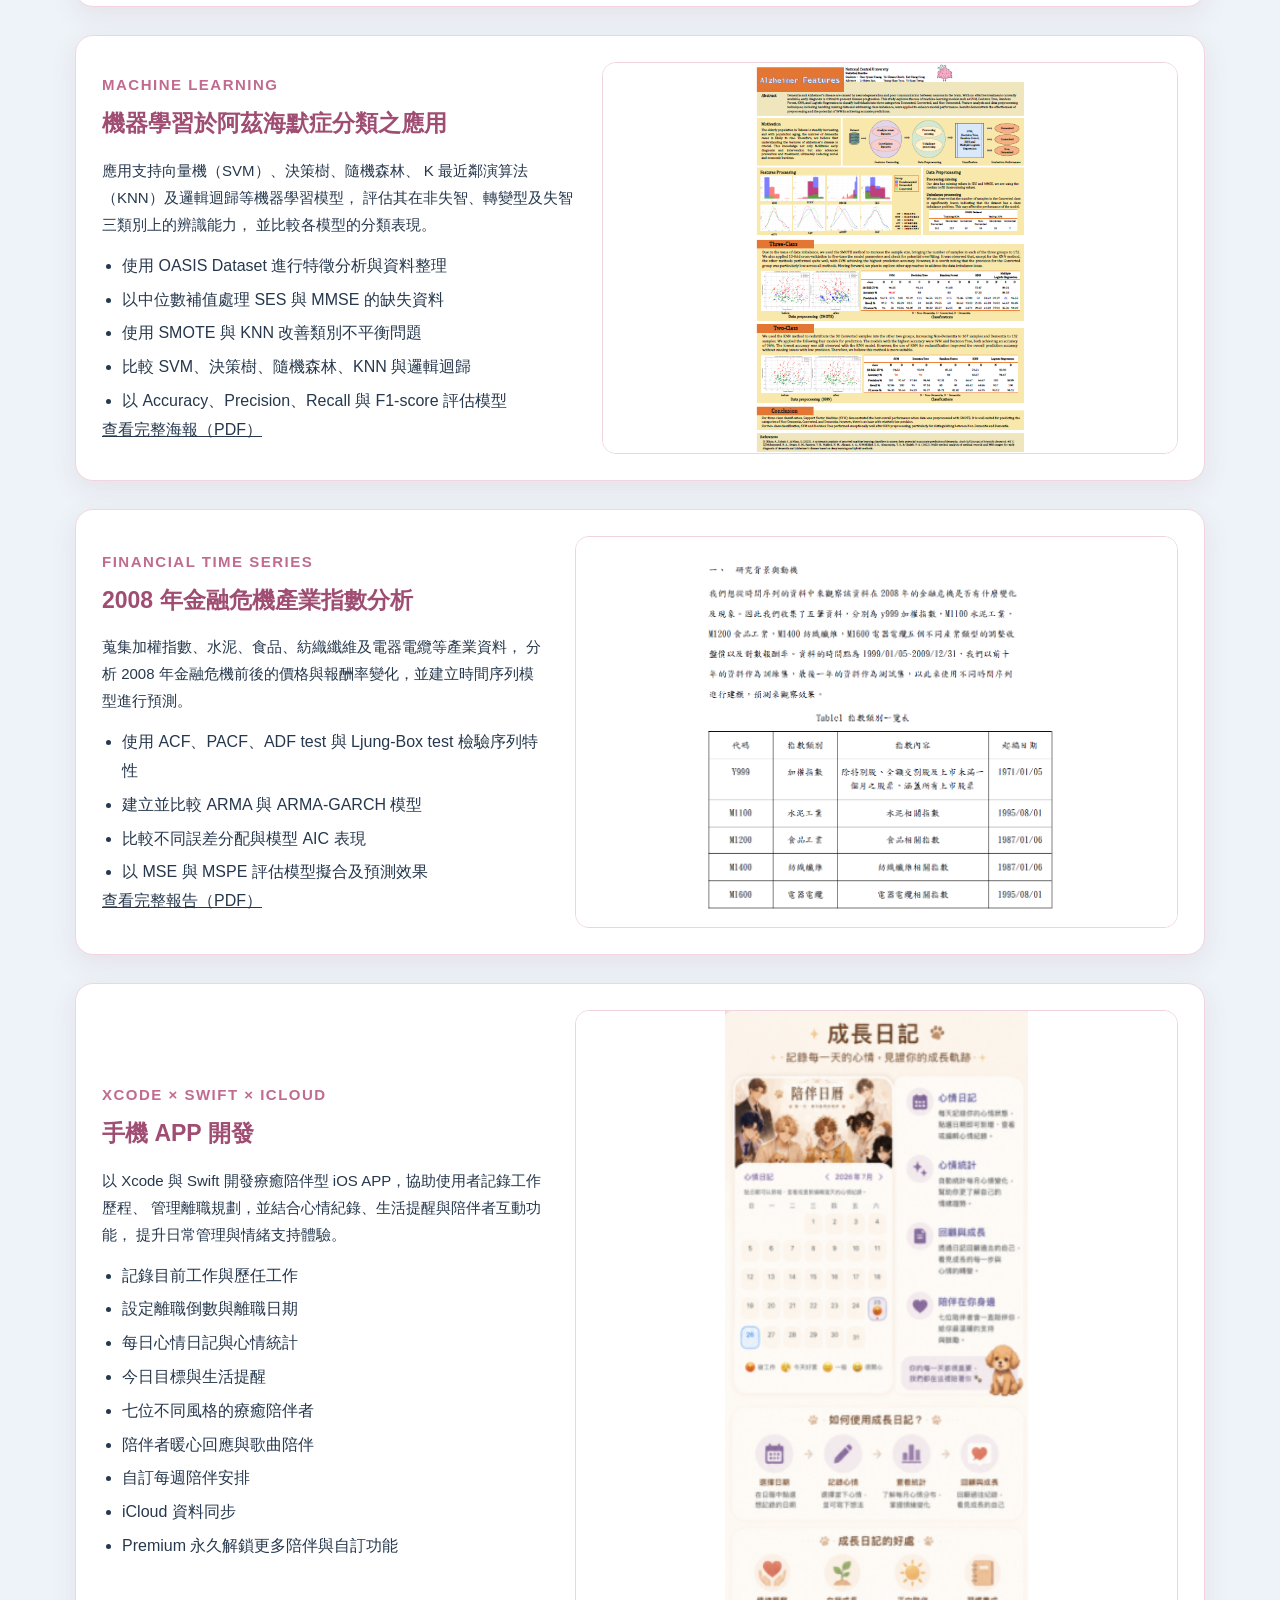
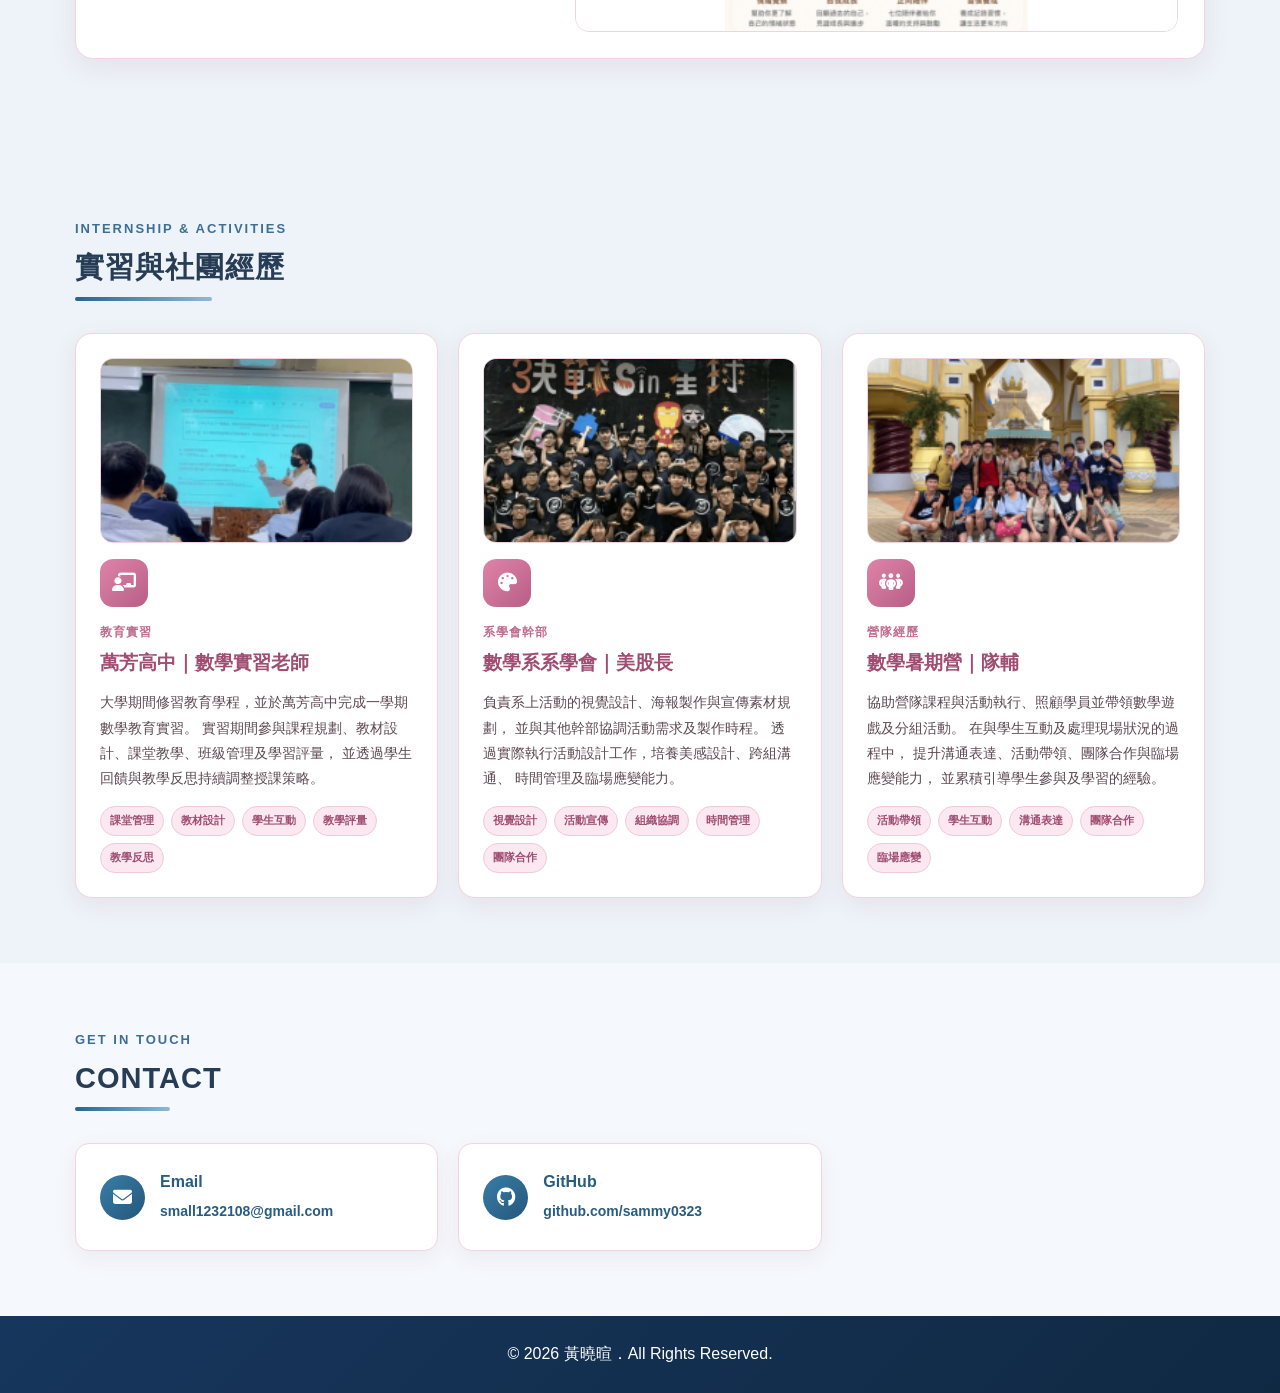
==== commit cb4802c0: "Revise project details and numbering in portfolio Updated project descriptions and numbers in the po" ====
--- a/index.html
+++ b/index.html
@@ -401,18 +401,18 @@
                         PORTFOLIO
                     </h2>
 </div>
-<!-- 公司專案 -->
+<!-- 公司負責專案 -->
 <div class="portfolio-subheading">
 <p class="section-small-title">
                         Company Projects
                     </p>
 <h3>
-                        公司專案
+                        公司負責專案
                     </h3>
 </div>
 <div class="portfolio-grid">
 <article class="project-card">
-<div class="project-number">01</div>
+<div class="project-number">02</div>
 <h3>
                             精進灌溉管理大數據資料庫
                         </h3>
@@ -424,7 +424,7 @@
                         </a>
 </article>
 <article class="project-card">
-<div class="project-number">02</div>
+<div class="project-number">03</div>
 <h3>
                             曾文水庫入流量預測（LSTM）
                         </h3>
@@ -435,13 +435,13 @@
                             查看作品
                         </a>
 </article>
-<article class="project-card">
-<div class="project-number">03</div>
+<article class="project-card" style="order: -1;">
+<div class="project-number">01</div>
 <h3>
                             雨量站資料檢核與品質管理
                         </h3>
 <p>
-                            協助建立雨量站資料檢核流程，包含合理性檢核、相關性檢核、自動化異常判定及檢核報表產製，提升雨量資料品質管理效率。
+                            開發「雨量品管小工具.exe」，串接 COSDIS API 自動擷取鄰近三個測站資料，供工作站雨量品質檢核，並整合合理性、相關性檢驗及檢核報表產製。
                         </p>
 <a href="#rainfall-qc-project">
                             查看作品
@@ -676,13 +676,13 @@
 <article class="project-detail-card" id="rainfall-qc-project">
     <div class="project-detail-text">
         <p class="project-detail-label">
-            PYTHON × EXCEL × DATA QUALITY
+            PYTHON × COSDIS API × DATA QUALITY
         </p>
 <h3>
                             雨量站資料檢核與品質管理
                         </h3>
-<p>協助建立管理處雨量站資料檢核流程，以鄰近氣象署觀測站作為參考，建立合理性與相關性檢核機制，並利用 Python 自動完成資料判定與 Excel 檢核報表產製。</p>
-<ul><li><strong>合理性檢驗：</strong>以歷史日雨量建立 Gamma 分布，利用卡方適合度檢定建立合理性門檻。</li><li><strong>相關性檢驗：</strong>管理處雨量站與氣象署配對站建立線性迴歸，利用 LC／UC 判定異常。</li><li><strong>Python 自動化：</strong>資料整理、異常判定及 Excel 報表產製。</li><li><strong>成果展示：</strong>合理性分析、相關性分析及檢核圖表。</li></ul></div>
+<p>協助建立管理處雨量站資料檢核流程，串接 COSDIS API 自動擷取鄰近三個測站資料，作為工作站品管參考，建立合理性與相關性檢核機制，並以 Python 開發自動化工具，打包為「雨量品管小工具.exe」，完成資料判定及 Excel 檢核報表產製。</p>
+<ul><li><strong>合理性檢驗：</strong>以歷史日雨量建立 Gamma 分布，利用卡方適合度檢定建立合理性門檻。</li><li><strong>相關性檢驗：</strong>管理處雨量站與氣象署配對站建立線性迴歸，利用 LC／UC 判定異常。</li><li><strong>COSDIS API：</strong>自動擷取鄰近三個測站資料，支援工作站雨量品管。</li><li><strong>自動化工具：</strong>以 Python 開發並打包為「雨量品管小工具.exe」，完成資料整理、異常判定及 Excel 檢核報表產製。</li><li><strong>成果展示：</strong>合理性分析、相關性分析及檢核圖表。</li></ul></div>
 <div class="project-gallery"><button class="project-image-button" data-project-image="images/品管.png" type="button"><img alt="雨量站資料檢核報表" src="images/品管.png"/></button><button class="project-image-button" data-project-image="images/品管-2.png" type="button"><img alt="雨量站相關性分析" src="images/品管-2.png"/></button></div></article>
 <!-- LINE Bot 專案 -->
 <article class="project-detail-card project-detail-card-reverse" id="linebot-project">
--- a/style.css
+++ b/style.css
@@ -1707,3 +1707,26 @@
 .activity-image-button img {
     background: #ffffff;
 }
+
+
+/* Formal blue theme */
+body { color: #26384d; background: #f5f8fc; }
+header { box-shadow: 0 2px 12px rgba(31, 66, 104, 0.12); }
+.navbar a { color: #40546b; }
+.navbar a:hover, .navbar a.active { color: #1d5f91; border-bottom-color: #1d5f91; }
+.hero { background: linear-gradient(135deg, #17365d 0%, #24577a 52%, #3479a5 100%); }
+.section-pink { background: #edf3f8; }
+.section-small-title { color: #3d6f96; }
+.section-title { color: #263d55; }
+.section-title::after { background: linear-gradient(to right, #27658f, #8fb8d5); }
+.card, .skill-card, .project-card { border-color: #d7e2ed; box-shadow: 0 7px 22px rgba(40, 75, 110, 0.09); }
+.timeline { border-left-color: #6b9abb; }
+.skill-card:hover, .project-card:hover { box-shadow: 0 12px 28px rgba(40, 75, 110, 0.15); }
+.skill-icon { background: linear-gradient(135deg, #397da8, #24577a); }
+.skill-card h3, .project-card h3 { color: #285d82; }
+.project-number { color: #dbe8f2; }
+.project-card a { background: linear-gradient(135deg, #397da8, #24577a); }
+.project-card a:hover { box-shadow: 0 6px 14px rgba(31, 75, 112, 0.24); }
+.contact-item > i { background: linear-gradient(135deg, #397da8, #24577a); }
+.contact-item h3, .contact-item a { color: #285d82; }
+footer { background: linear-gradient(135deg, #17365d, #102943); }
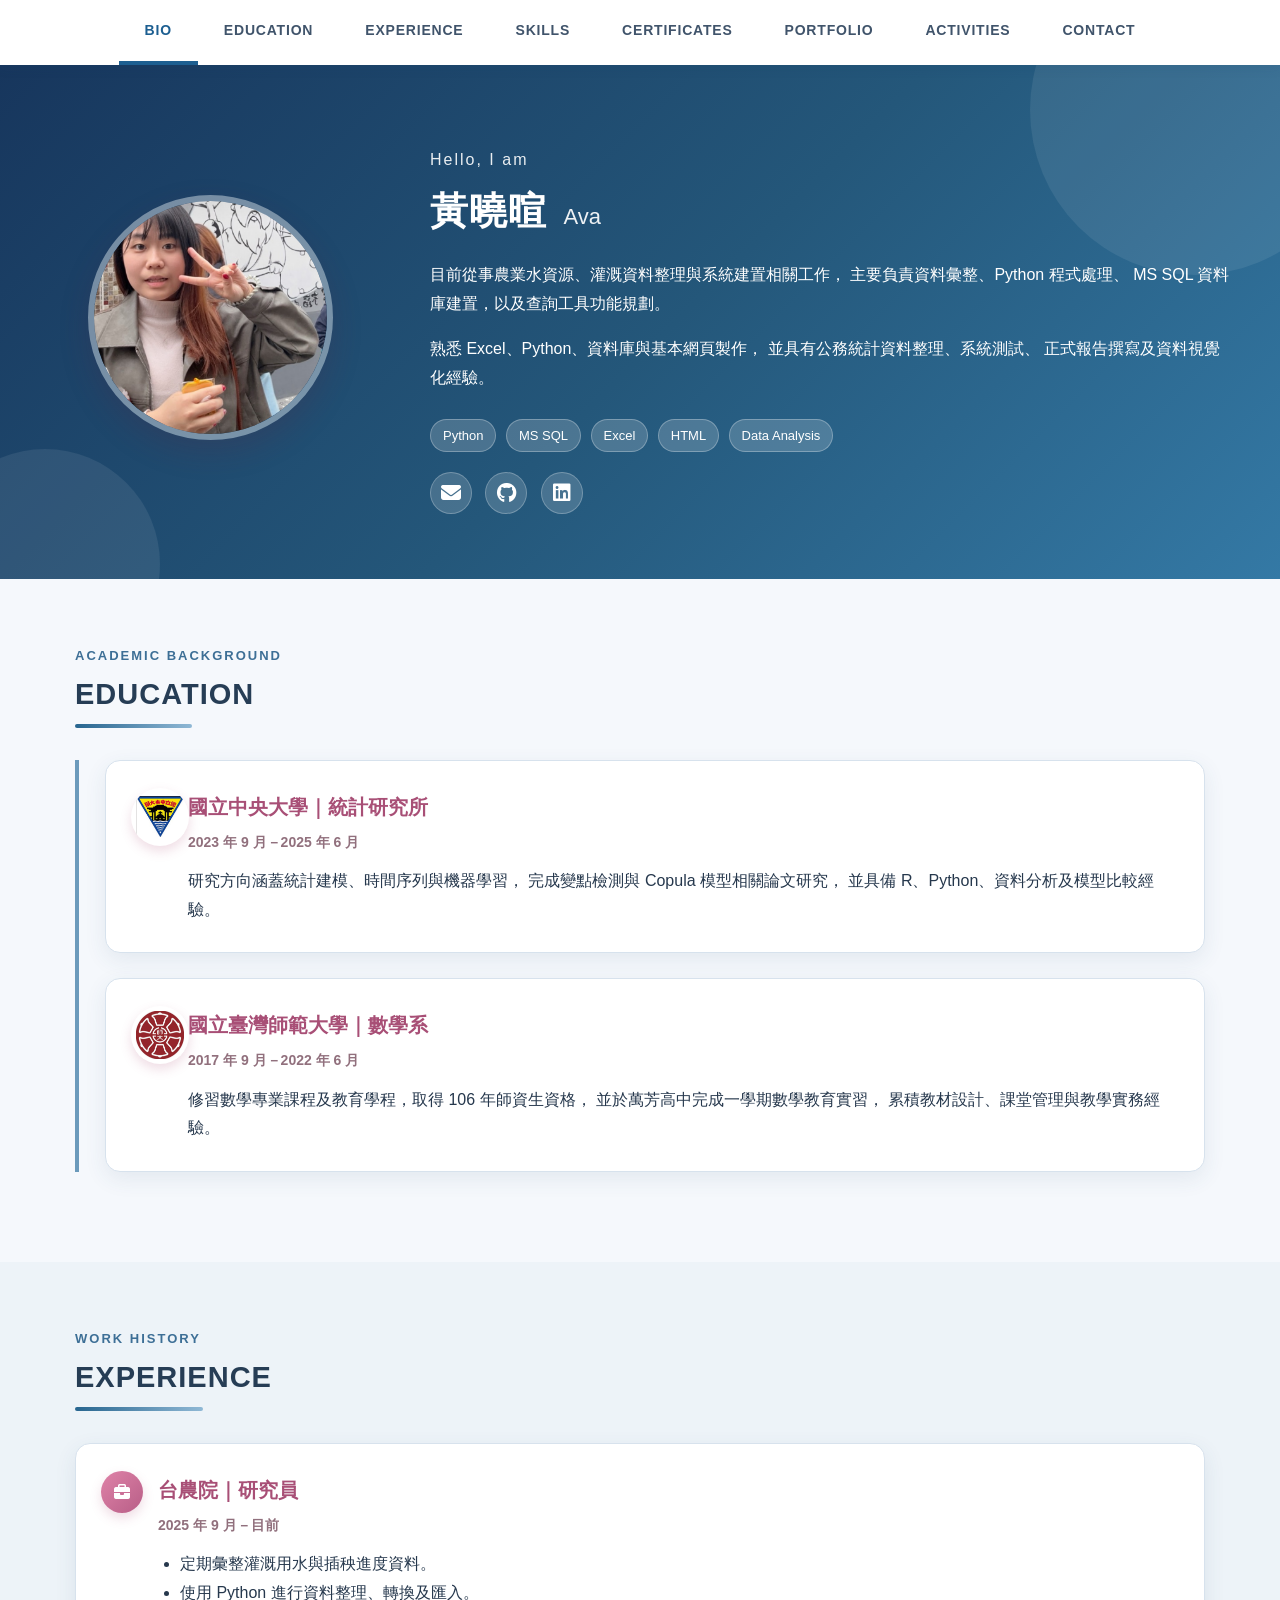
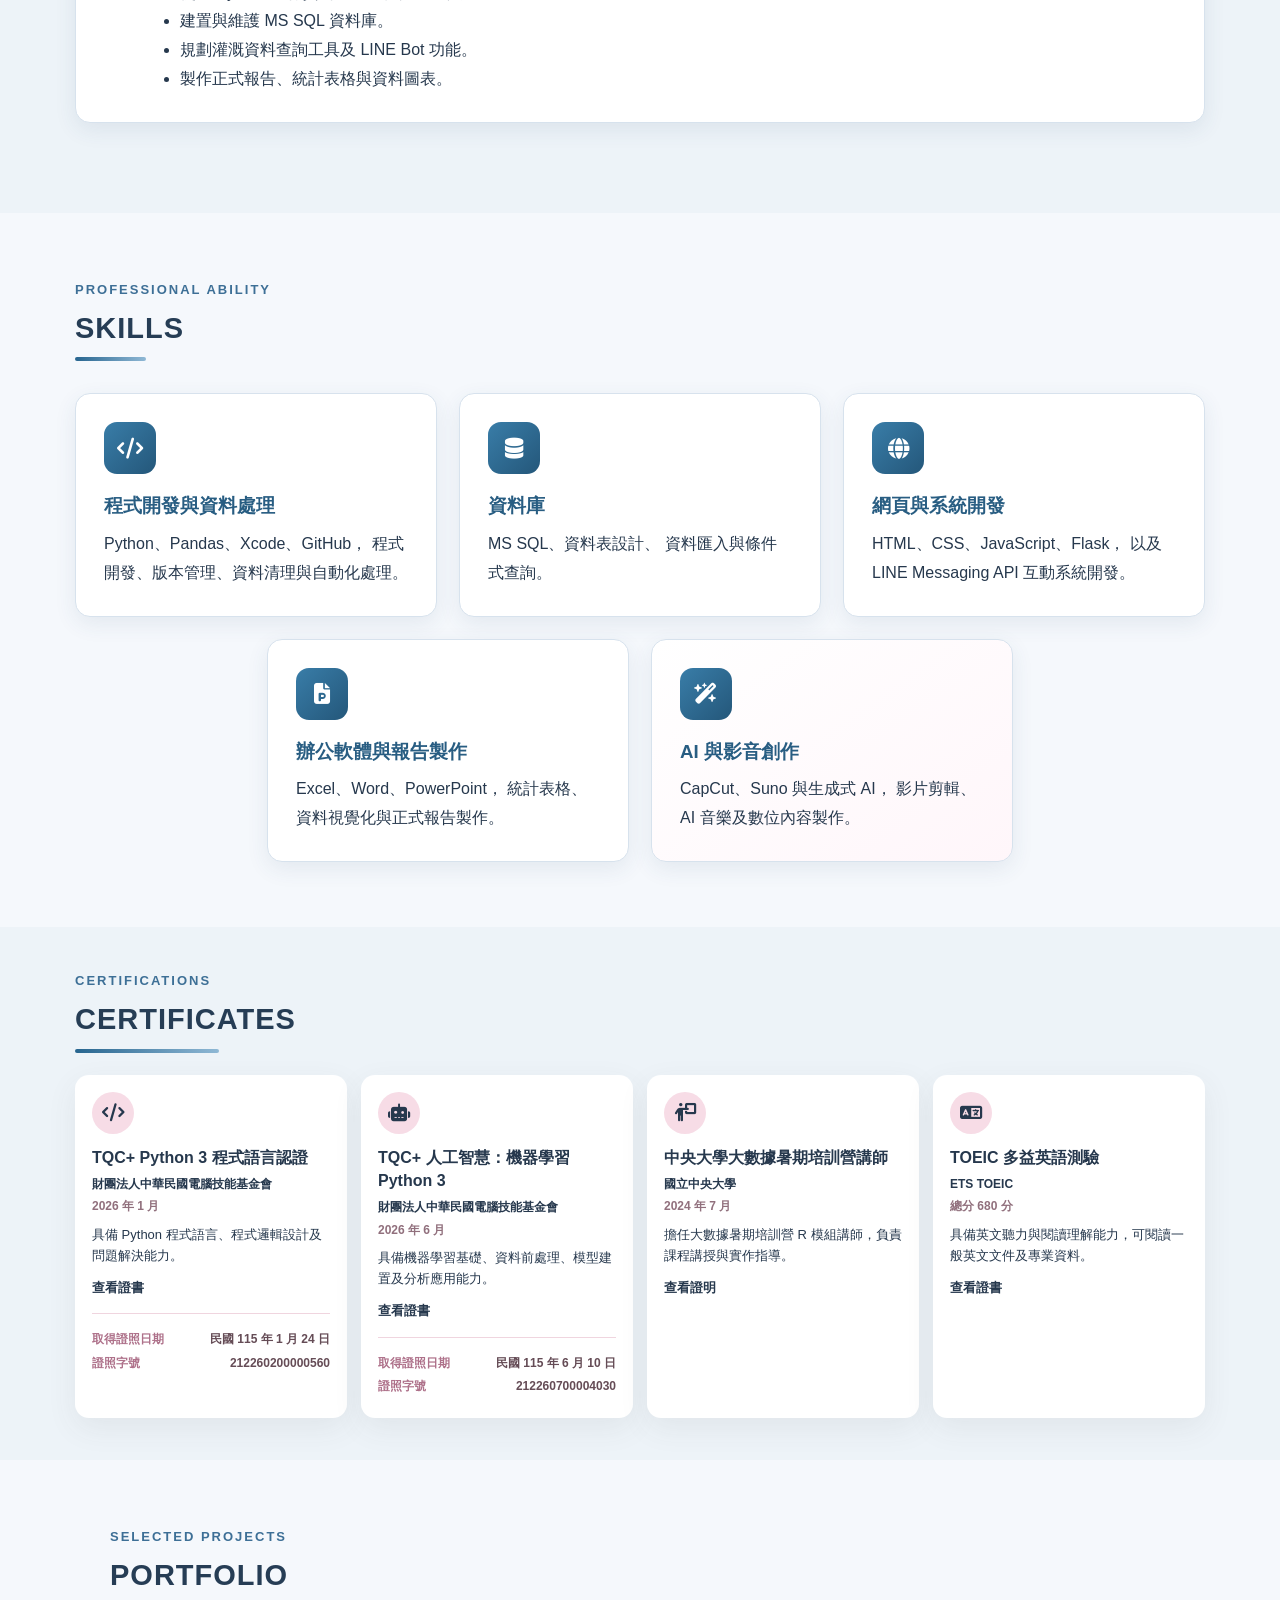
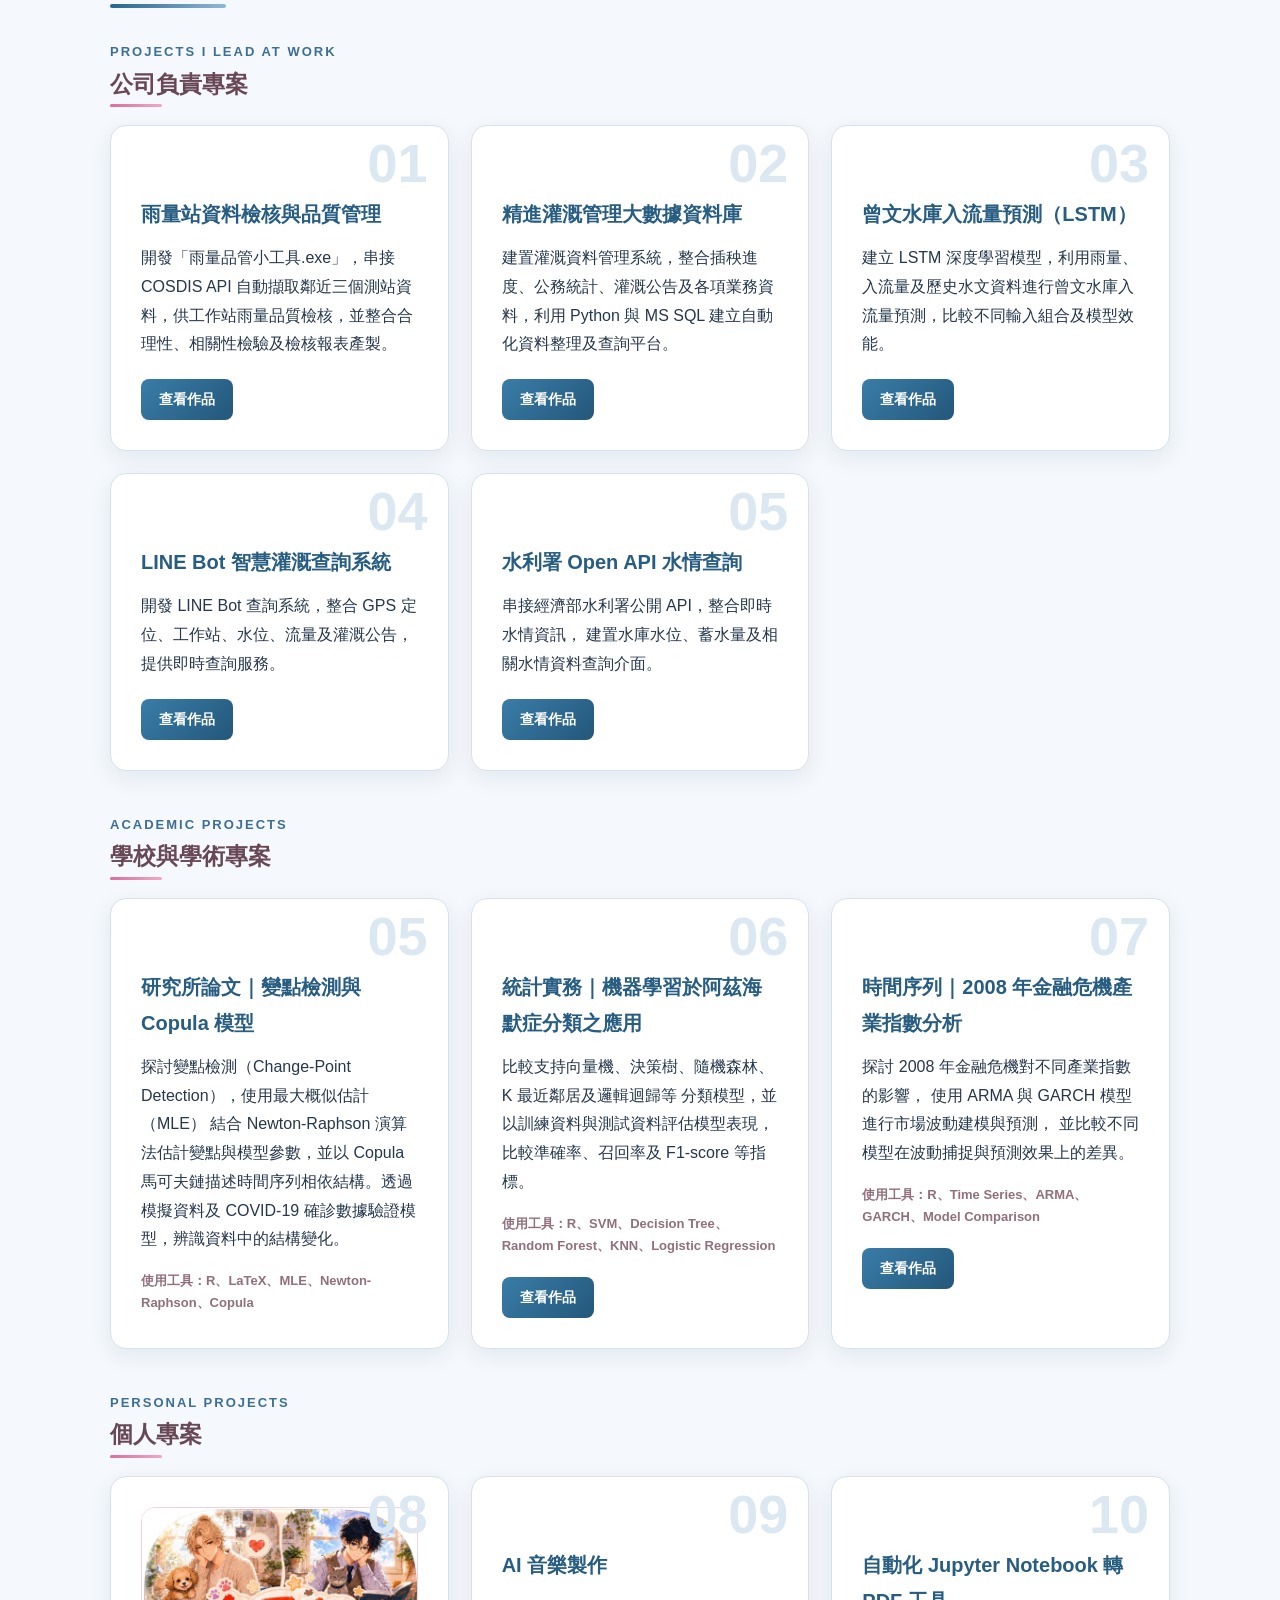
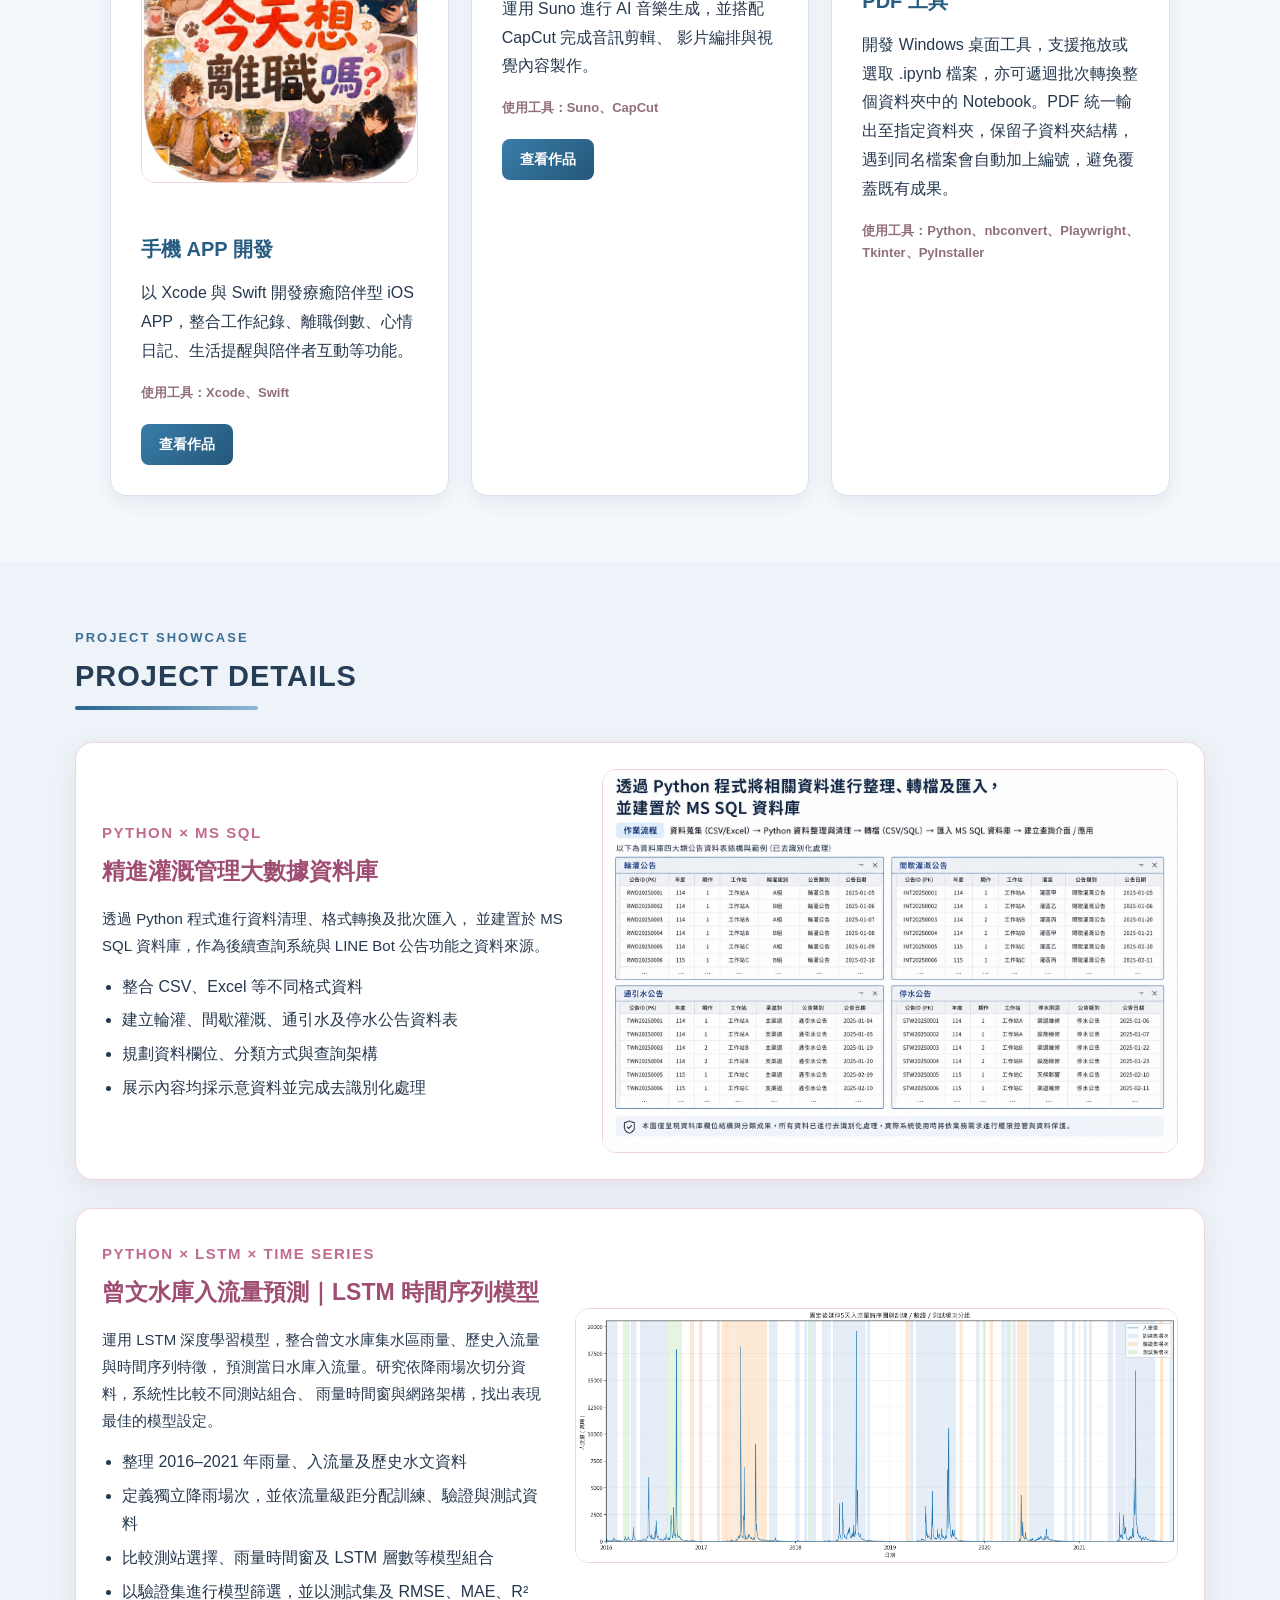
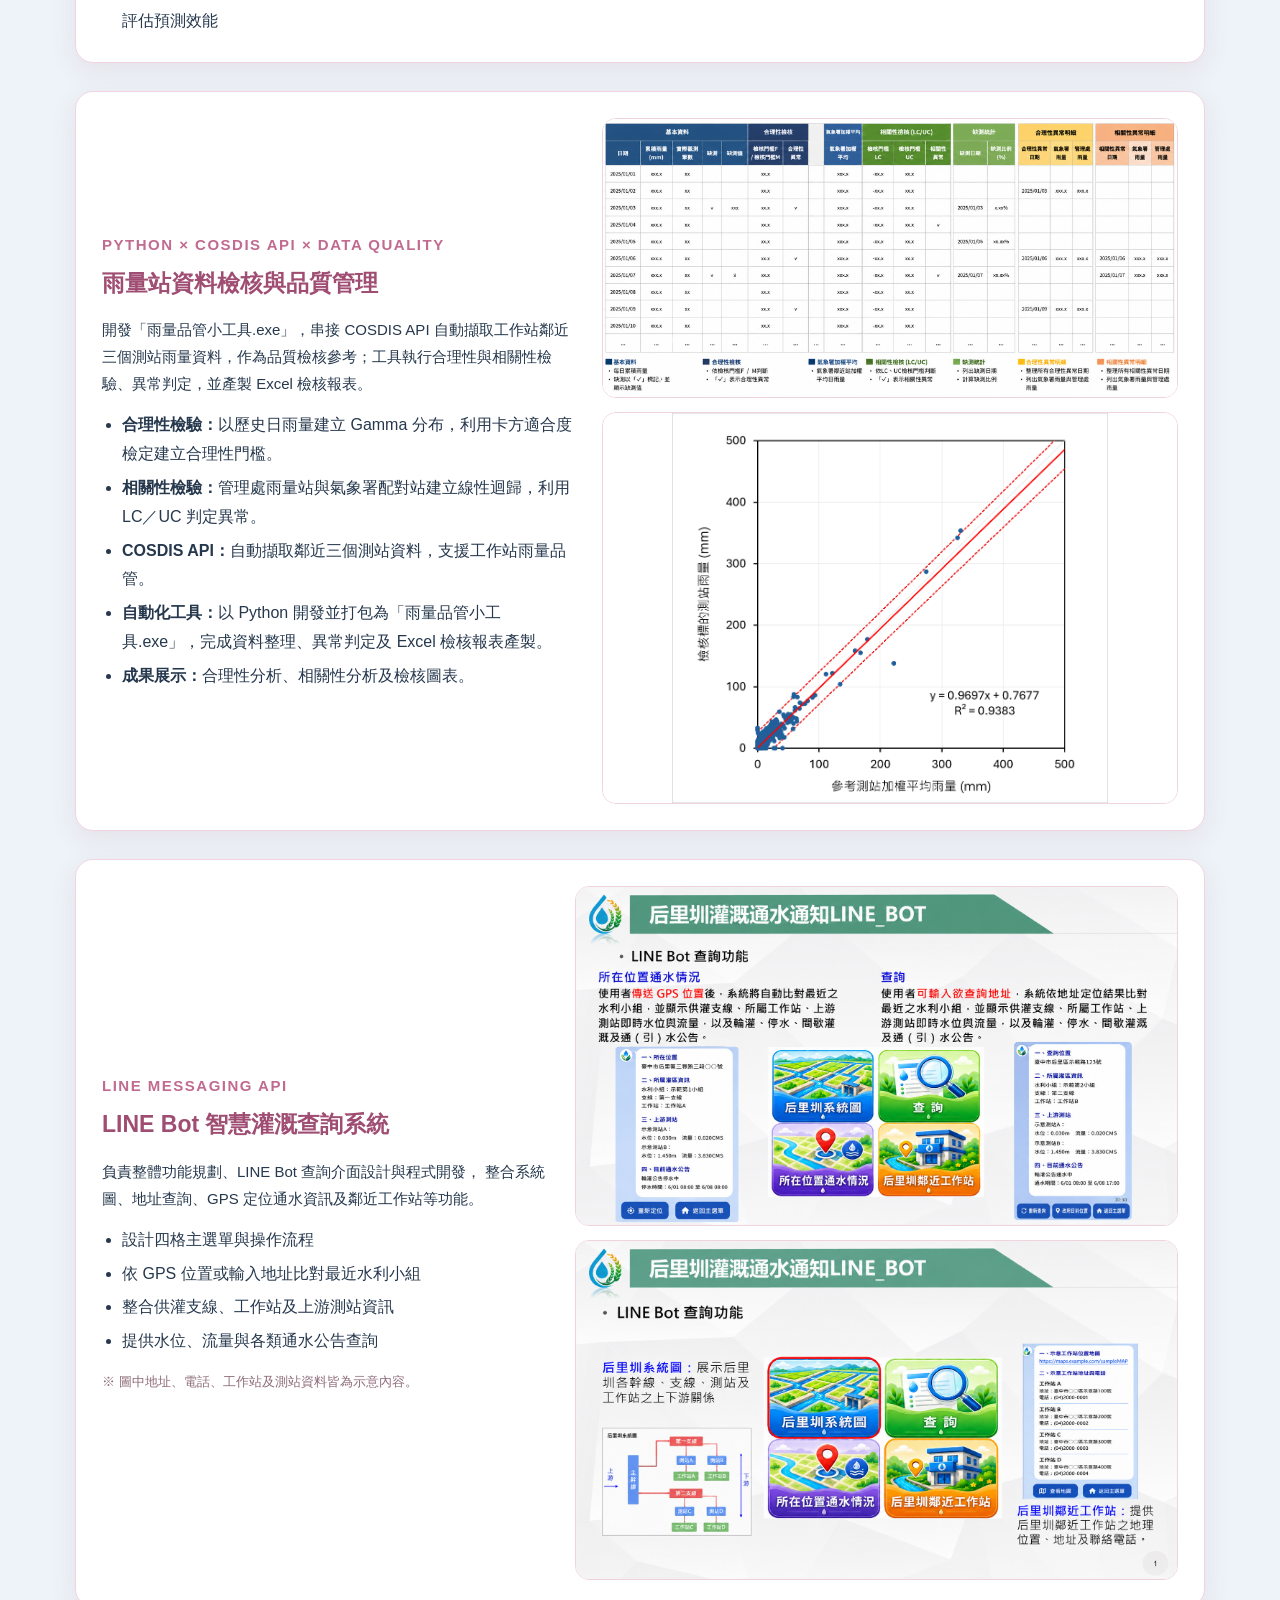
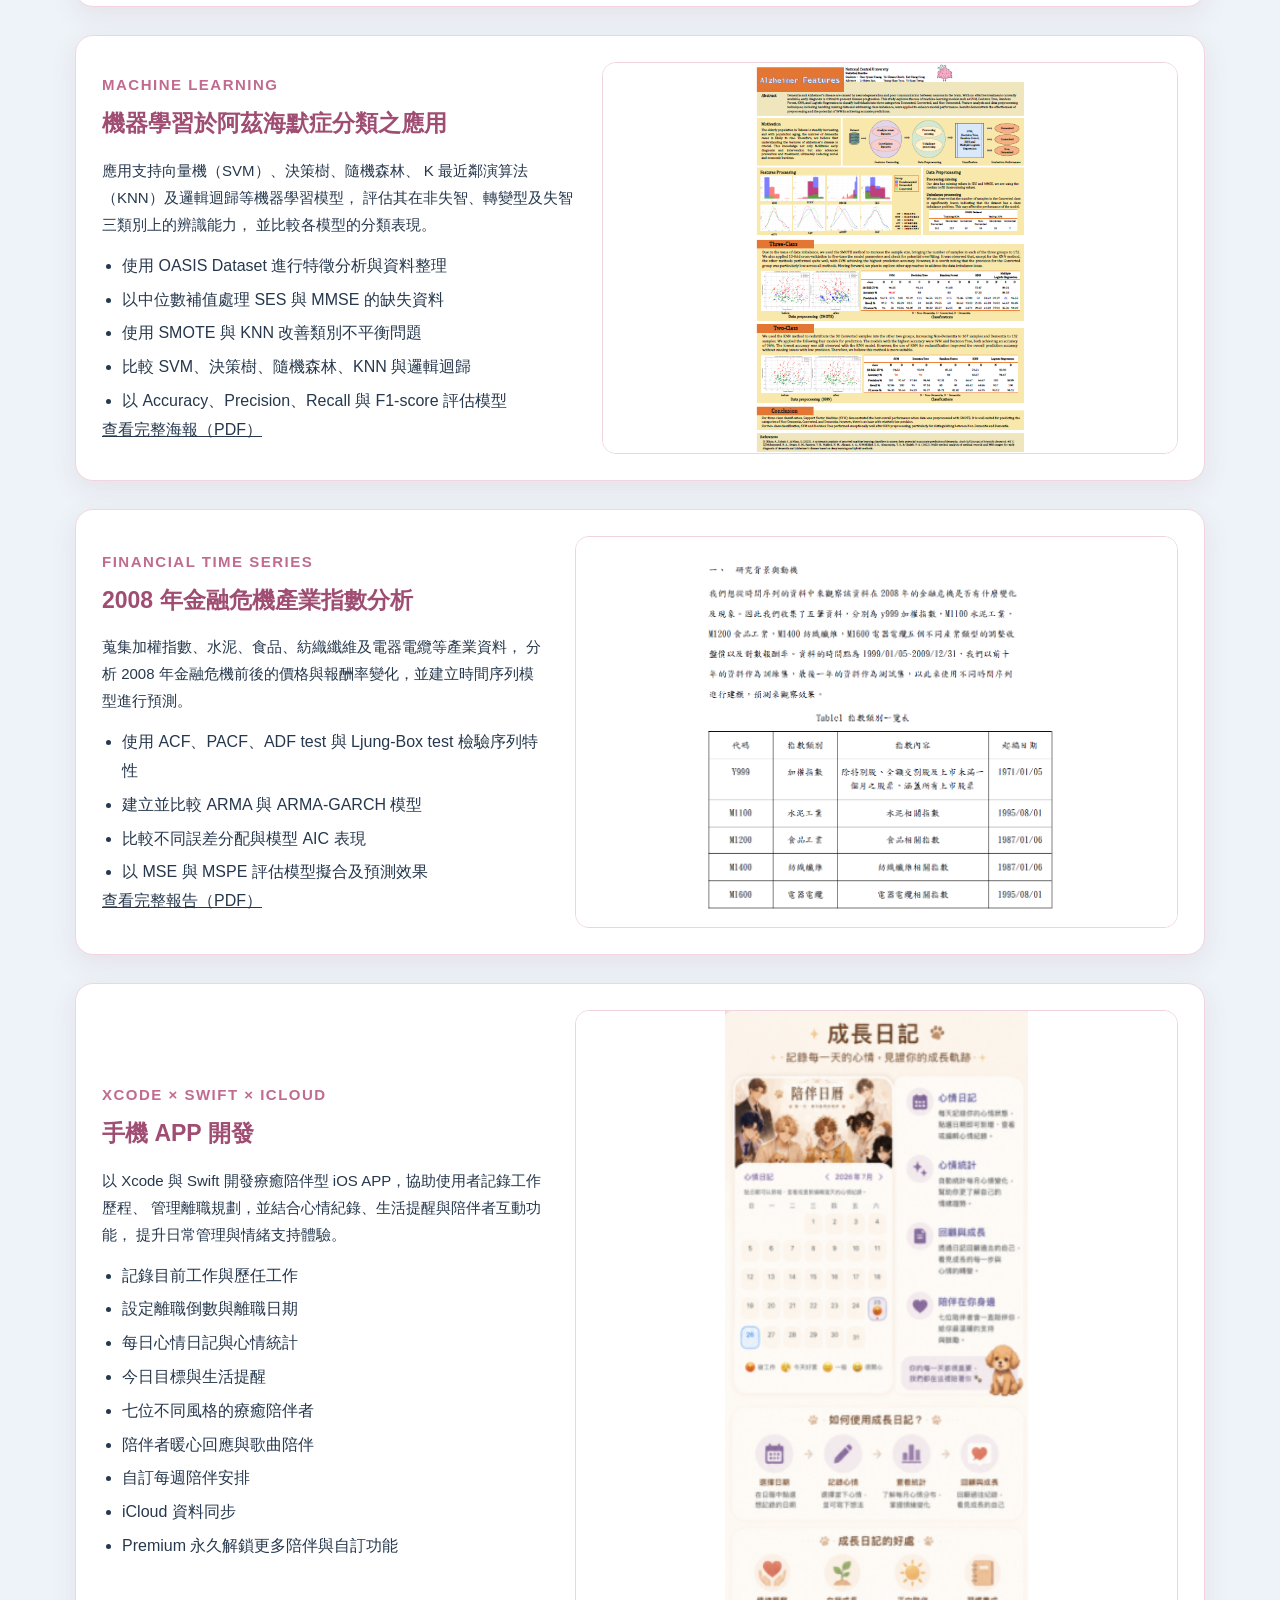
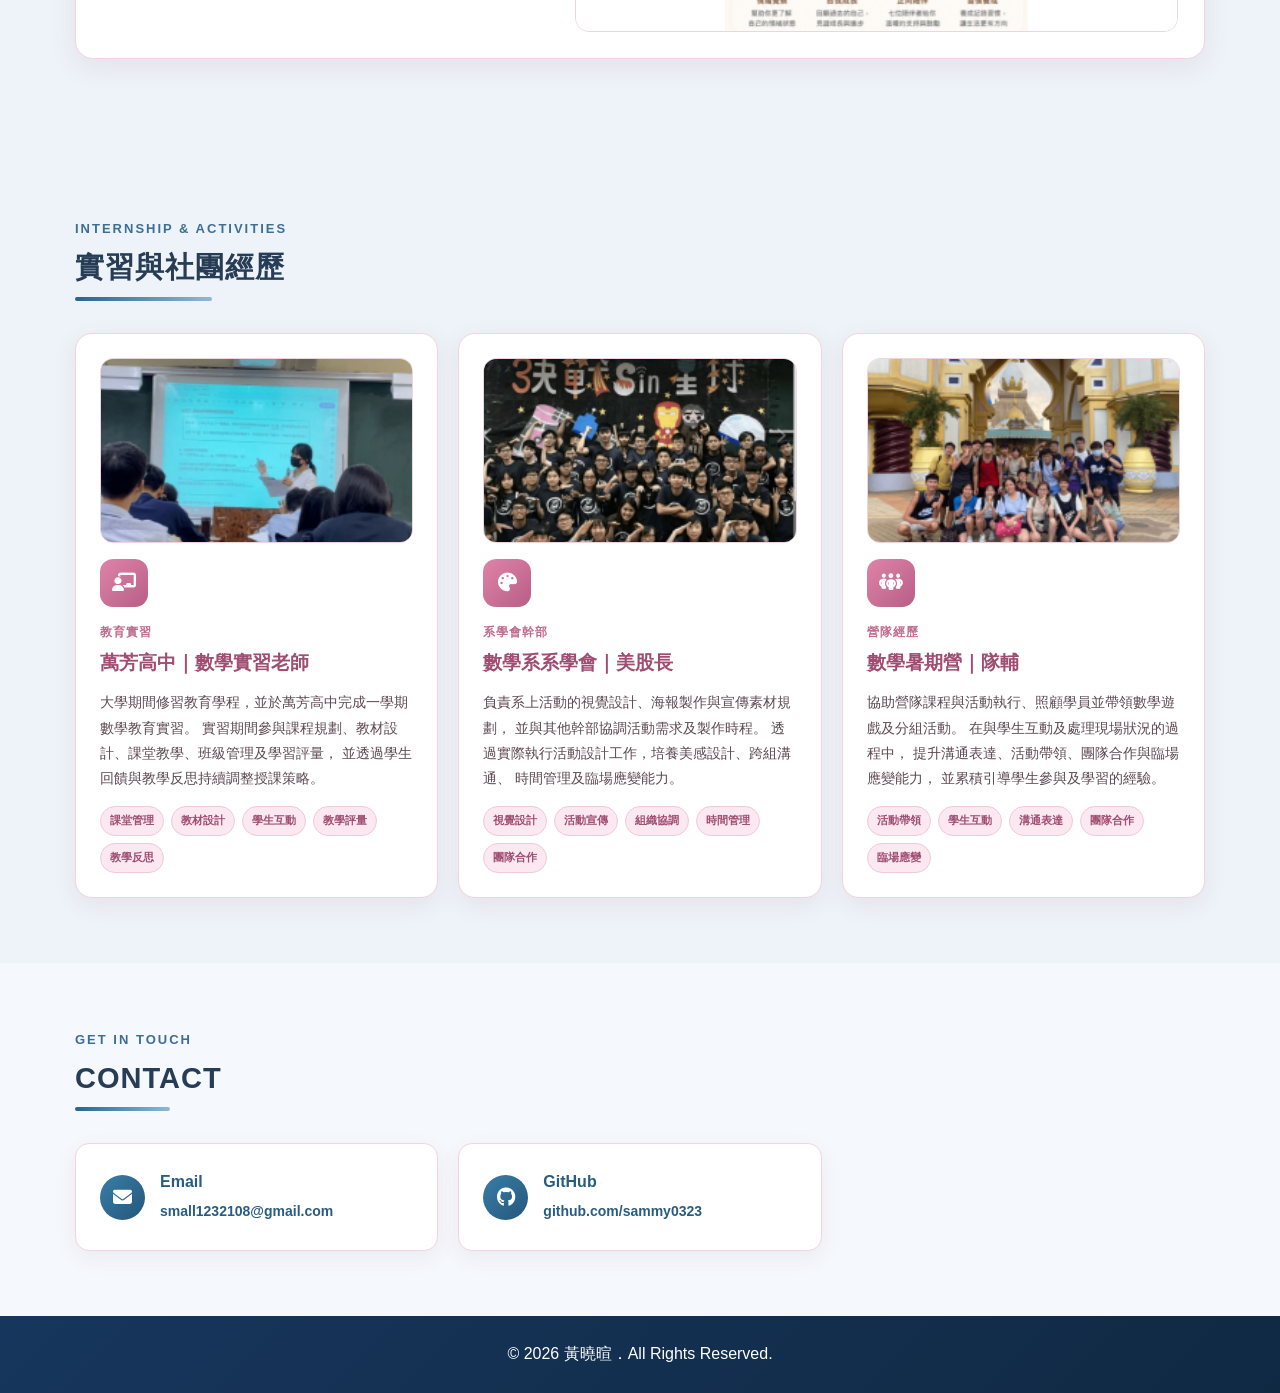
==== commit 3d294154: "Place rainfall quality tool first in company projects Move the rainfall project card to the first so" ====
--- a/index.html
+++ b/index.html
@@ -404,7 +404,7 @@
 <!-- 公司負責專案 -->
 <div class="portfolio-subheading">
 <p class="section-small-title">
-                        Company Projects
+                        Projects I Lead at Work
                     </p>
 <h3>
                         公司負責專案
@@ -412,6 +412,17 @@
 </div>
 <div class="portfolio-grid">
 <article class="project-card">
+<div class="project-number">01</div>
+<h3>
+                            雨量站資料檢核與品質管理
+                        </h3>
+<p>
+                            開發「雨量品管小工具.exe」，串接 COSDIS API 自動擷取鄰近三個測站資料，供工作站雨量品質檢核，並整合合理性、相關性檢驗及檢核報表產製。
+                        </p>
+<a href="#rainfall-qc-project">
+                            查看作品
+                        </a>
+</article> <article class="project-card">
 <div class="project-number">02</div>
 <h3>
                             精進灌溉管理大數據資料庫
@@ -422,8 +433,7 @@
 <a href="#database-project">
                             查看作品
                         </a>
-</article>
-<article class="project-card">
+</article> <article class="project-card">
 <div class="project-number">03</div>
 <h3>
                             曾文水庫入流量預測（LSTM）
@@ -432,18 +442,6 @@
                             建立 LSTM 深度學習模型，利用雨量、入流量及歷史水文資料進行曾文水庫入流量預測，比較不同輸入組合及模型效能。
                         </p>
 <a href="#lstm-project">
-                            查看作品
-                        </a>
-</article>
-<article class="project-card" style="order: -1;">
-<div class="project-number">01</div>
-<h3>
-                            雨量站資料檢核與品質管理
-                        </h3>
-<p>
-                            開發「雨量品管小工具.exe」，串接 COSDIS API 自動擷取鄰近三個測站資料，供工作站雨量品質檢核，並整合合理性、相關性檢驗及檢核報表產製。
-                        </p>
-<a href="#rainfall-qc-project">
                             查看作品
                         </a>
 </article>
@@ -681,7 +679,7 @@
 <h3>
                             雨量站資料檢核與品質管理
                         </h3>
-<p>協助建立管理處雨量站資料檢核流程，串接 COSDIS API 自動擷取鄰近三個測站資料，作為工作站品管參考，建立合理性與相關性檢核機制，並以 Python 開發自動化工具，打包為「雨量品管小工具.exe」，完成資料判定及 Excel 檢核報表產製。</p>
+<p>開發「雨量品管小工具.exe」，串接 COSDIS API 自動擷取工作站鄰近三個測站雨量資料，作為品質檢核參考；工具執行合理性與相關性檢驗、異常判定，並產製 Excel 檢核報表。</p>
 <ul><li><strong>合理性檢驗：</strong>以歷史日雨量建立 Gamma 分布，利用卡方適合度檢定建立合理性門檻。</li><li><strong>相關性檢驗：</strong>管理處雨量站與氣象署配對站建立線性迴歸，利用 LC／UC 判定異常。</li><li><strong>COSDIS API：</strong>自動擷取鄰近三個測站資料，支援工作站雨量品管。</li><li><strong>自動化工具：</strong>以 Python 開發並打包為「雨量品管小工具.exe」，完成資料整理、異常判定及 Excel 檢核報表產製。</li><li><strong>成果展示：</strong>合理性分析、相關性分析及檢核圖表。</li></ul></div>
 <div class="project-gallery"><button class="project-image-button" data-project-image="images/品管.png" type="button"><img alt="雨量站資料檢核報表" src="images/品管.png"/></button><button class="project-image-button" data-project-image="images/品管-2.png" type="button"><img alt="雨量站相關性分析" src="images/品管-2.png"/></button></div></article>
 <!-- LINE Bot 專案 -->
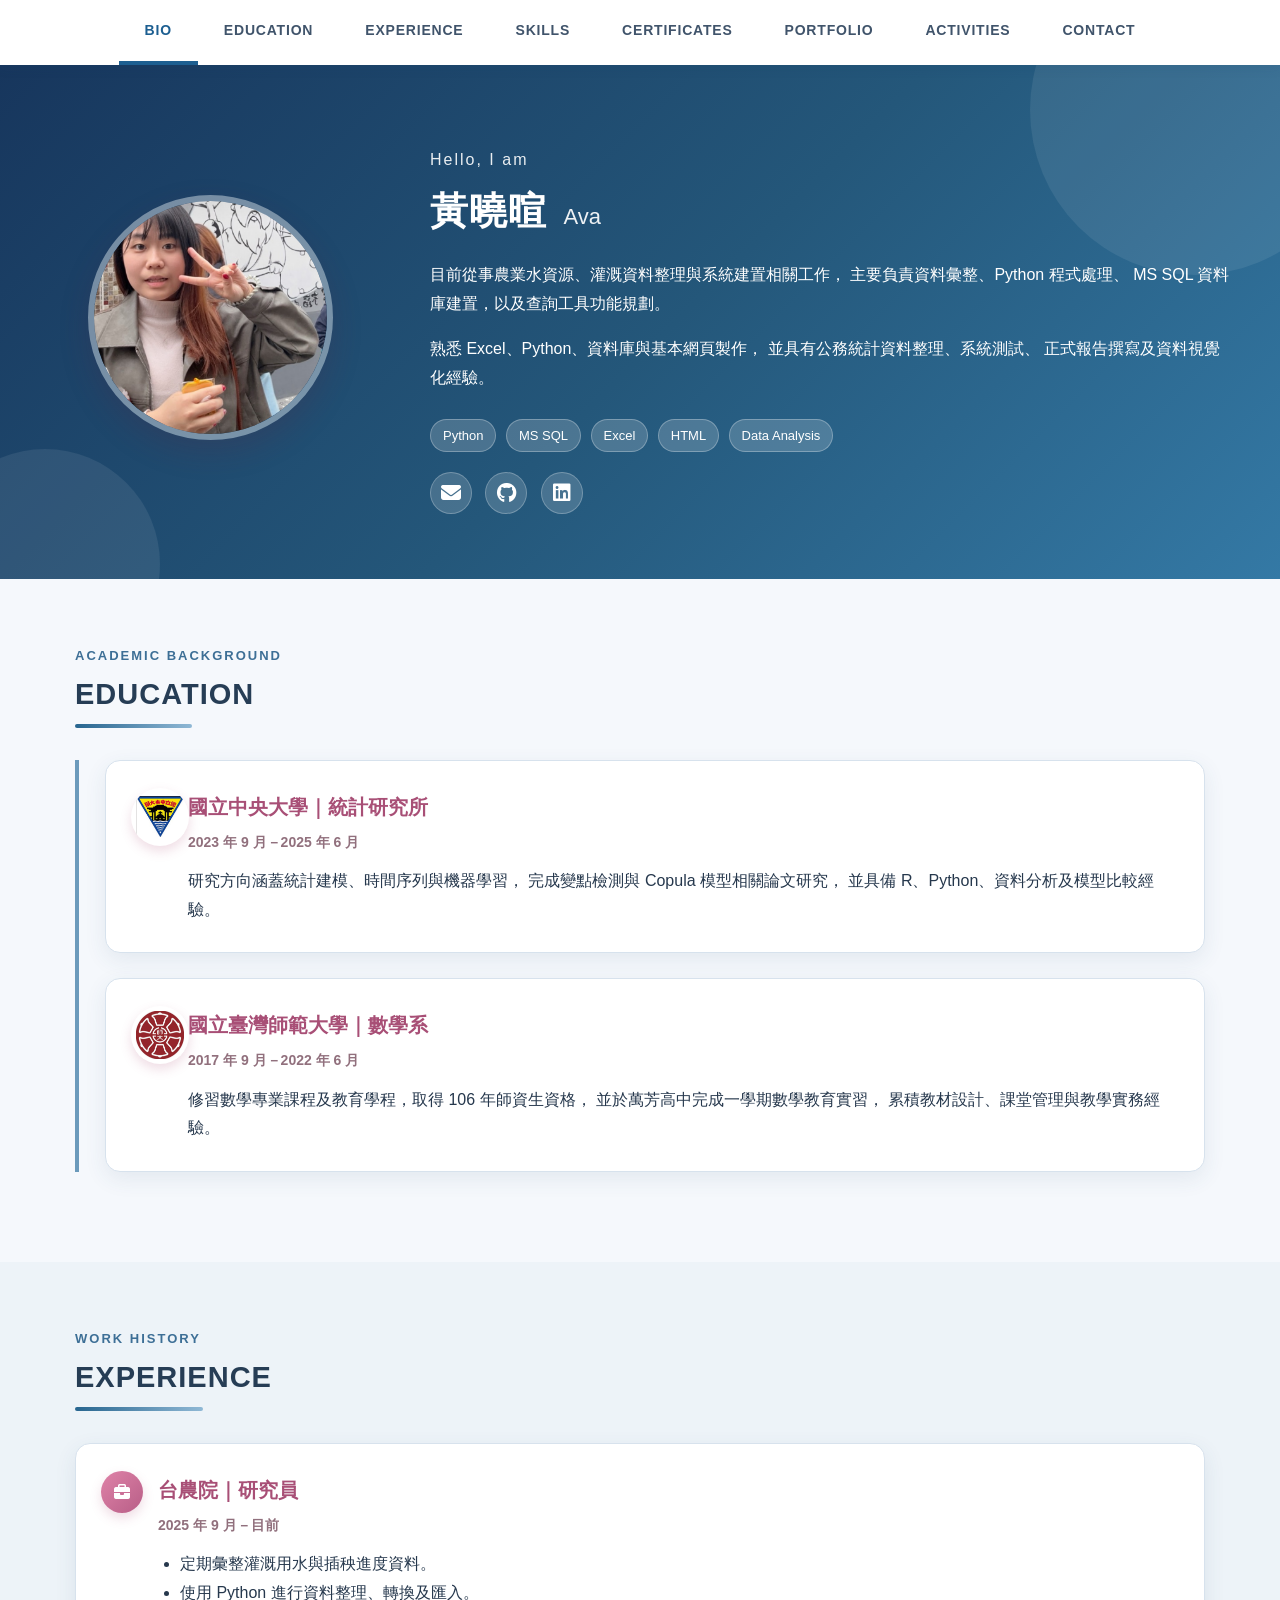
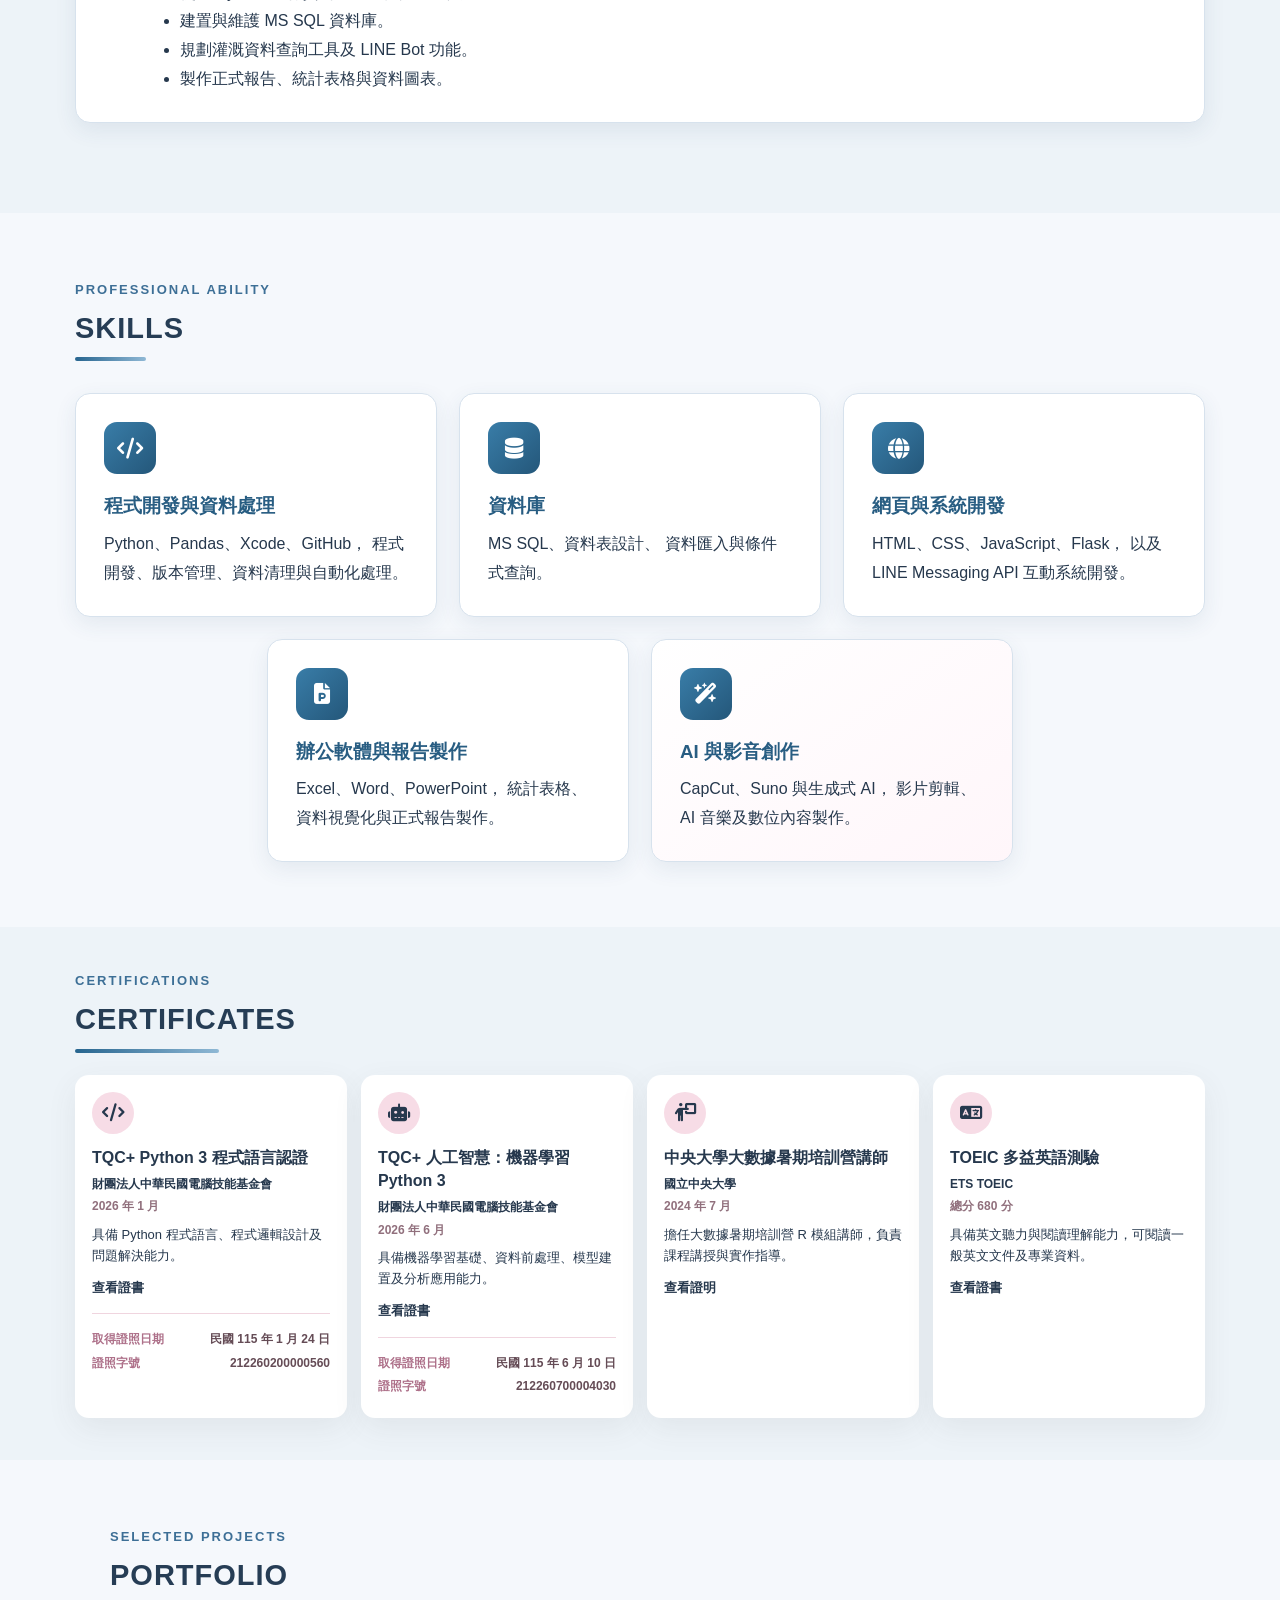
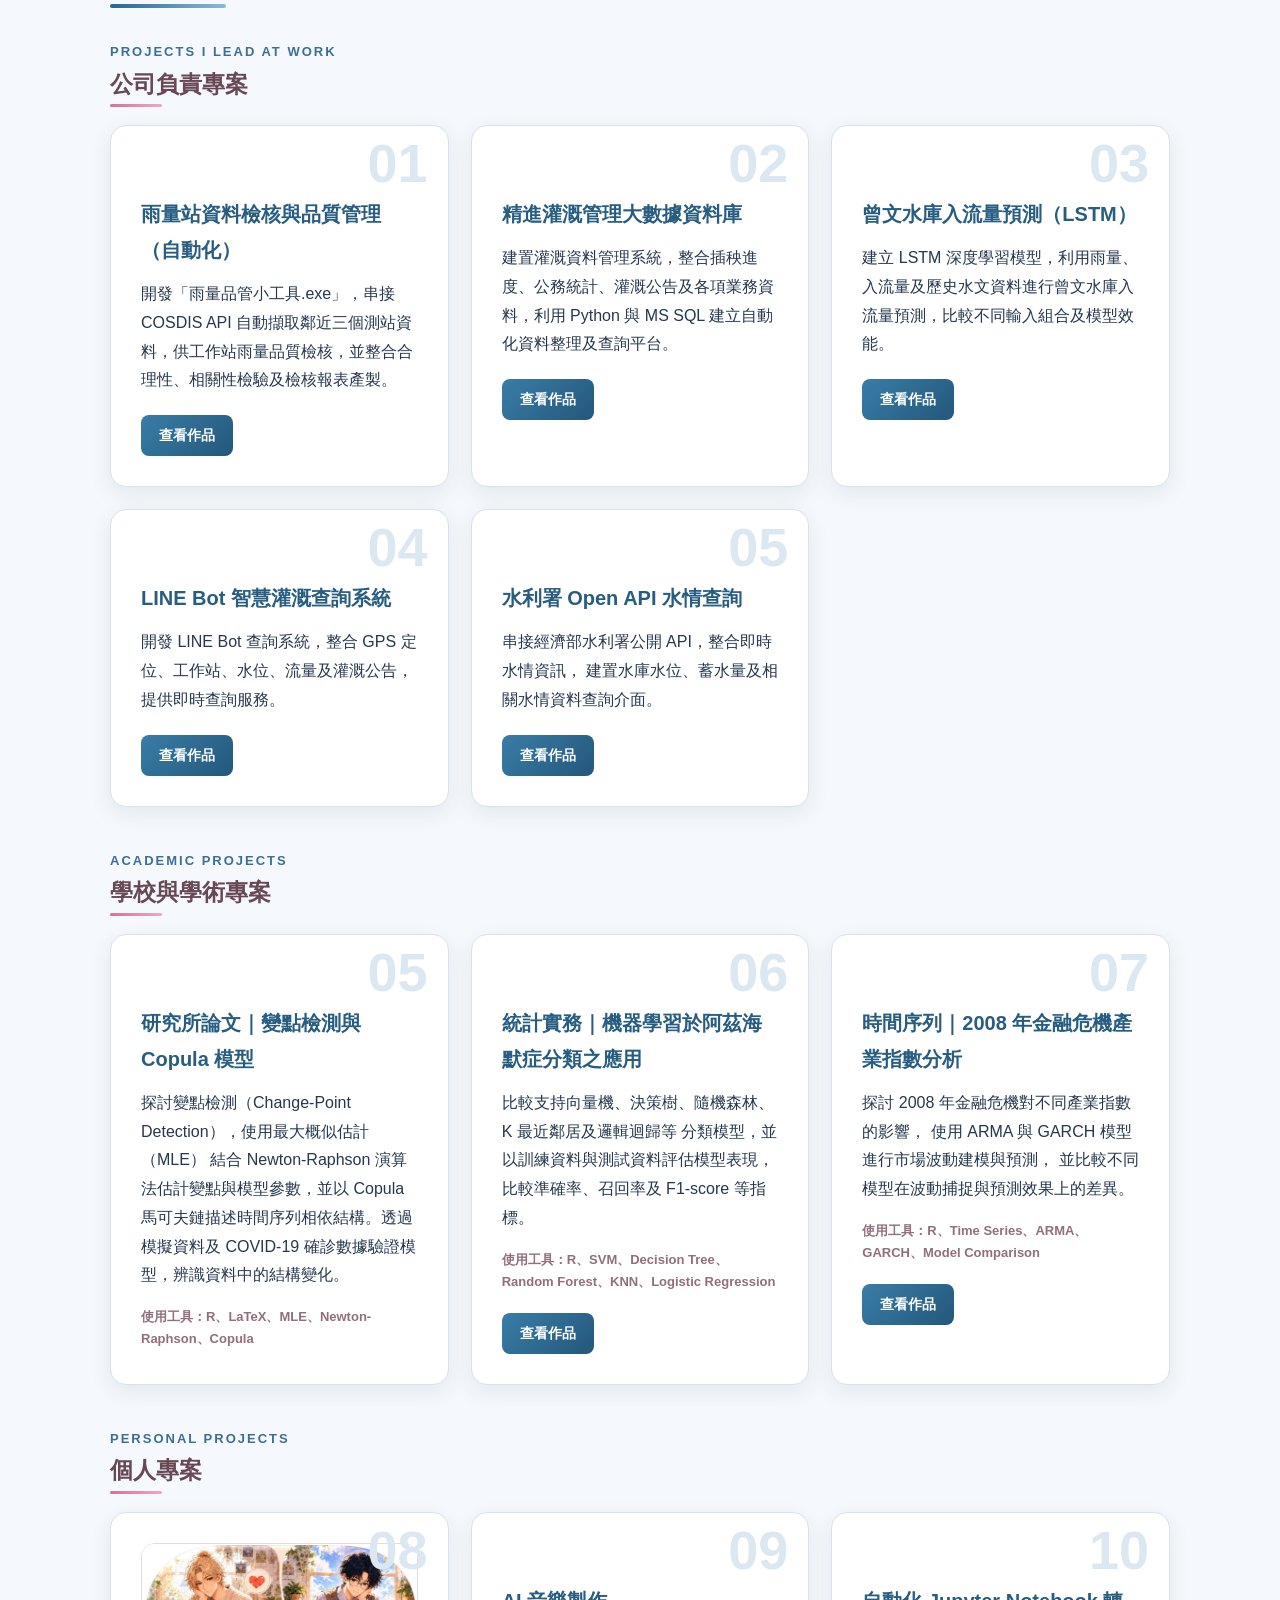
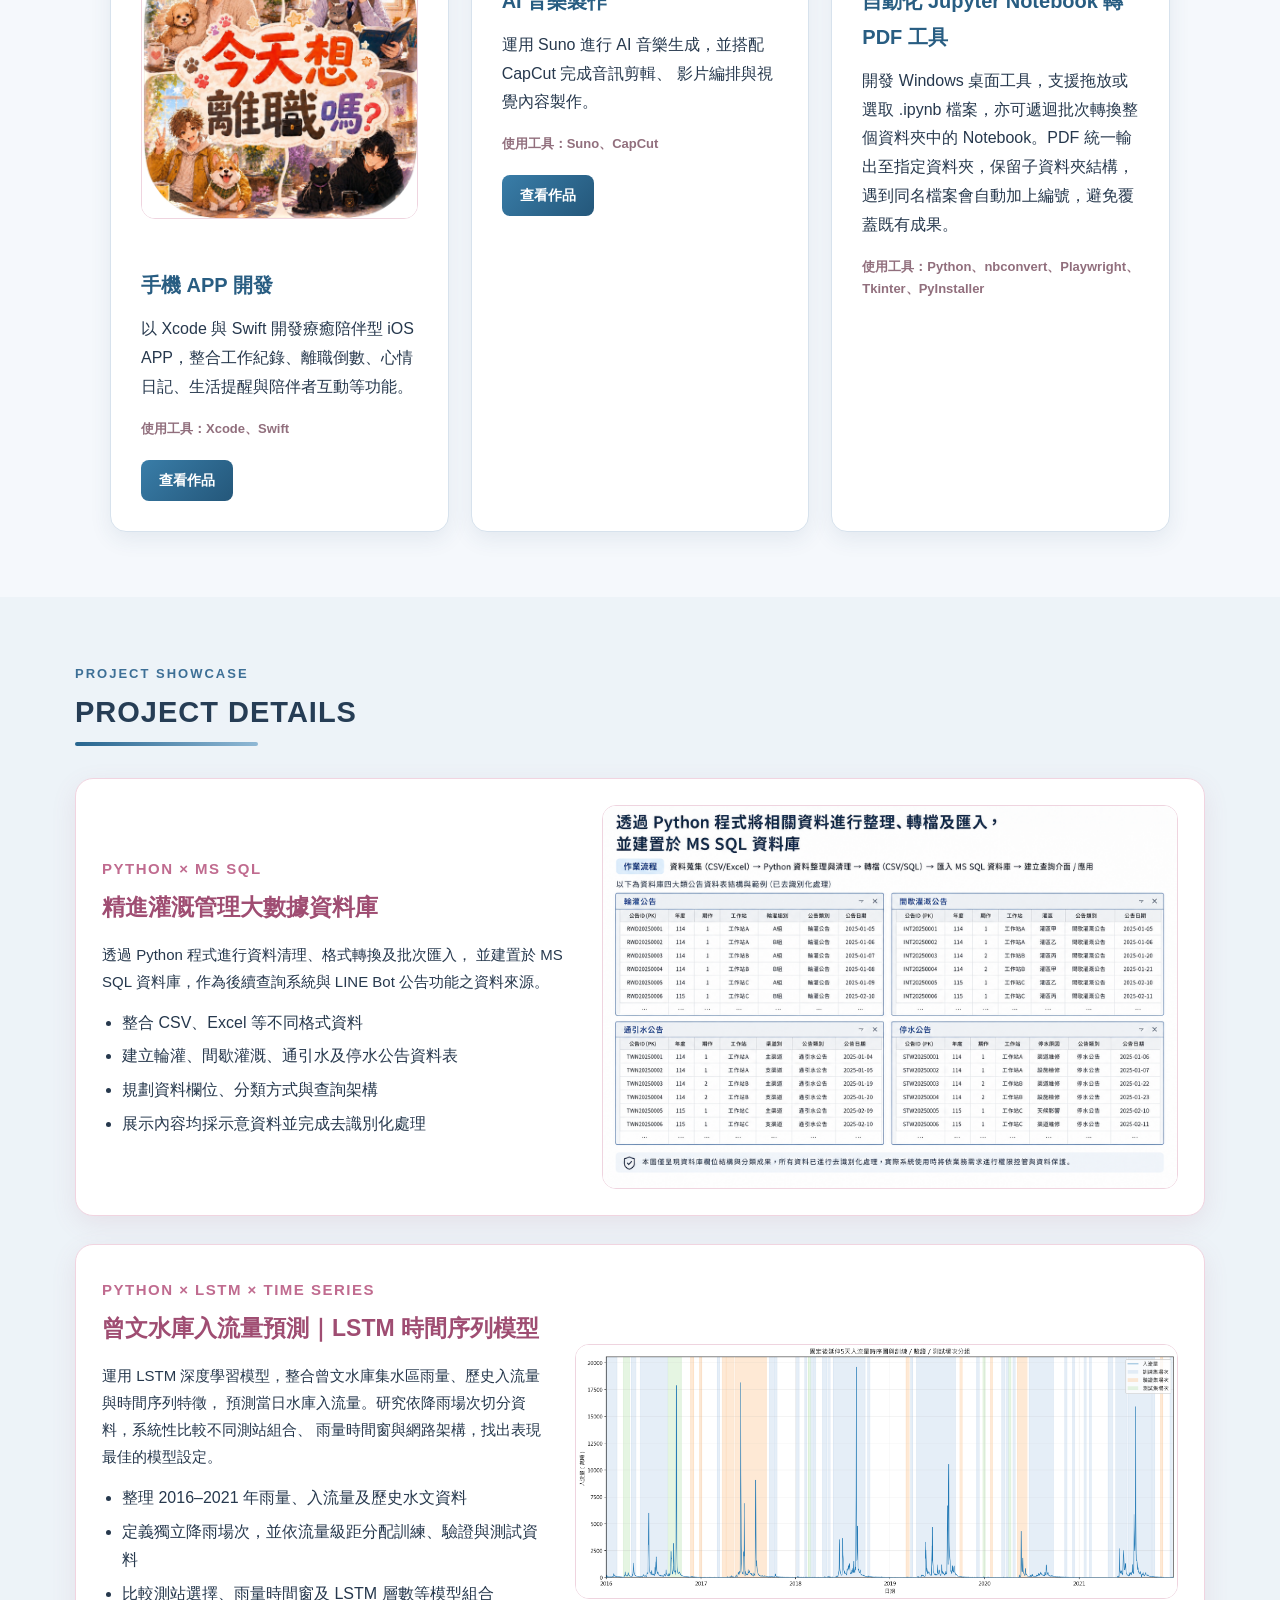
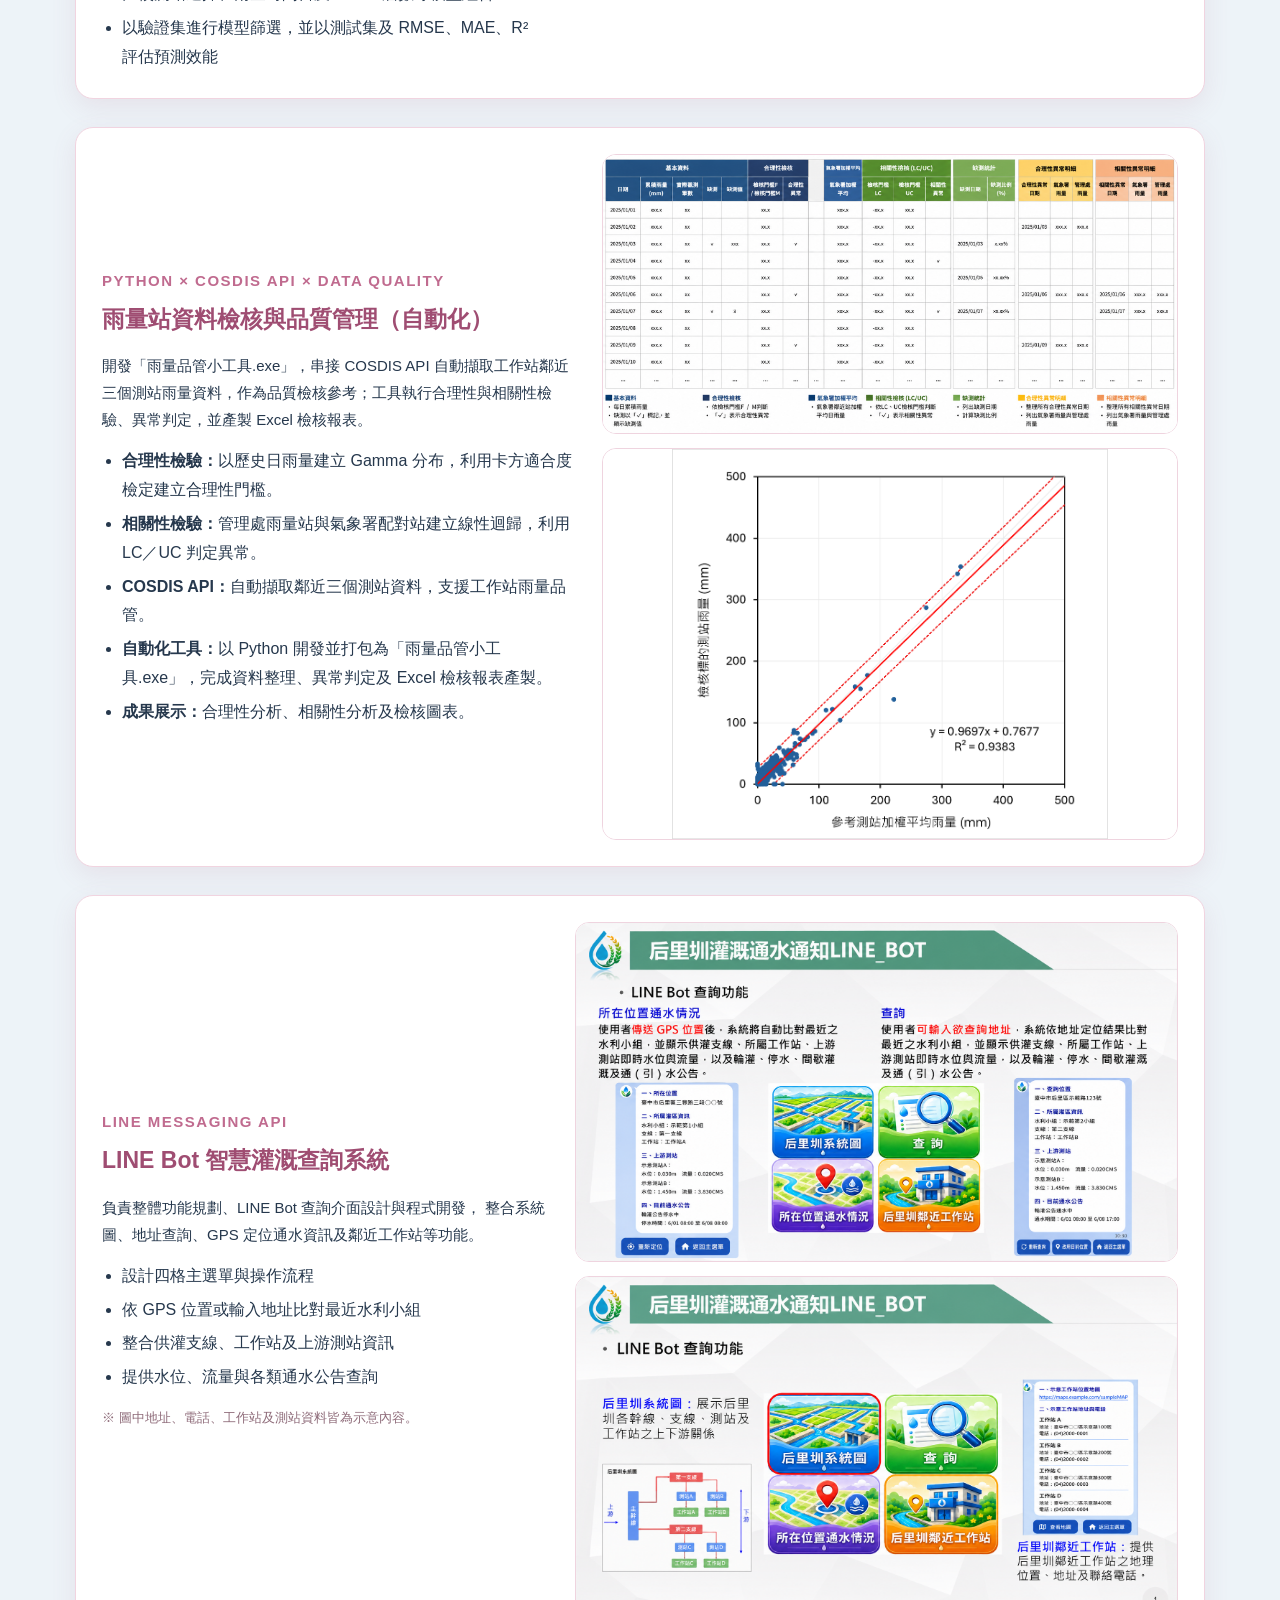
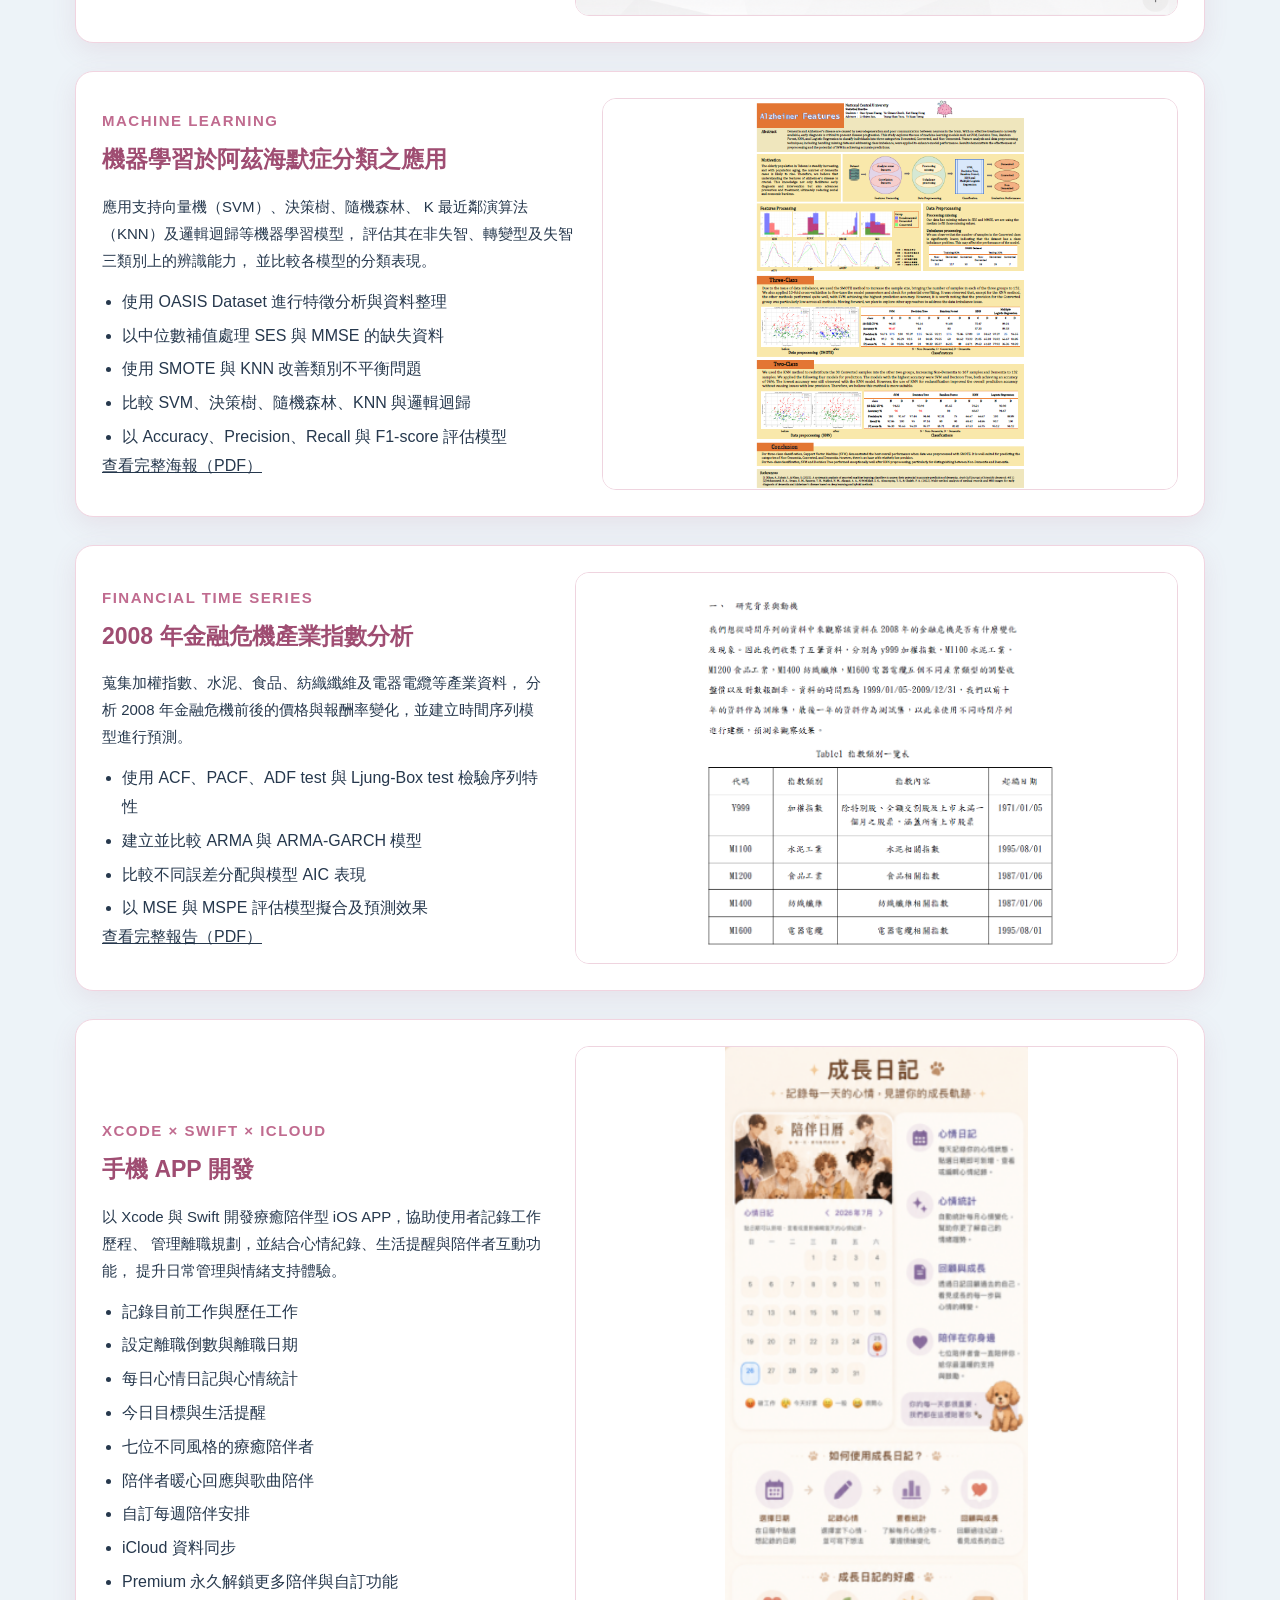
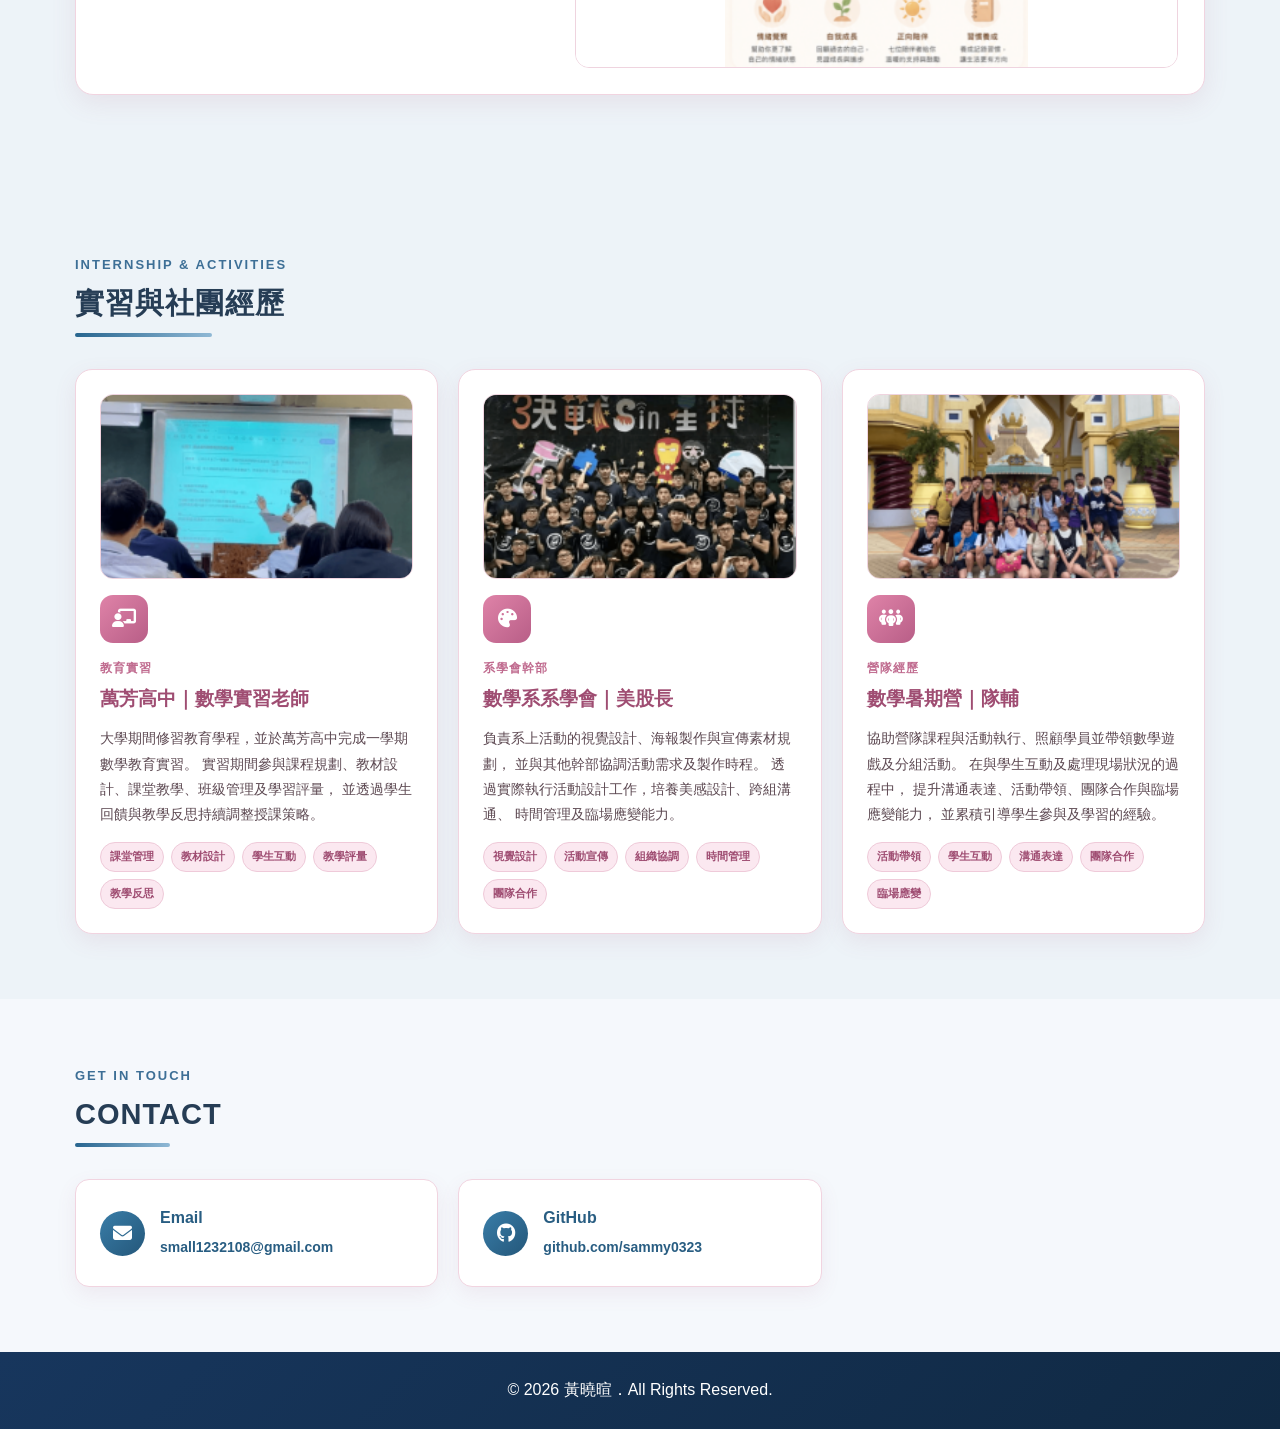
==== commit 00ca26c6: "Rename rainfall quality project as automated Add （自動化） to the rainfall station quality project title" ====
--- a/index.html
+++ b/index.html
@@ -414,7 +414,7 @@
 <article class="project-card">
 <div class="project-number">01</div>
 <h3>
-                            雨量站資料檢核與品質管理
+                            雨量站資料檢核與品質管理（自動化）
                         </h3>
 <p>
                             開發「雨量品管小工具.exe」，串接 COSDIS API 自動擷取鄰近三個測站資料，供工作站雨量品質檢核，並整合合理性、相關性檢驗及檢核報表產製。
@@ -607,7 +607,7 @@
                         PROJECT DETAILS
                     </h2>
 </div>
-<!-- 雨量站資料檢核與品質管理 -->
+<!-- 雨量站資料檢核與品質管理（自動化） -->
 <article class="project-detail-card" id="database-project">
 <div class="project-detail-text">
 <p class="project-detail-label">
@@ -677,7 +677,7 @@
             PYTHON × COSDIS API × DATA QUALITY
         </p>
 <h3>
-                            雨量站資料檢核與品質管理
+                            雨量站資料檢核與品質管理（自動化）
                         </h3>
 <p>開發「雨量品管小工具.exe」，串接 COSDIS API 自動擷取工作站鄰近三個測站雨量資料，作為品質檢核參考；工具執行合理性與相關性檢驗、異常判定，並產製 Excel 檢核報表。</p>
 <ul><li><strong>合理性檢驗：</strong>以歷史日雨量建立 Gamma 分布，利用卡方適合度檢定建立合理性門檻。</li><li><strong>相關性檢驗：</strong>管理處雨量站與氣象署配對站建立線性迴歸，利用 LC／UC 判定異常。</li><li><strong>COSDIS API：</strong>自動擷取鄰近三個測站資料，支援工作站雨量品管。</li><li><strong>自動化工具：</strong>以 Python 開發並打包為「雨量品管小工具.exe」，完成資料整理、異常判定及 Excel 檢核報表產製。</li><li><strong>成果展示：</strong>合理性分析、相關性分析及檢核圖表。</li></ul></div>
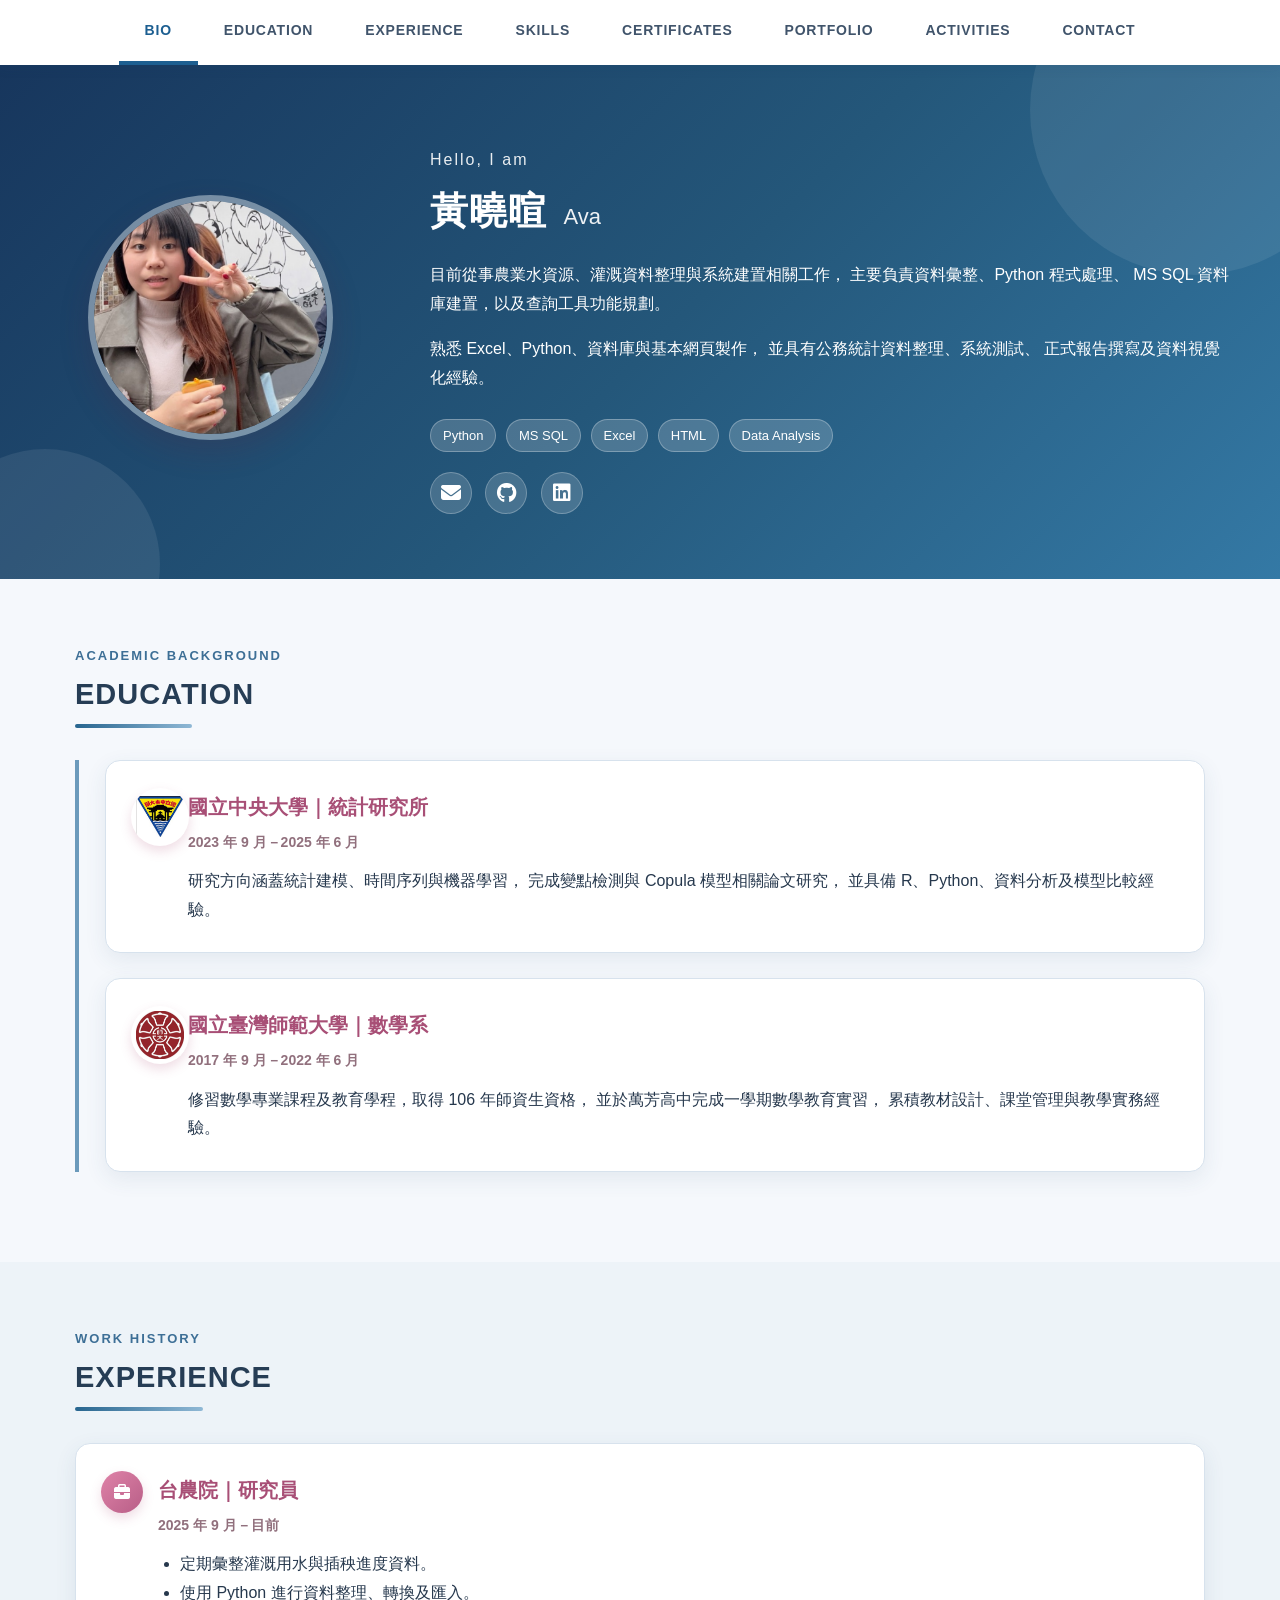
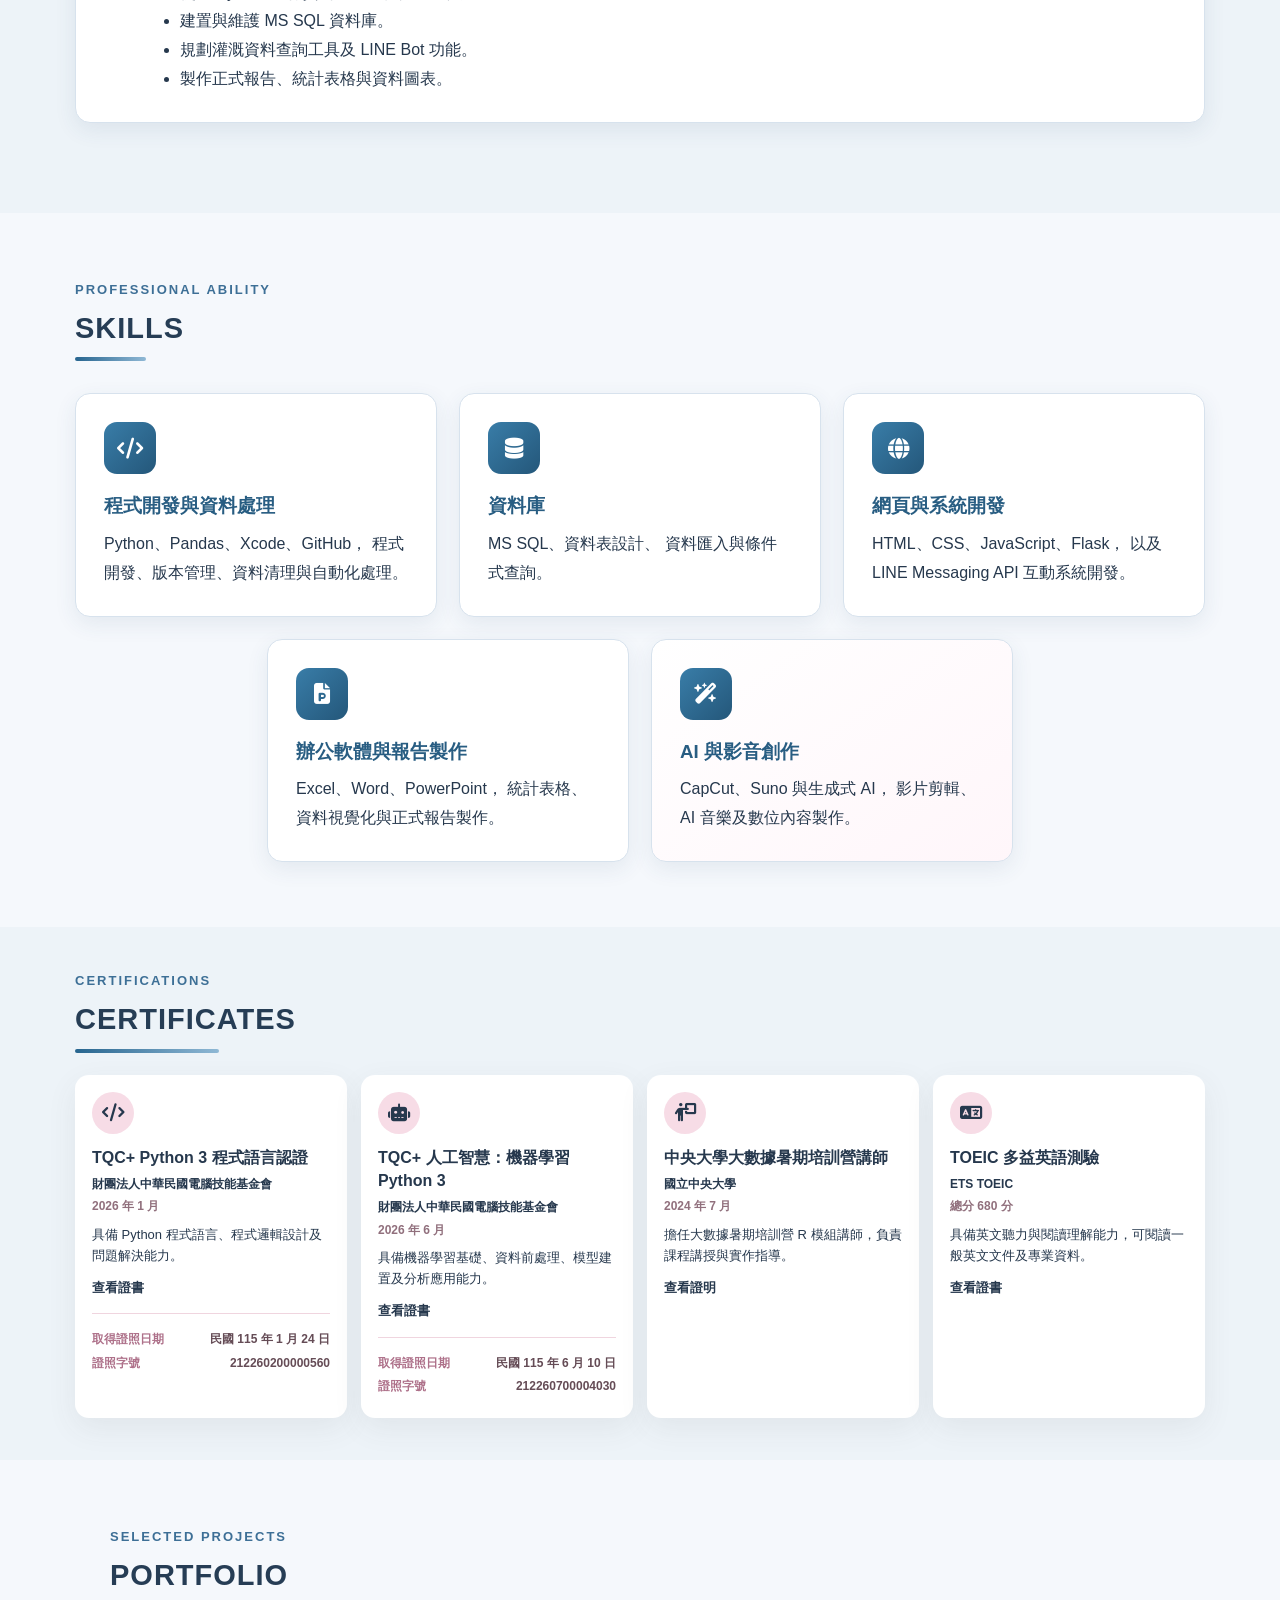
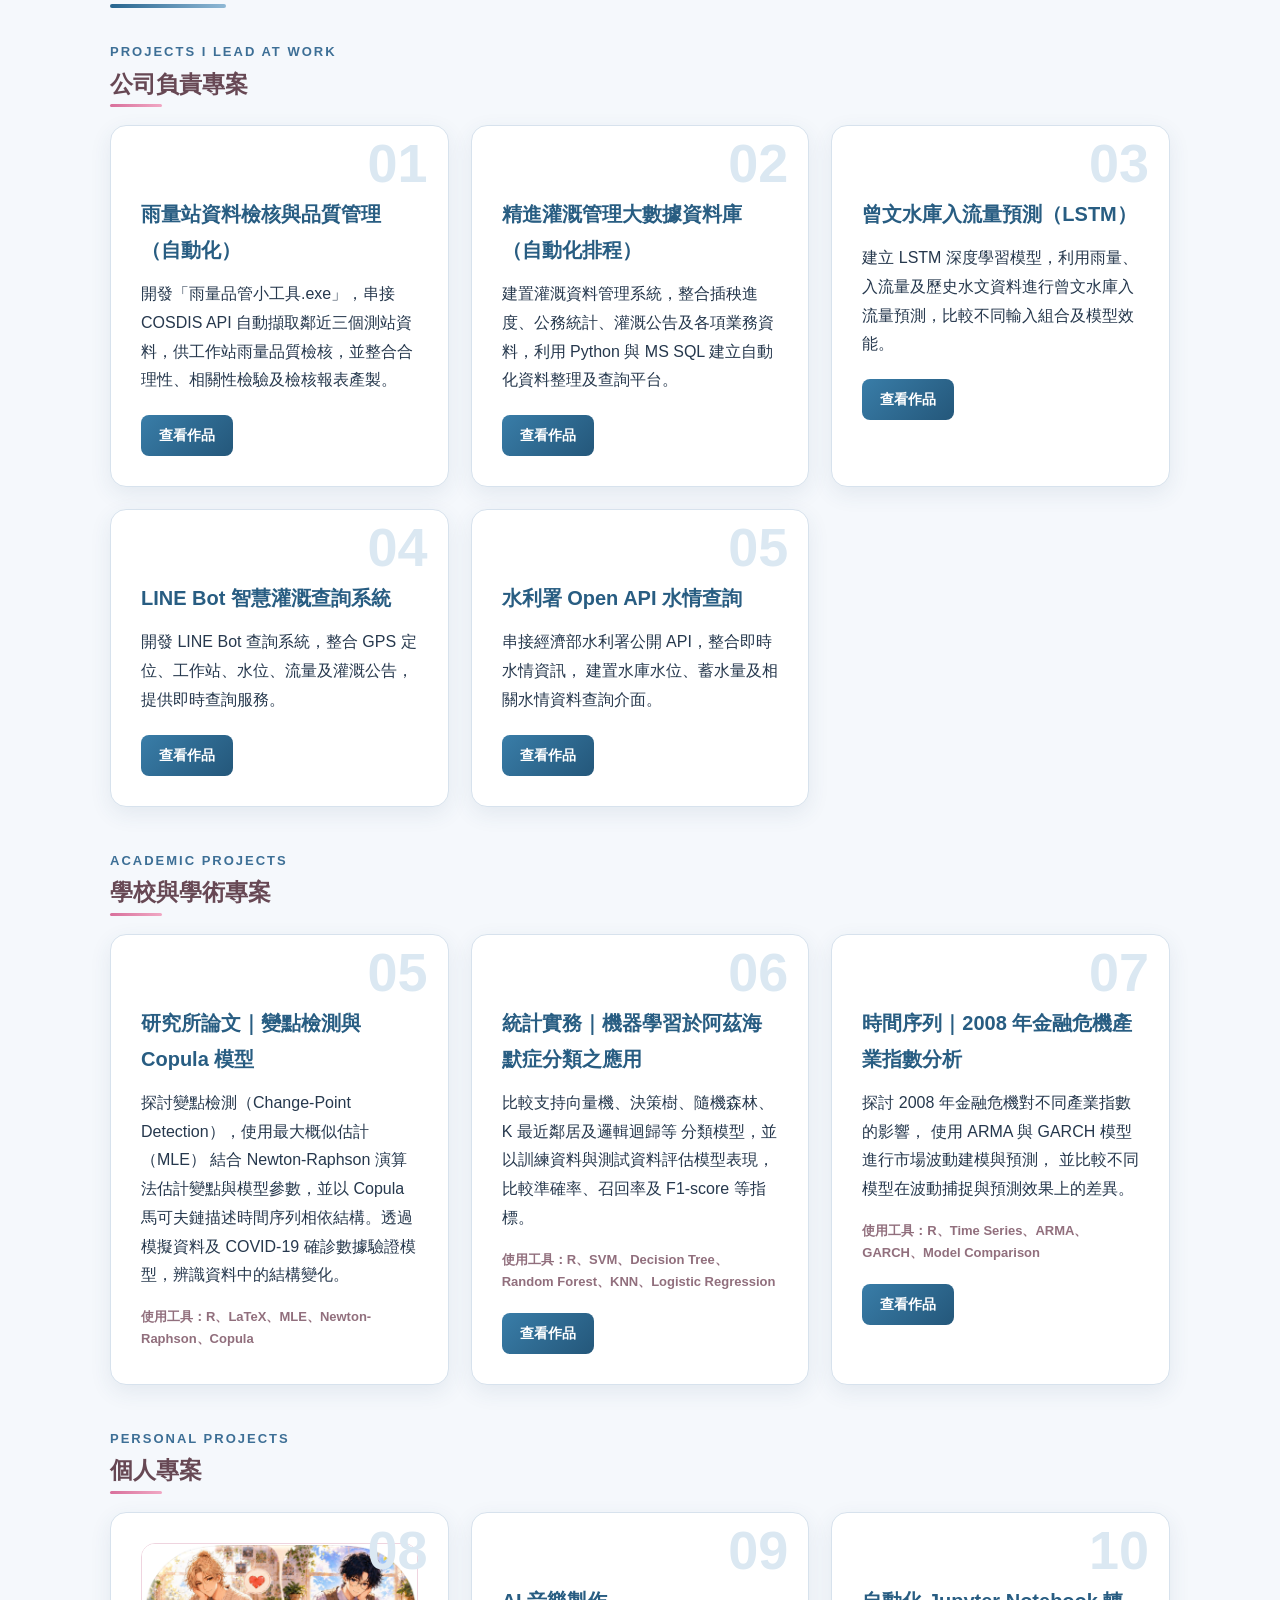
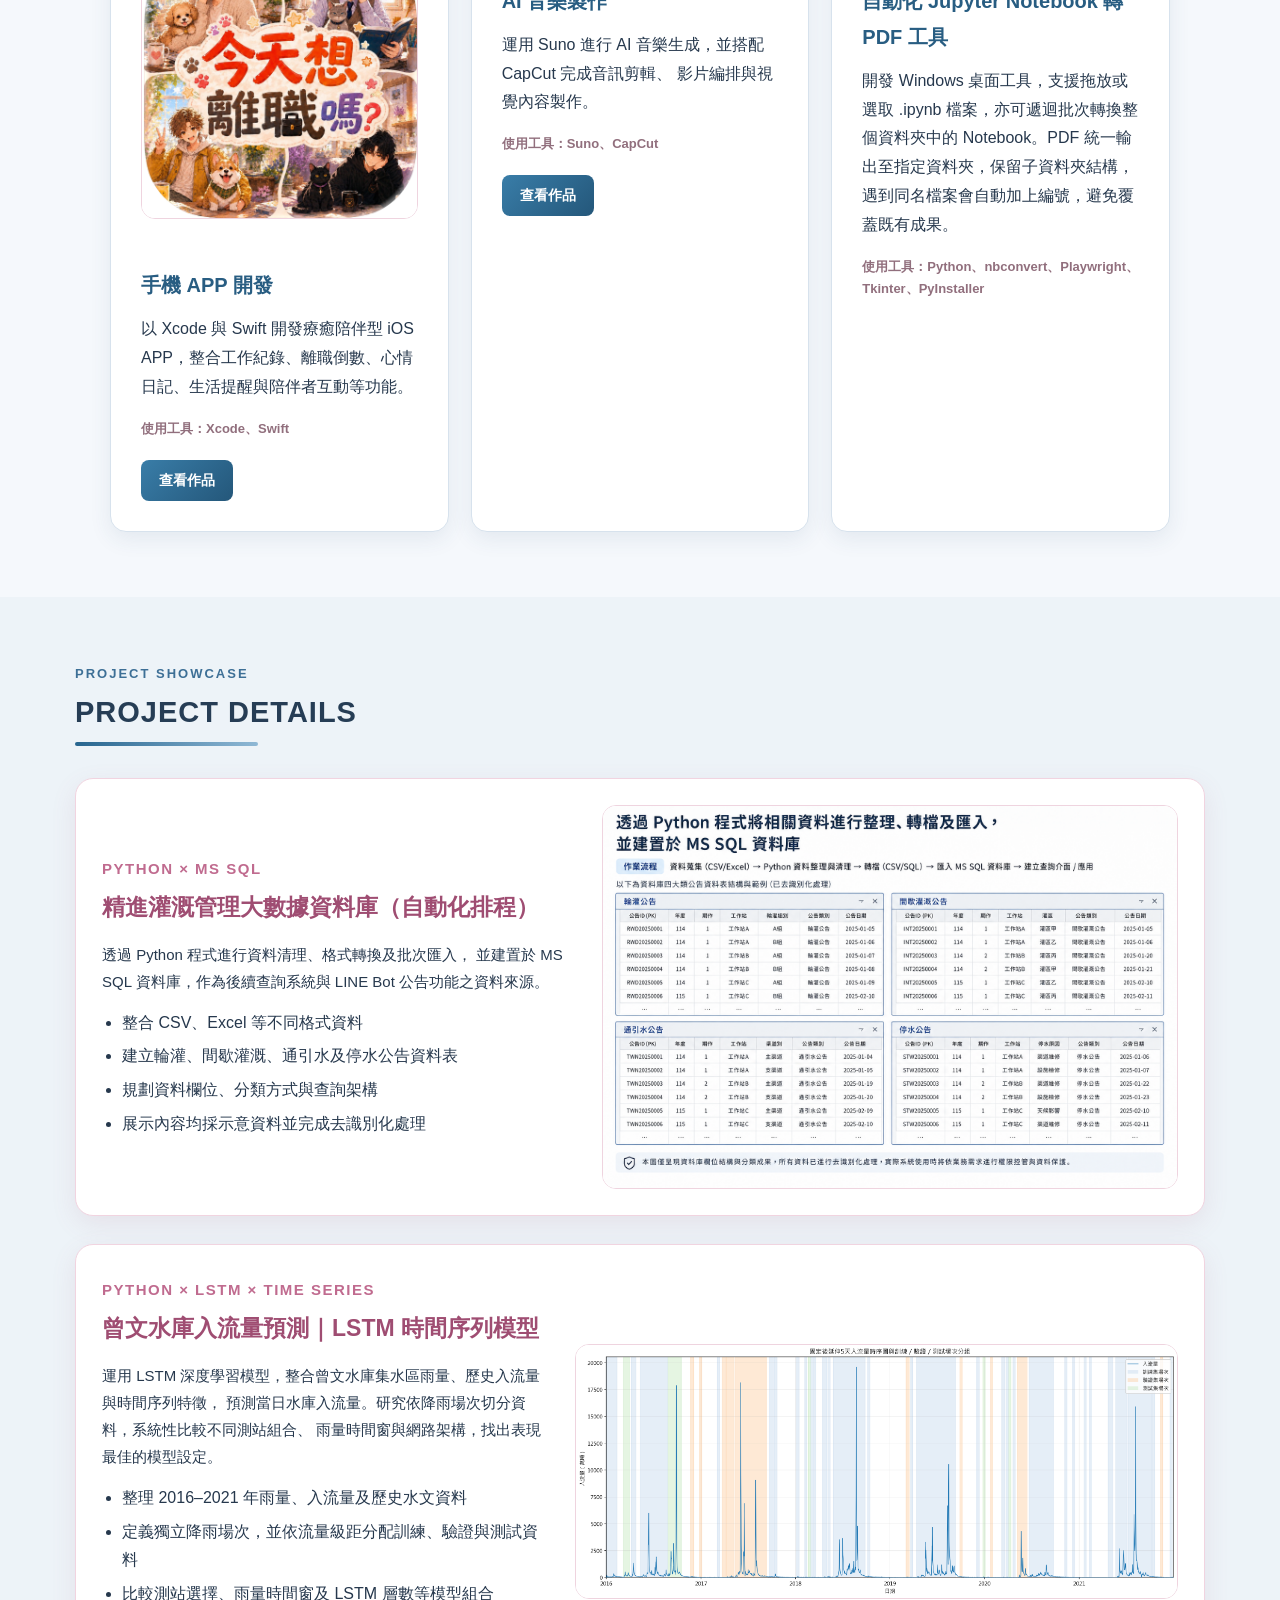
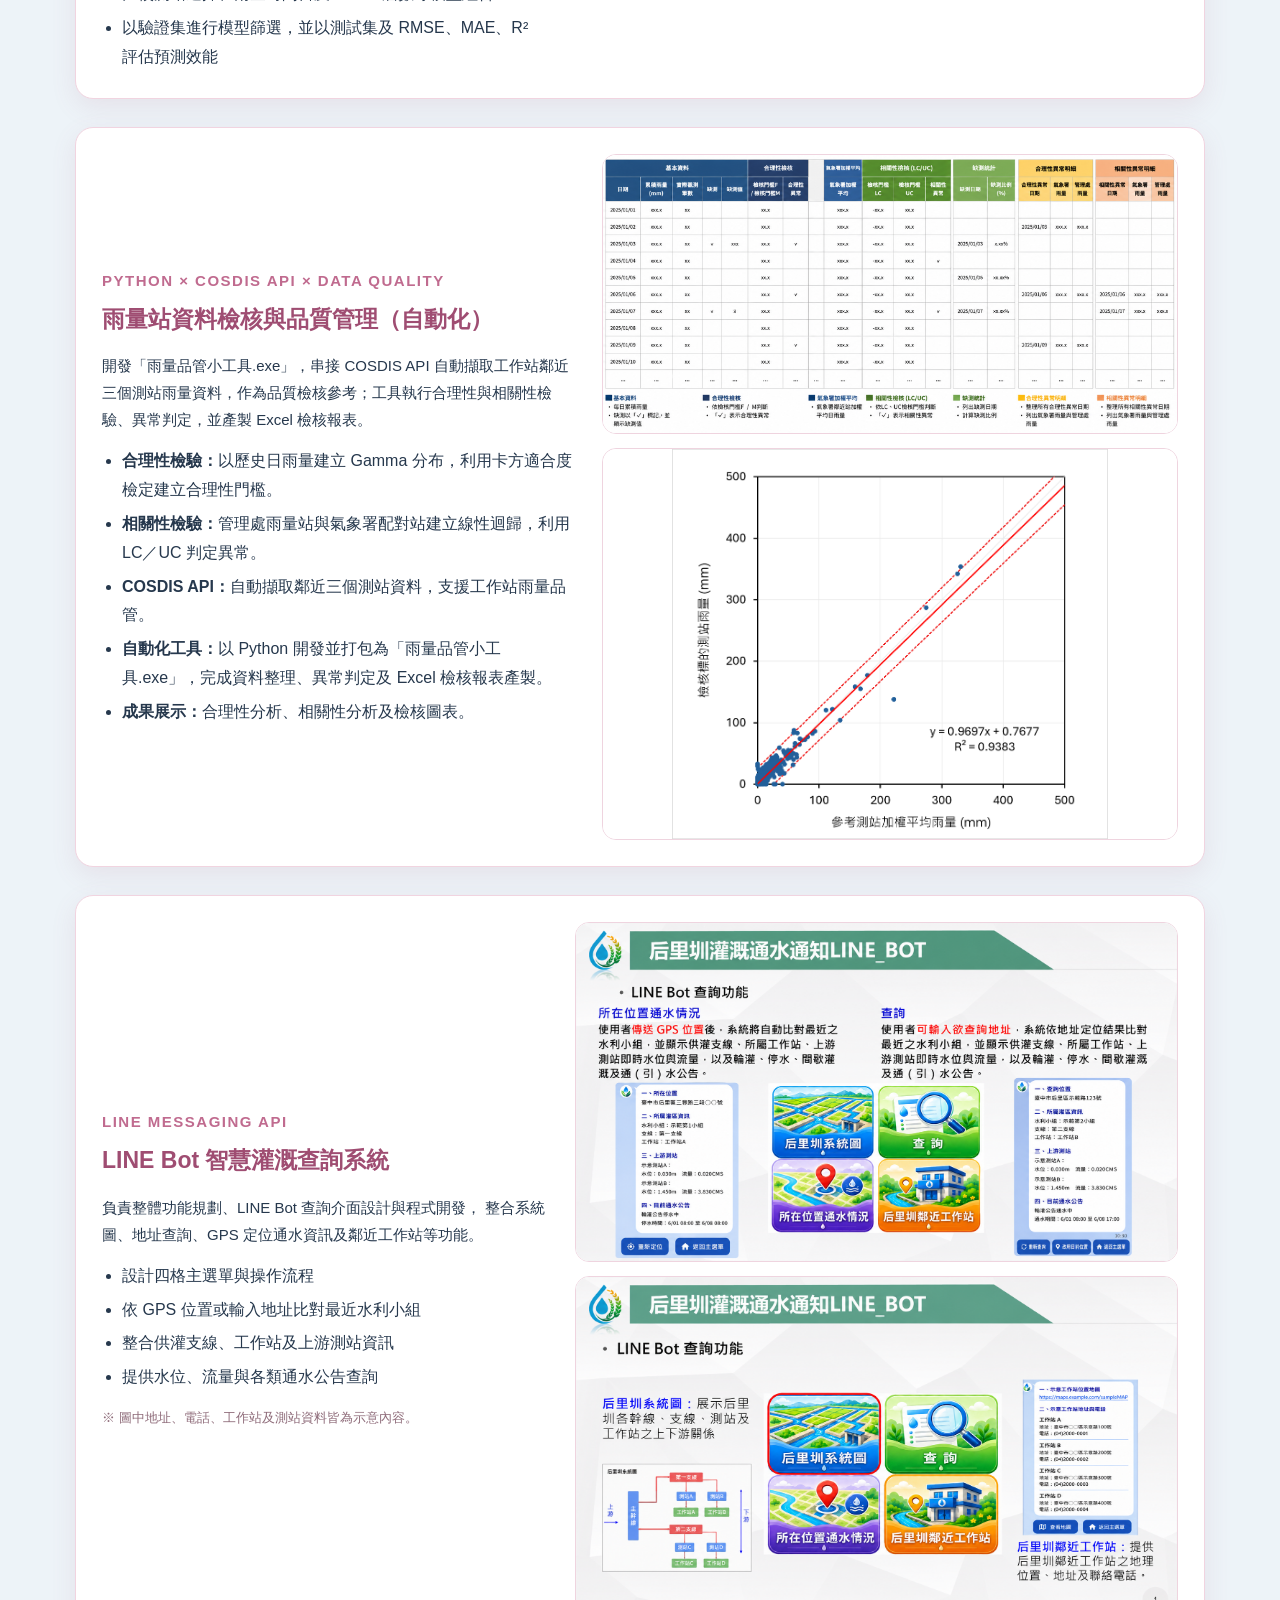
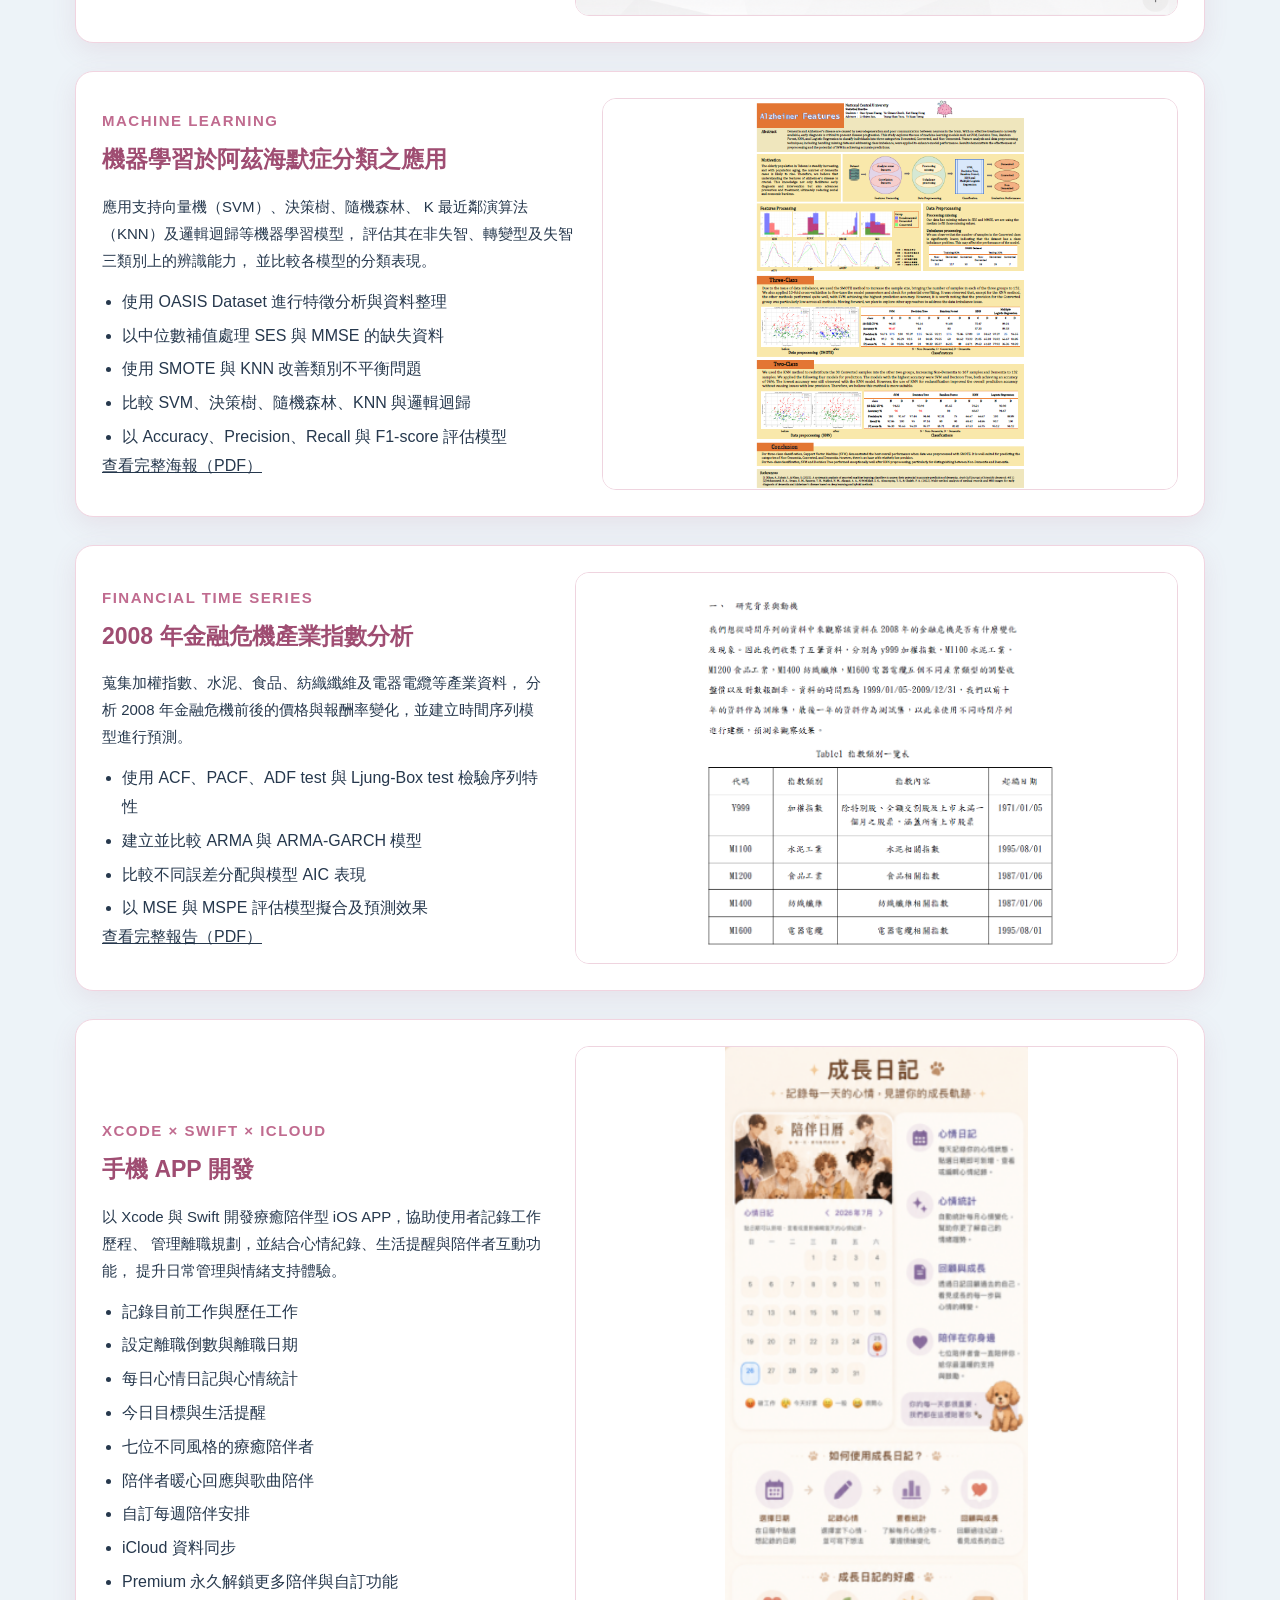
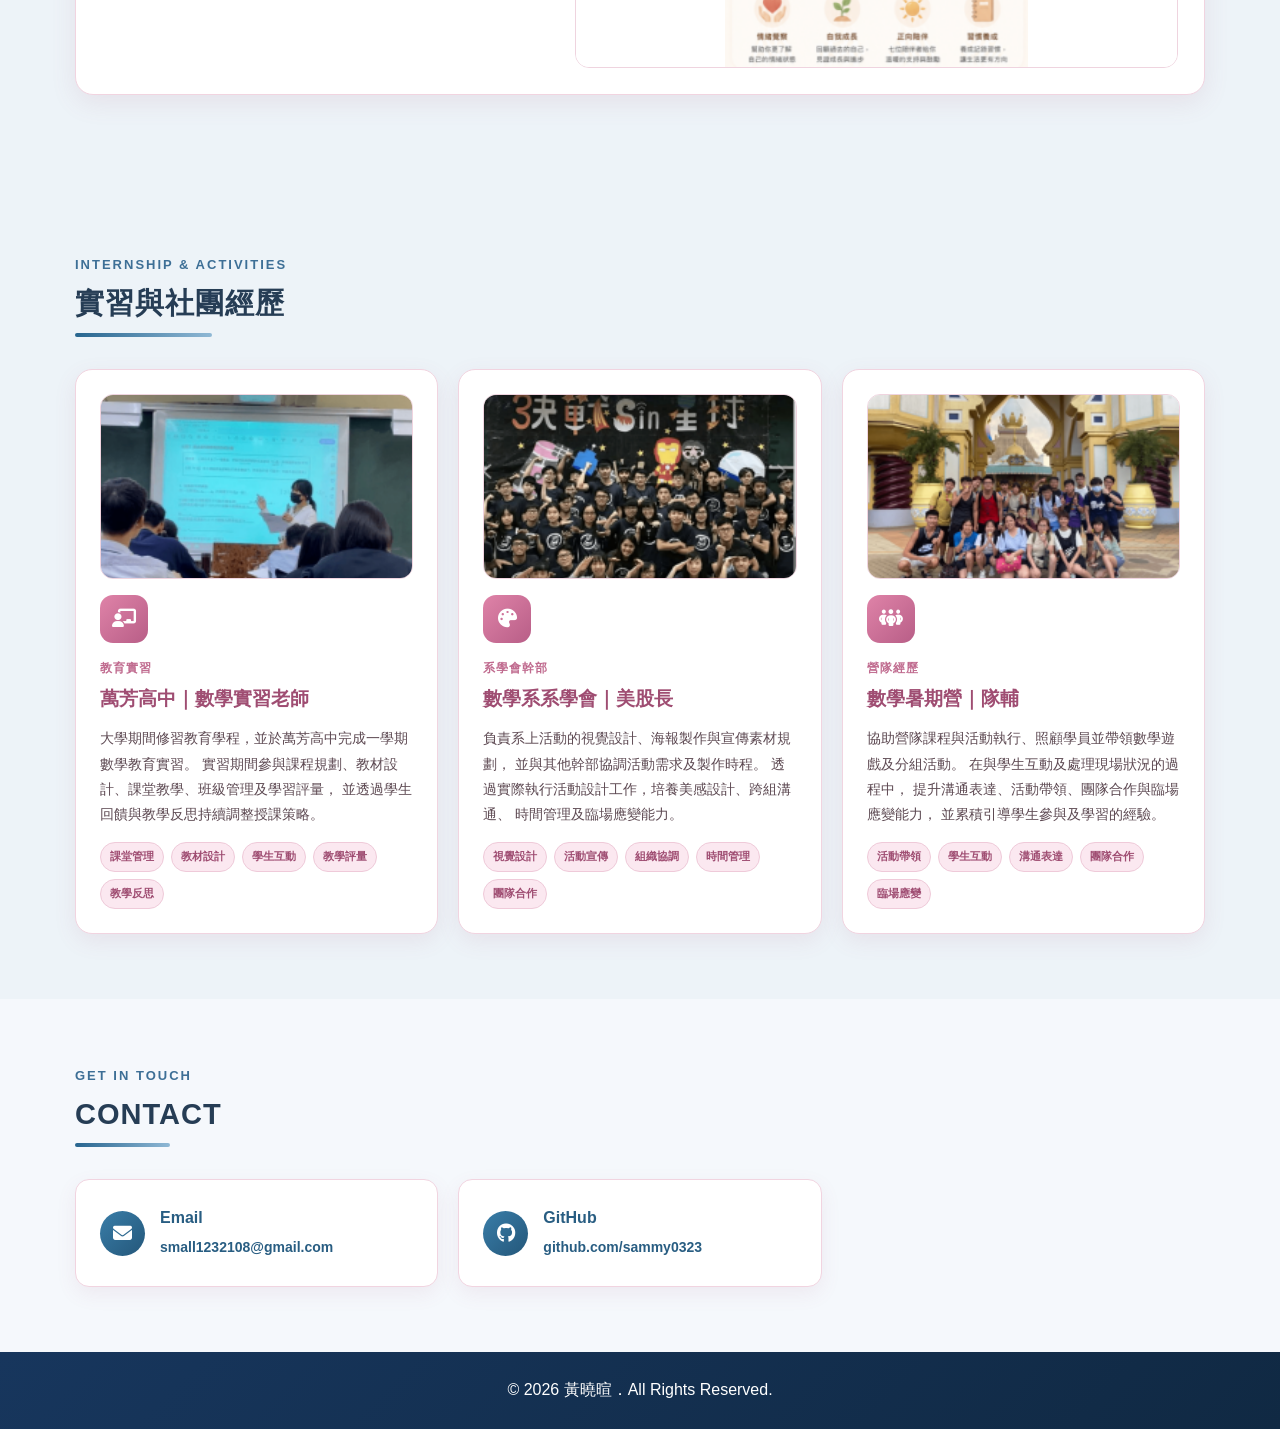
==== commit fdf0cc98: "Rename irrigation database project as automated scheduling" ====
--- a/index.html
+++ b/index.html
@@ -425,7 +425,7 @@
 </article> <article class="project-card">
 <div class="project-number">02</div>
 <h3>
-                            精進灌溉管理大數據資料庫
+                            精進灌溉管理大數據資料庫（自動化排程）
                         </h3>
 <p>
                             建置灌溉資料管理系統，整合插秧進度、公務統計、灌溉公告及各項業務資料，利用 Python 與 MS SQL 建立自動化資料整理及查詢平台。
@@ -614,7 +614,7 @@
                             PYTHON × MS SQL
                         </p>
 <h3>
-                            精進灌溉管理大數據資料庫
+                            精進灌溉管理大數據資料庫（自動化排程）
                         </h3>
 <p>
                             透過 Python 程式進行資料清理、格式轉換及批次匯入，
@@ -670,7 +670,7 @@
 </button>
 </article>
 
-<!-- 精進灌溉管理大數據資料庫 -->
+<!-- 精進灌溉管理大數據資料庫（自動化排程） -->
 <article class="project-detail-card" id="rainfall-qc-project">
     <div class="project-detail-text">
         <p class="project-detail-label">
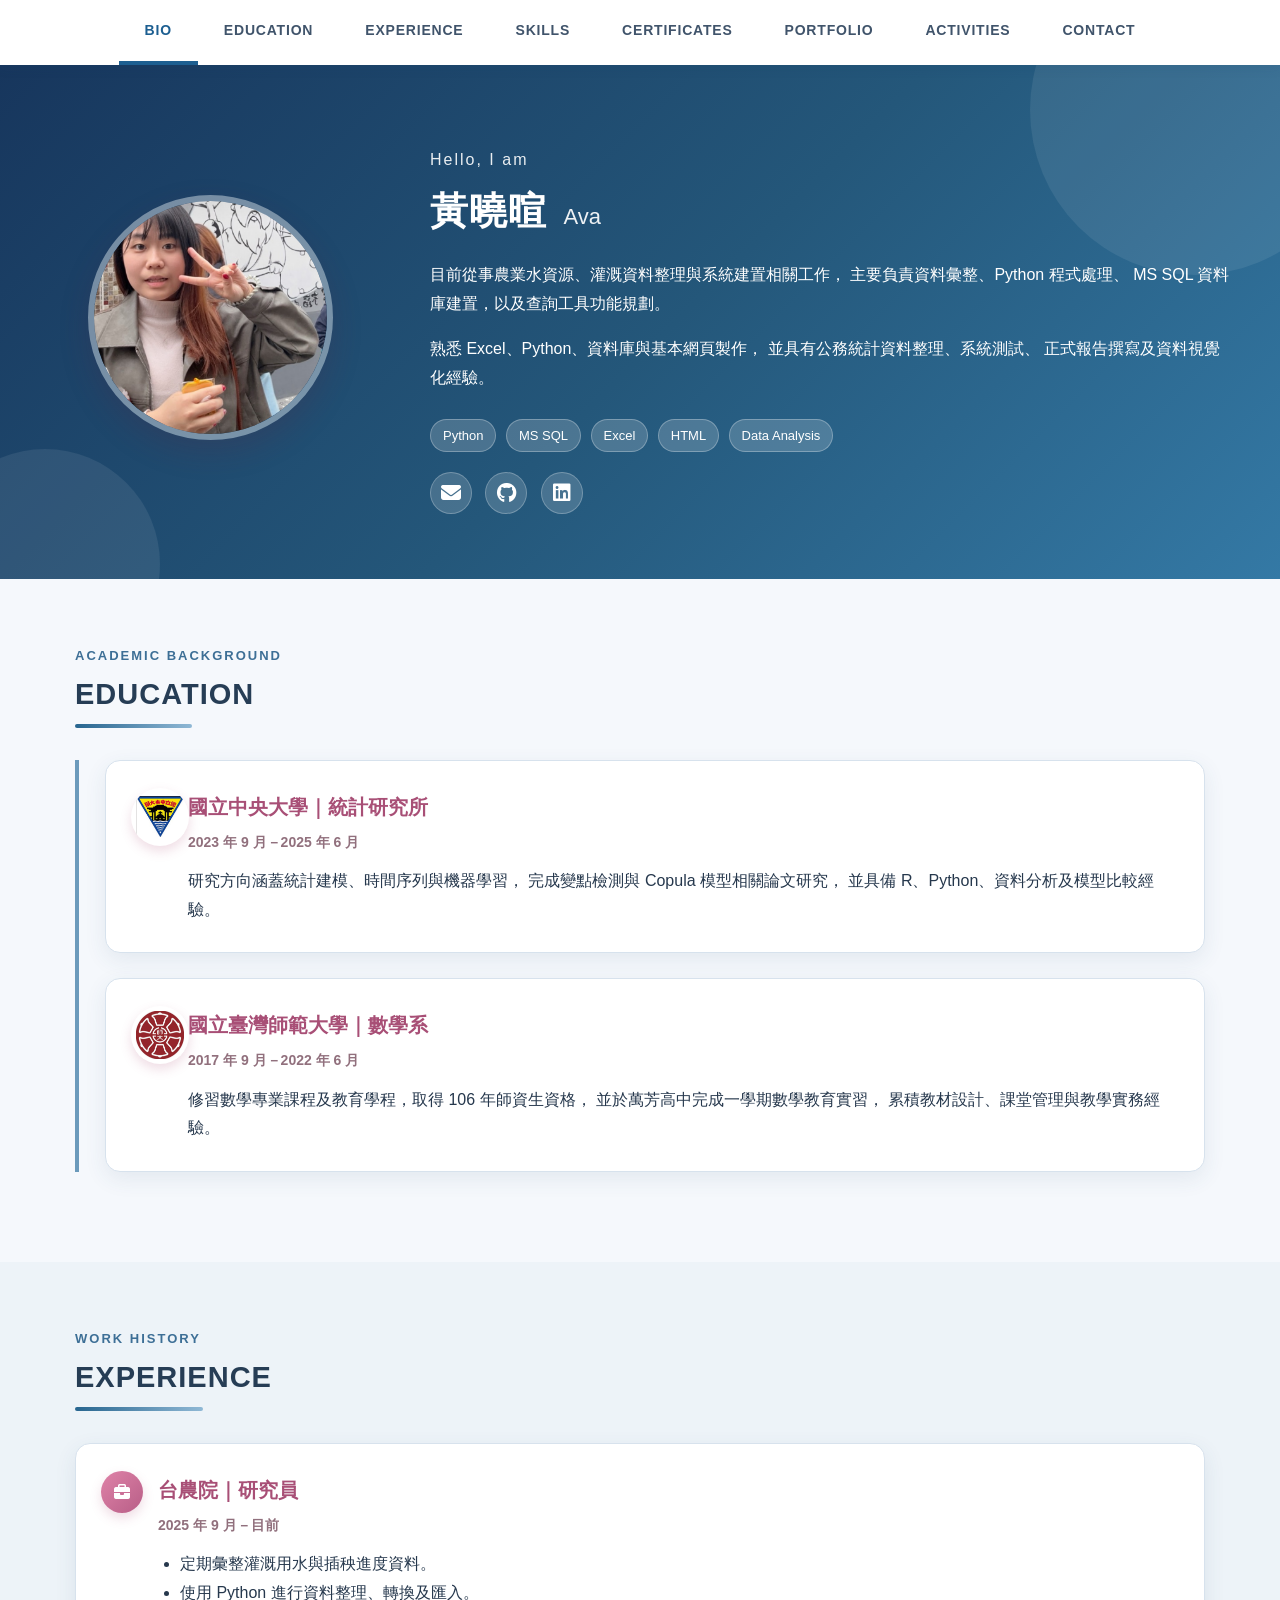
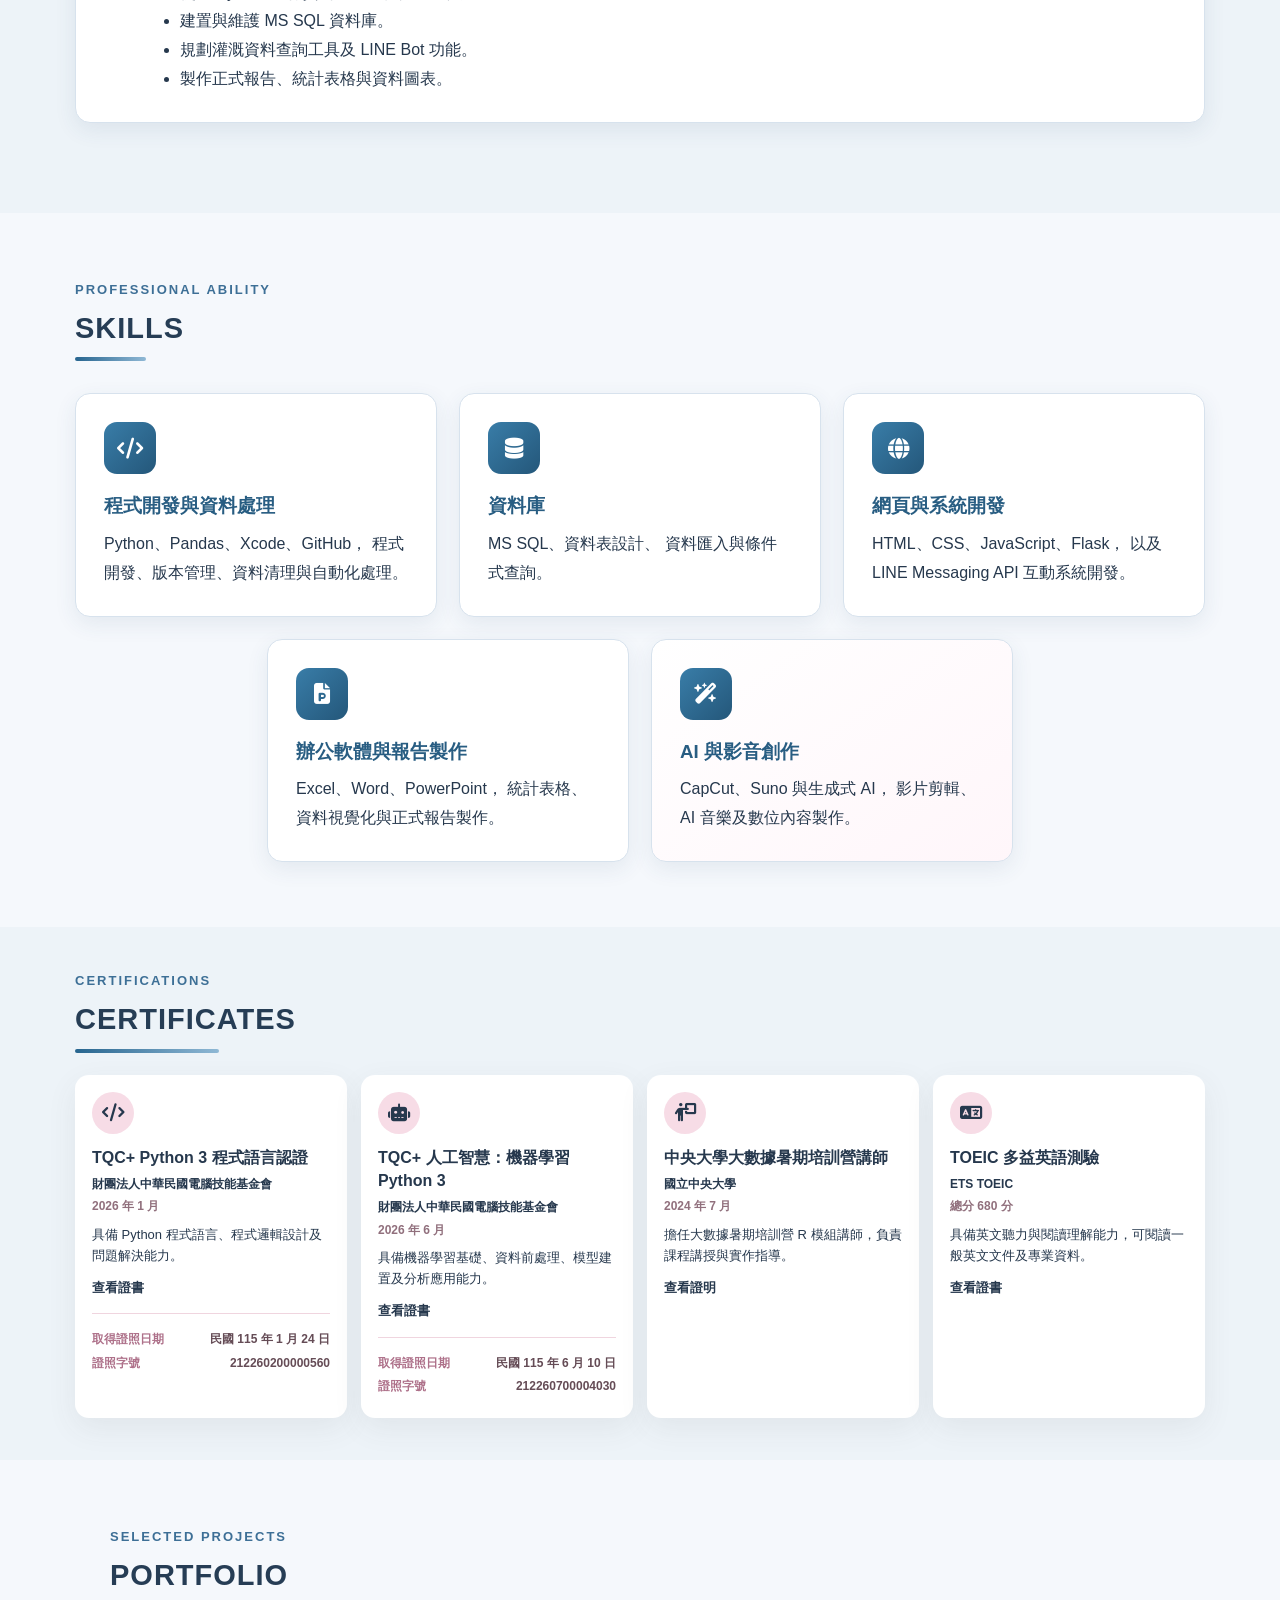
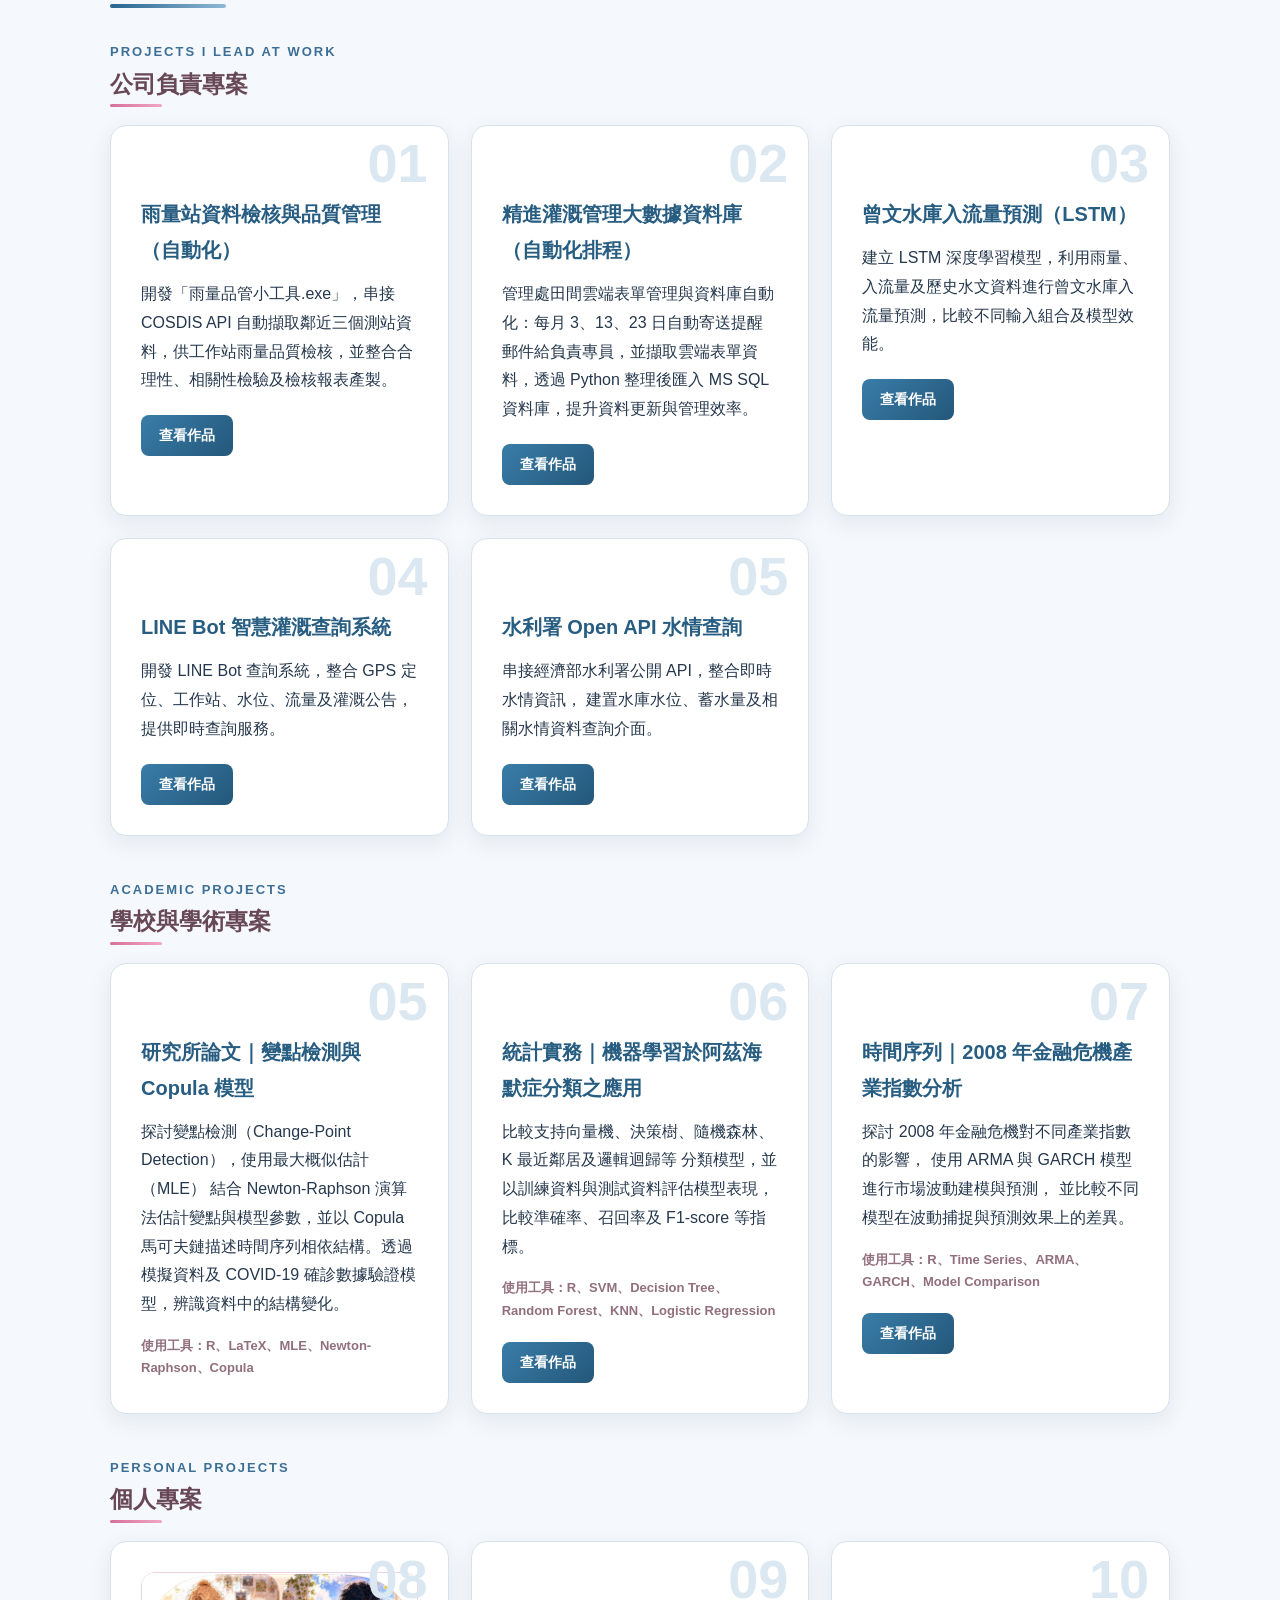
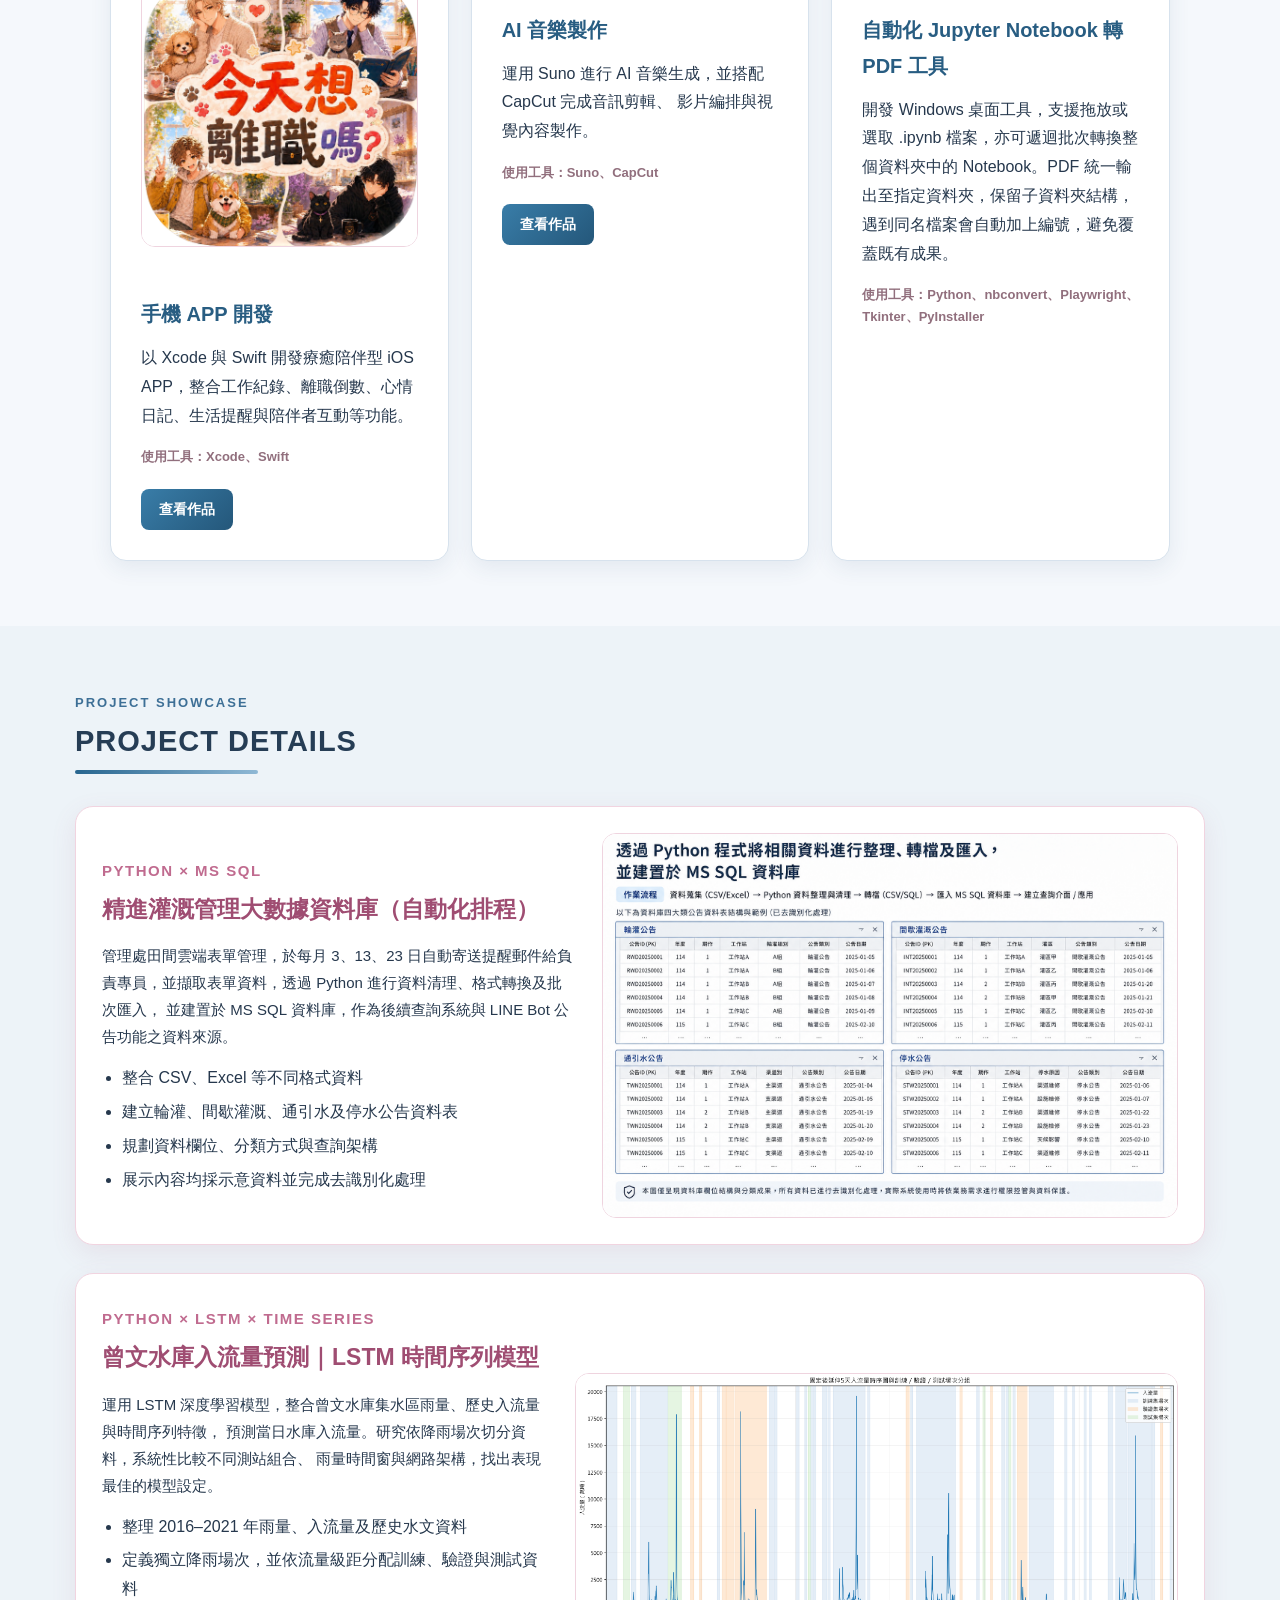
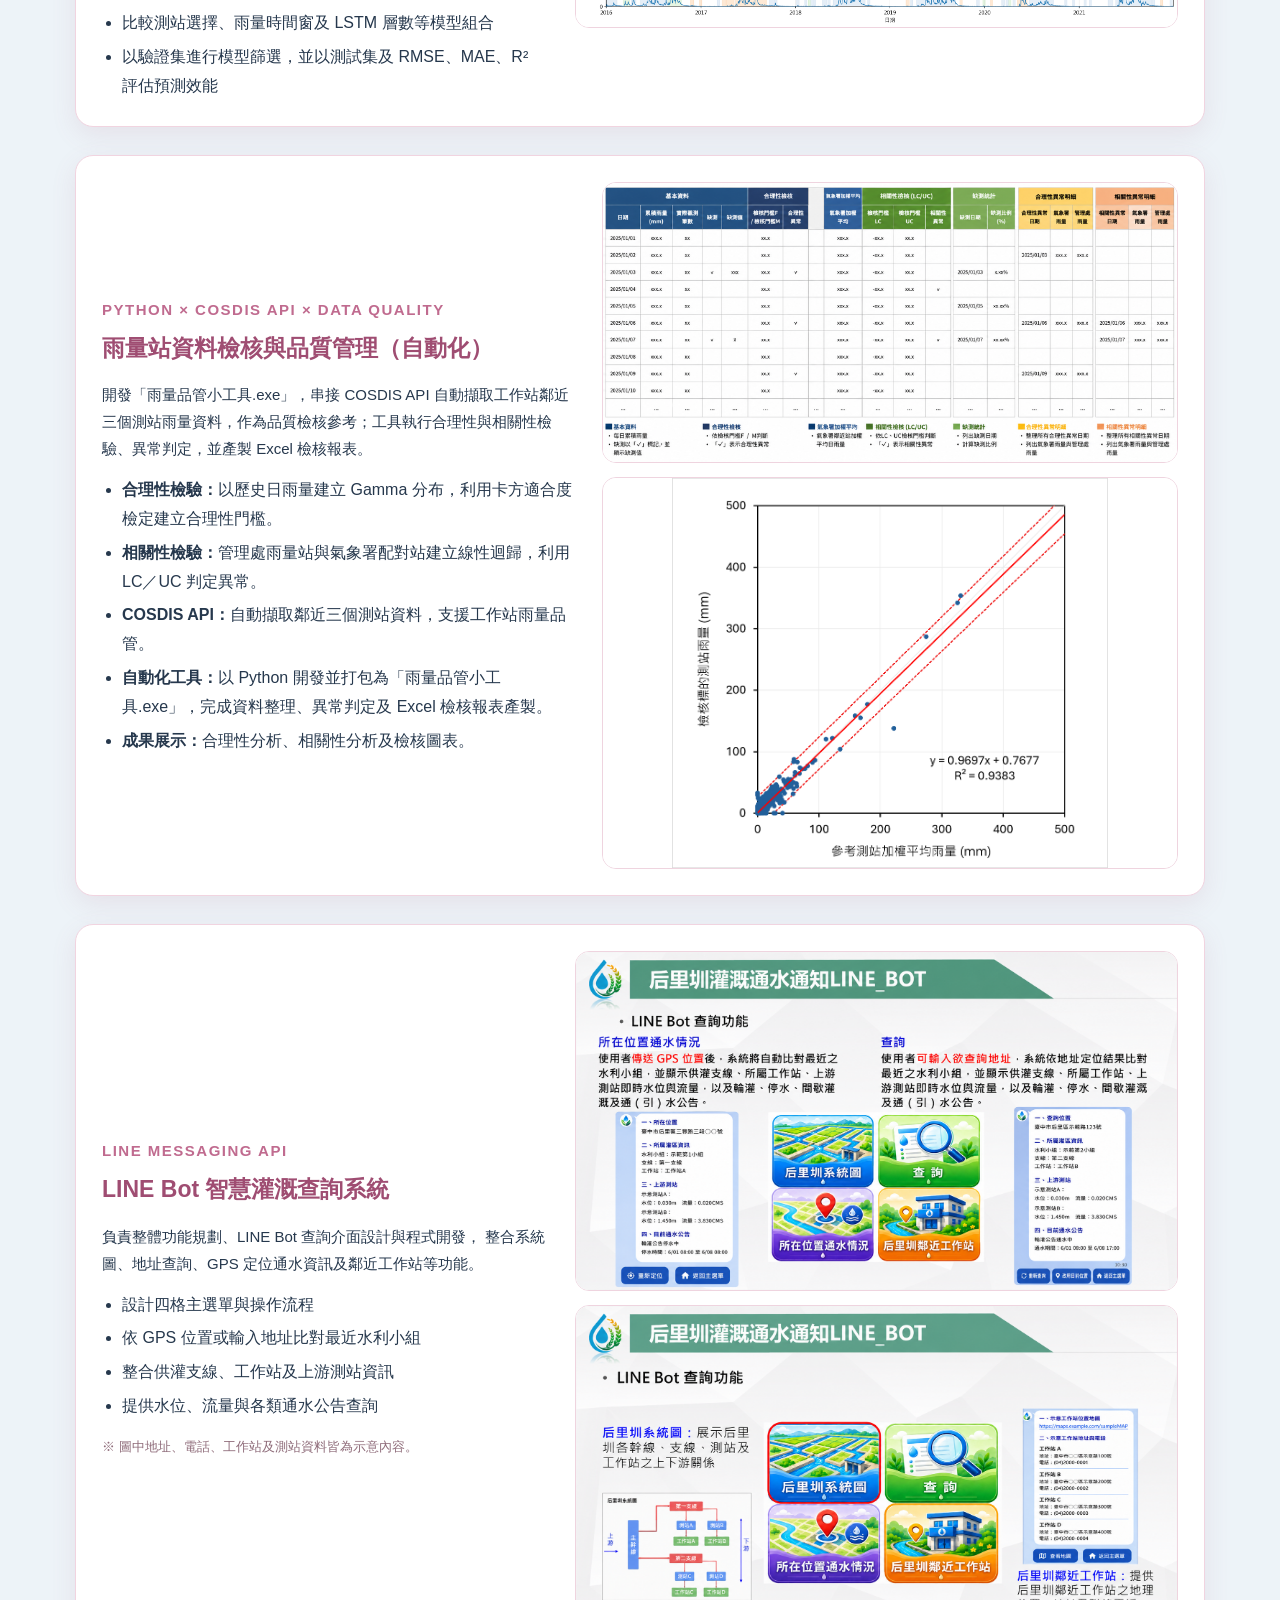
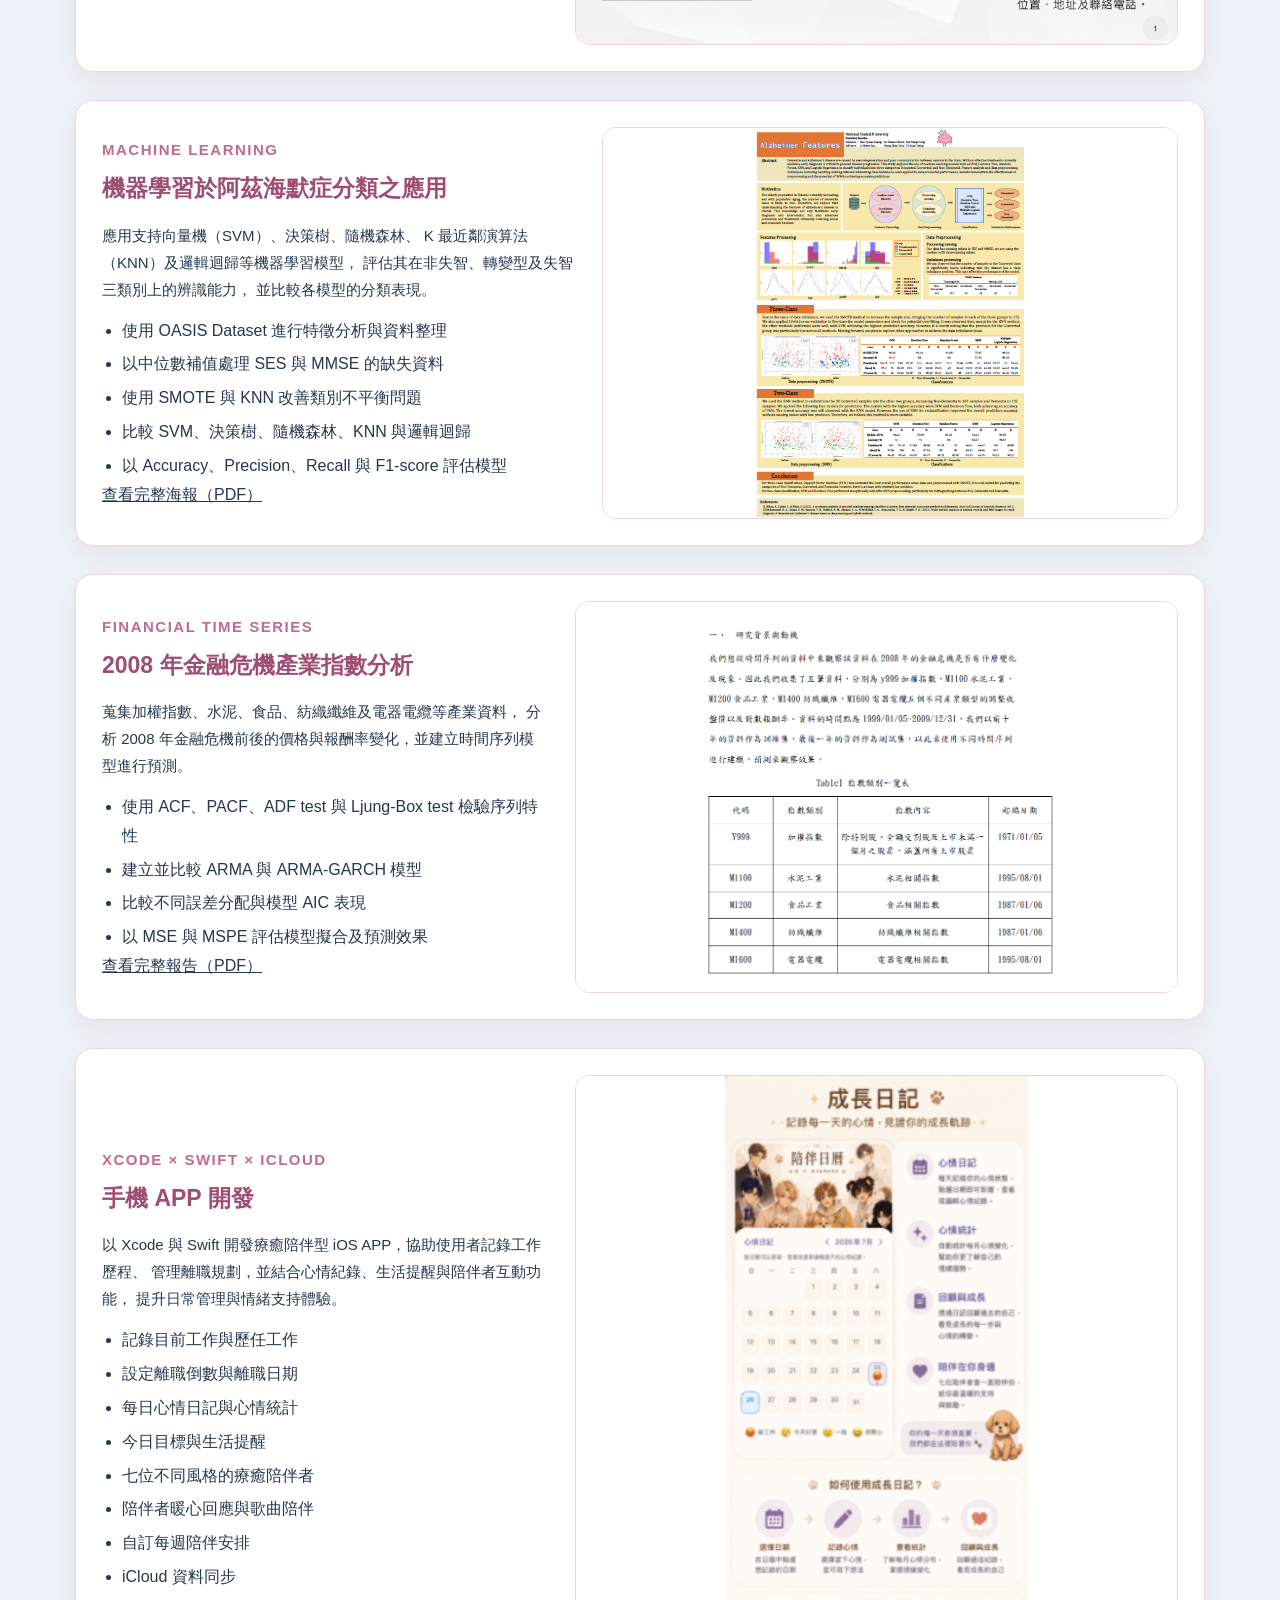
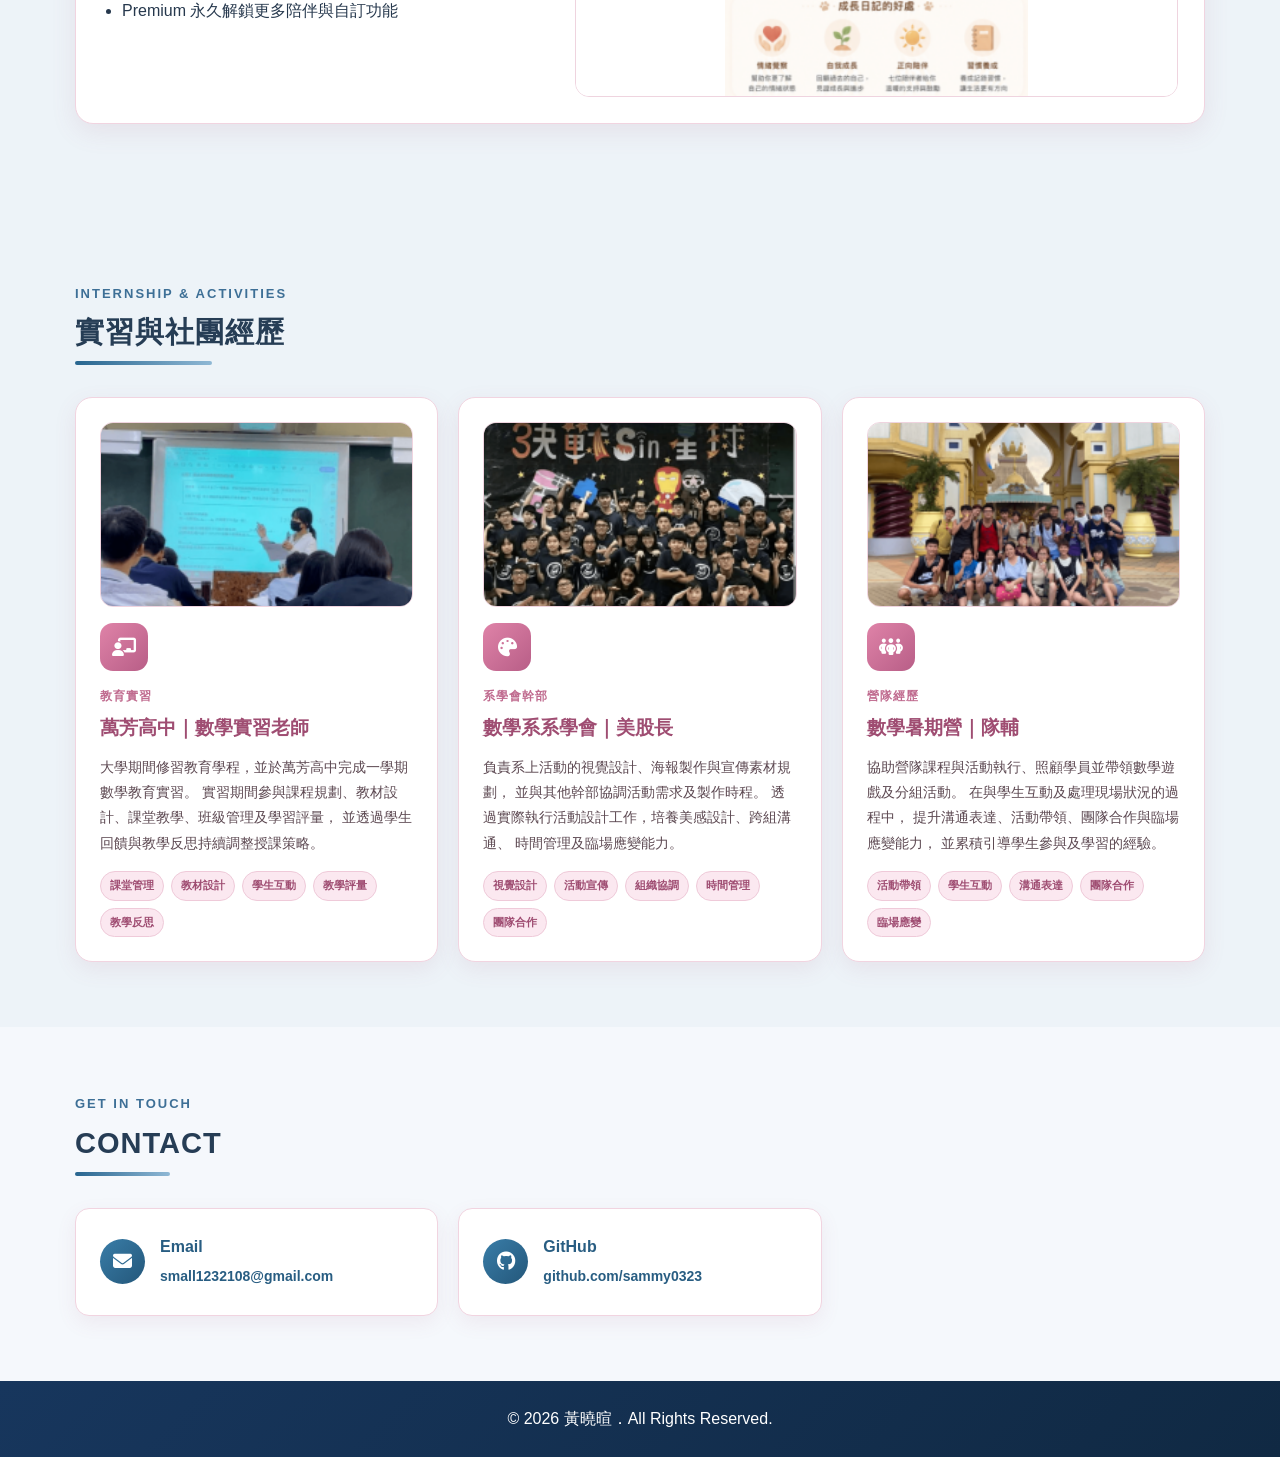
==== commit 5b1b9afd: "Describe irrigation form reminders and database automation Updated project description to include au" ====
--- a/index.html
+++ b/index.html
@@ -428,7 +428,7 @@
                             精進灌溉管理大數據資料庫（自動化排程）
                         </h3>
 <p>
-                            建置灌溉資料管理系統，整合插秧進度、公務統計、灌溉公告及各項業務資料，利用 Python 與 MS SQL 建立自動化資料整理及查詢平台。
+                            管理處田間雲端表單管理與資料庫自動化：每月 3、13、23 日自動寄送提醒郵件給負責專員，並擷取雲端表單資料，透過 Python 整理後匯入 MS SQL 資料庫，提升資料更新與管理效率。
                         </p>
 <a href="#database-project">
                             查看作品
@@ -617,7 +617,7 @@
                             精進灌溉管理大數據資料庫（自動化排程）
                         </h3>
 <p>
-                            透過 Python 程式進行資料清理、格式轉換及批次匯入，
+                            管理處田間雲端表單管理，於每月 3、13、23 日自動寄送提醒郵件給負責專員，並擷取表單資料，透過 Python 進行資料清理、格式轉換及批次匯入，
                             並建置於 MS SQL 資料庫，作為後續查詢系統與
                             LINE Bot 公告功能之資料來源。
                         </p>
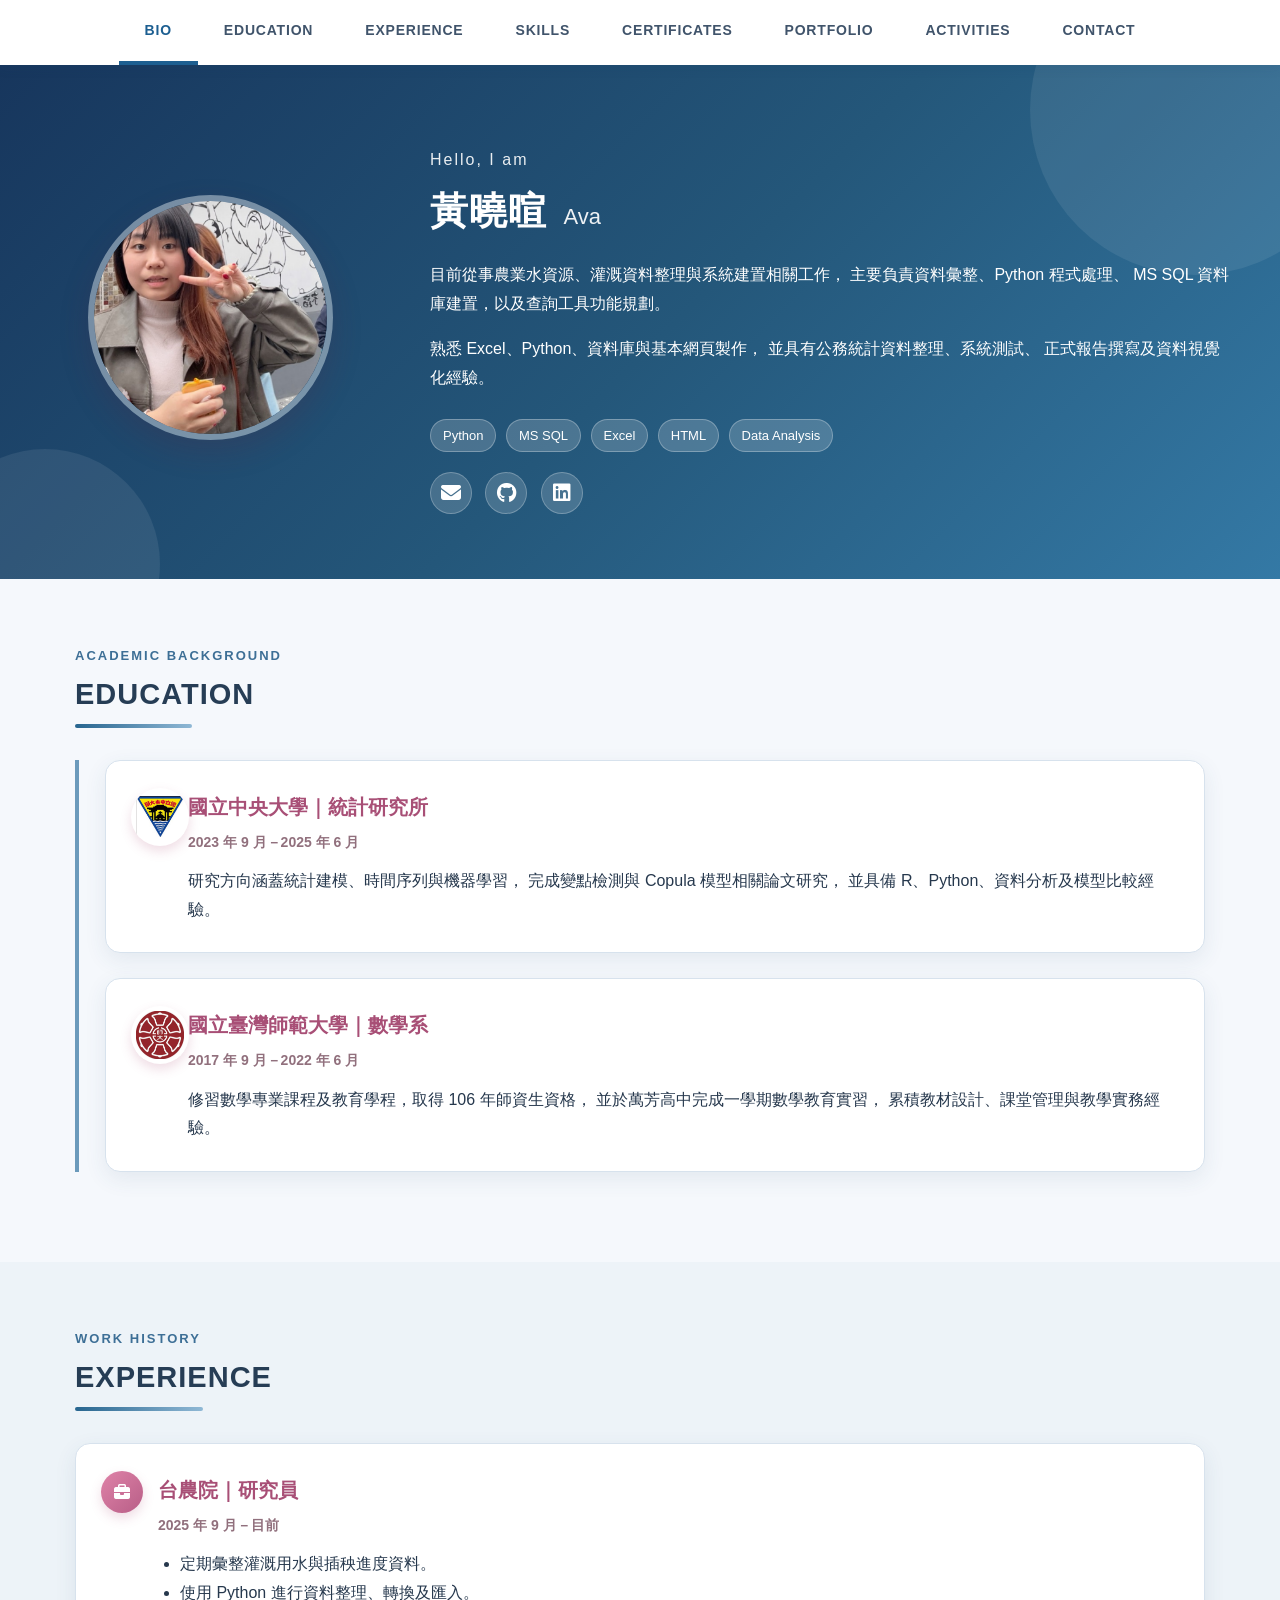
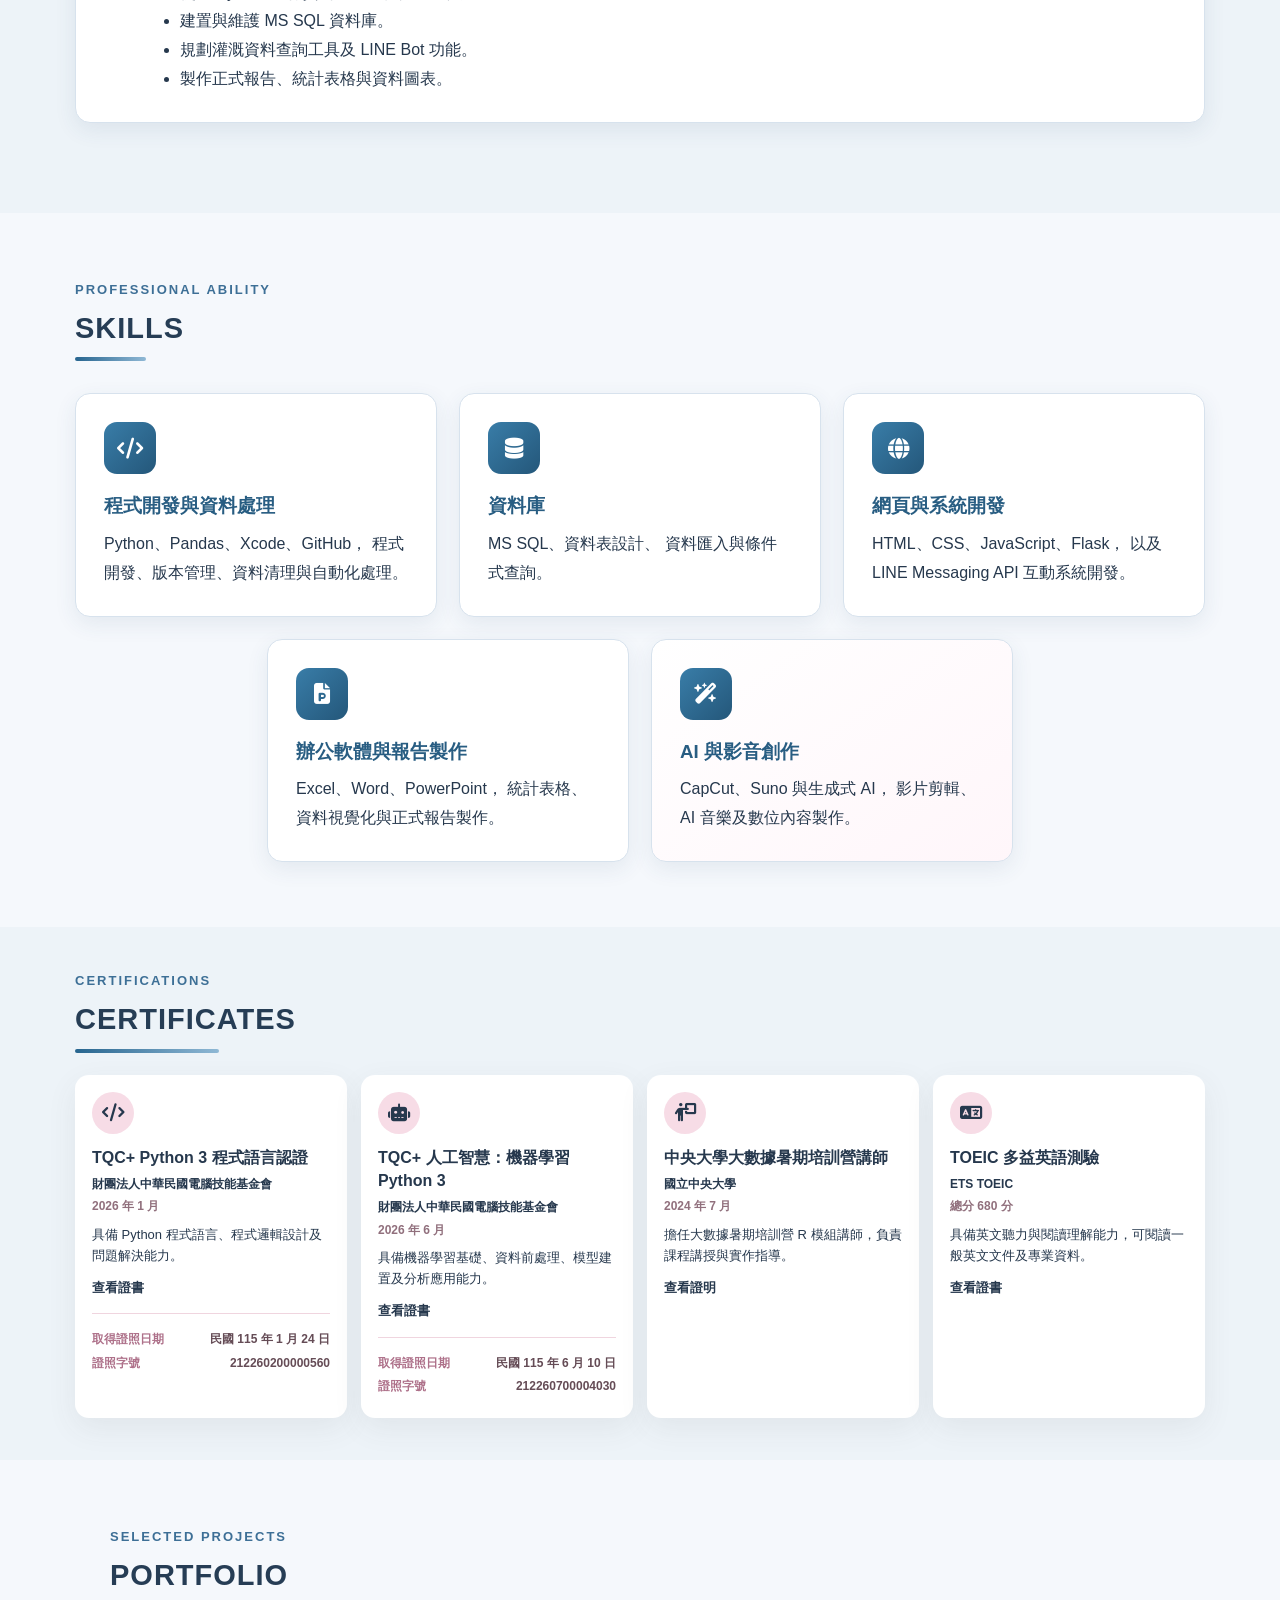
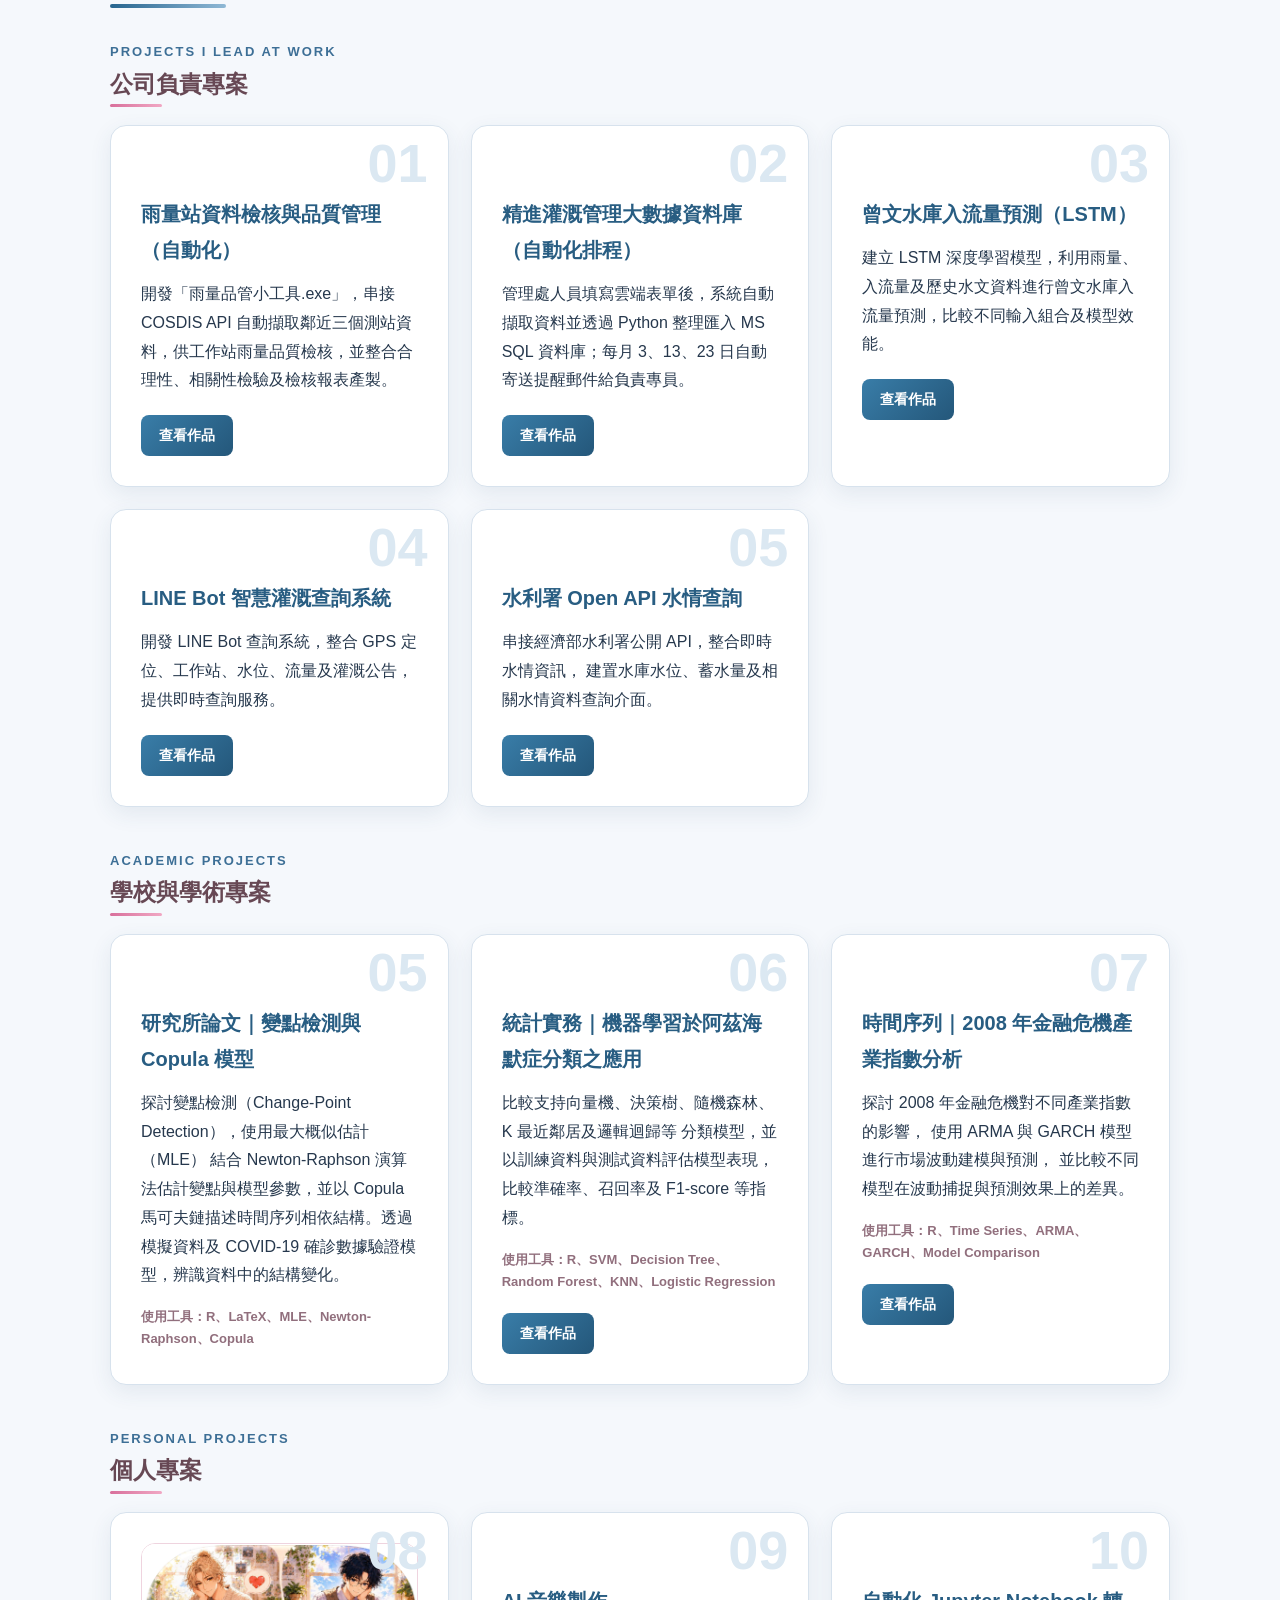
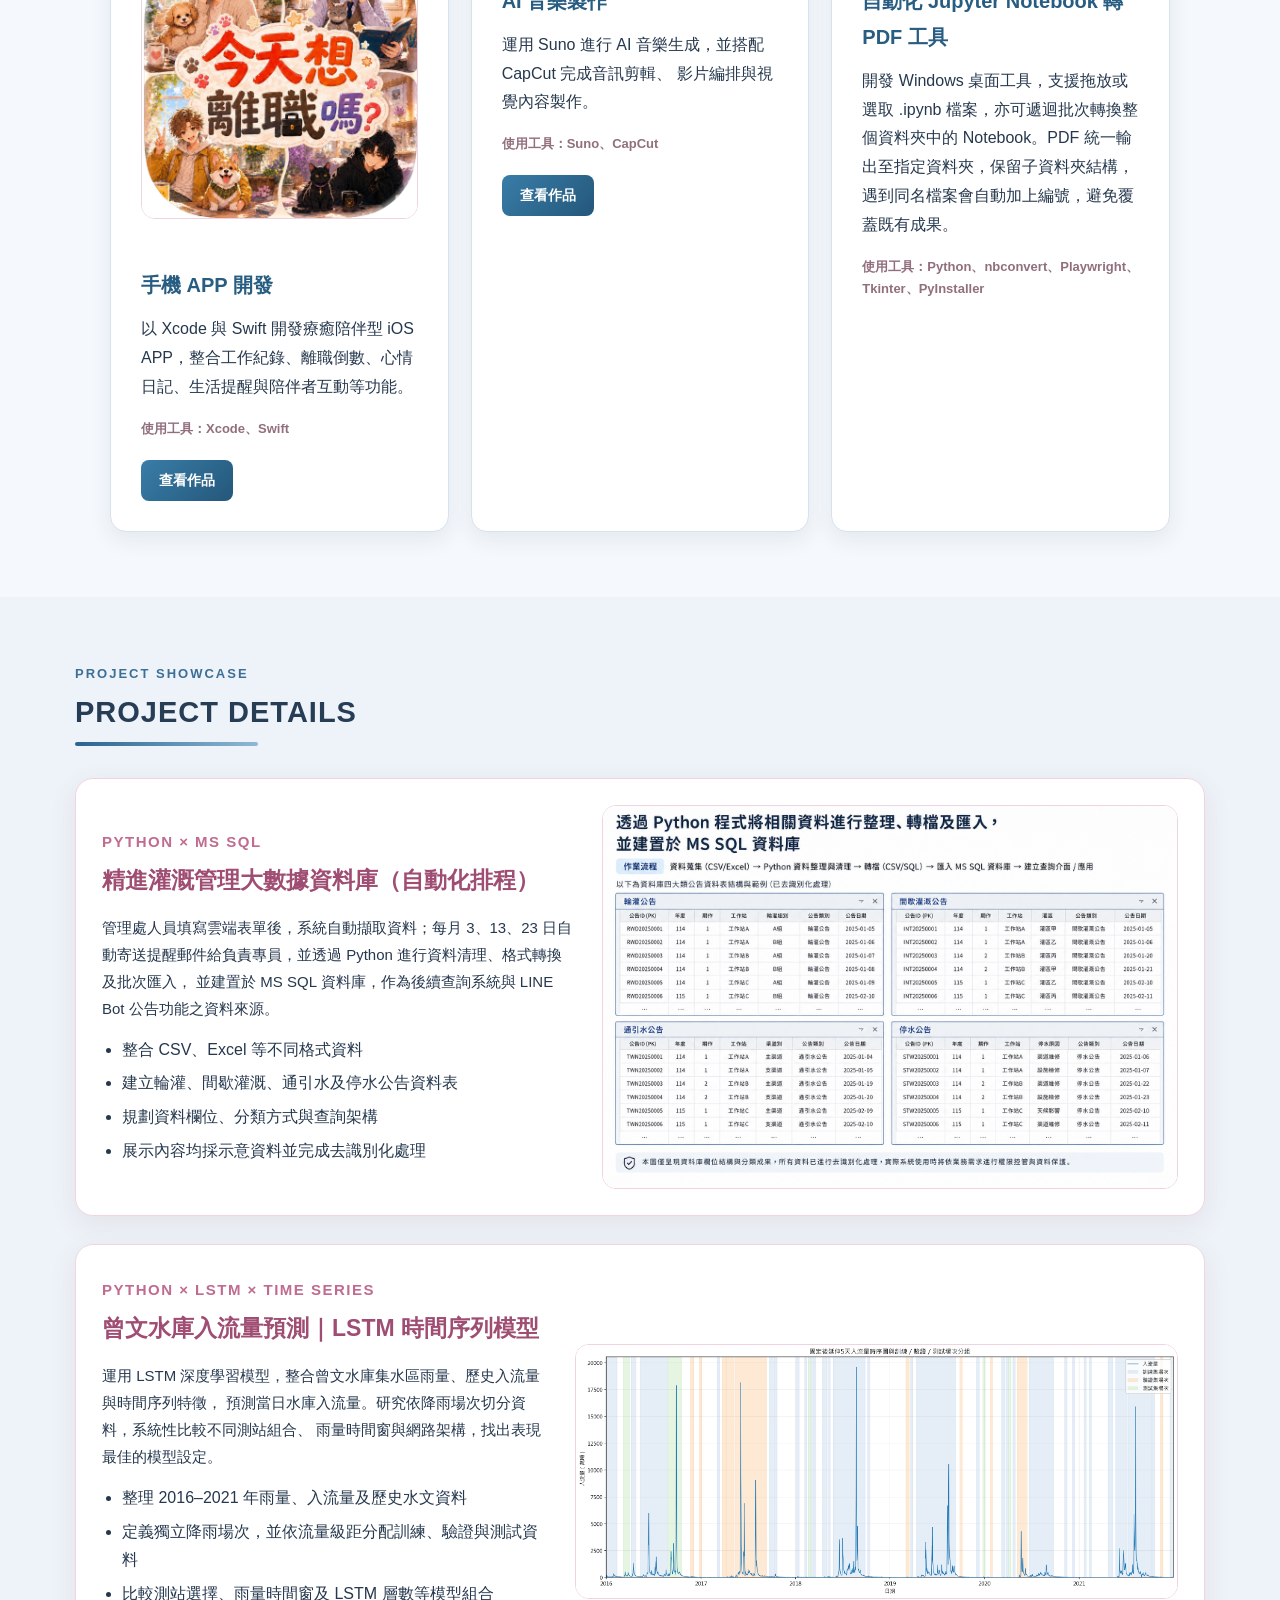
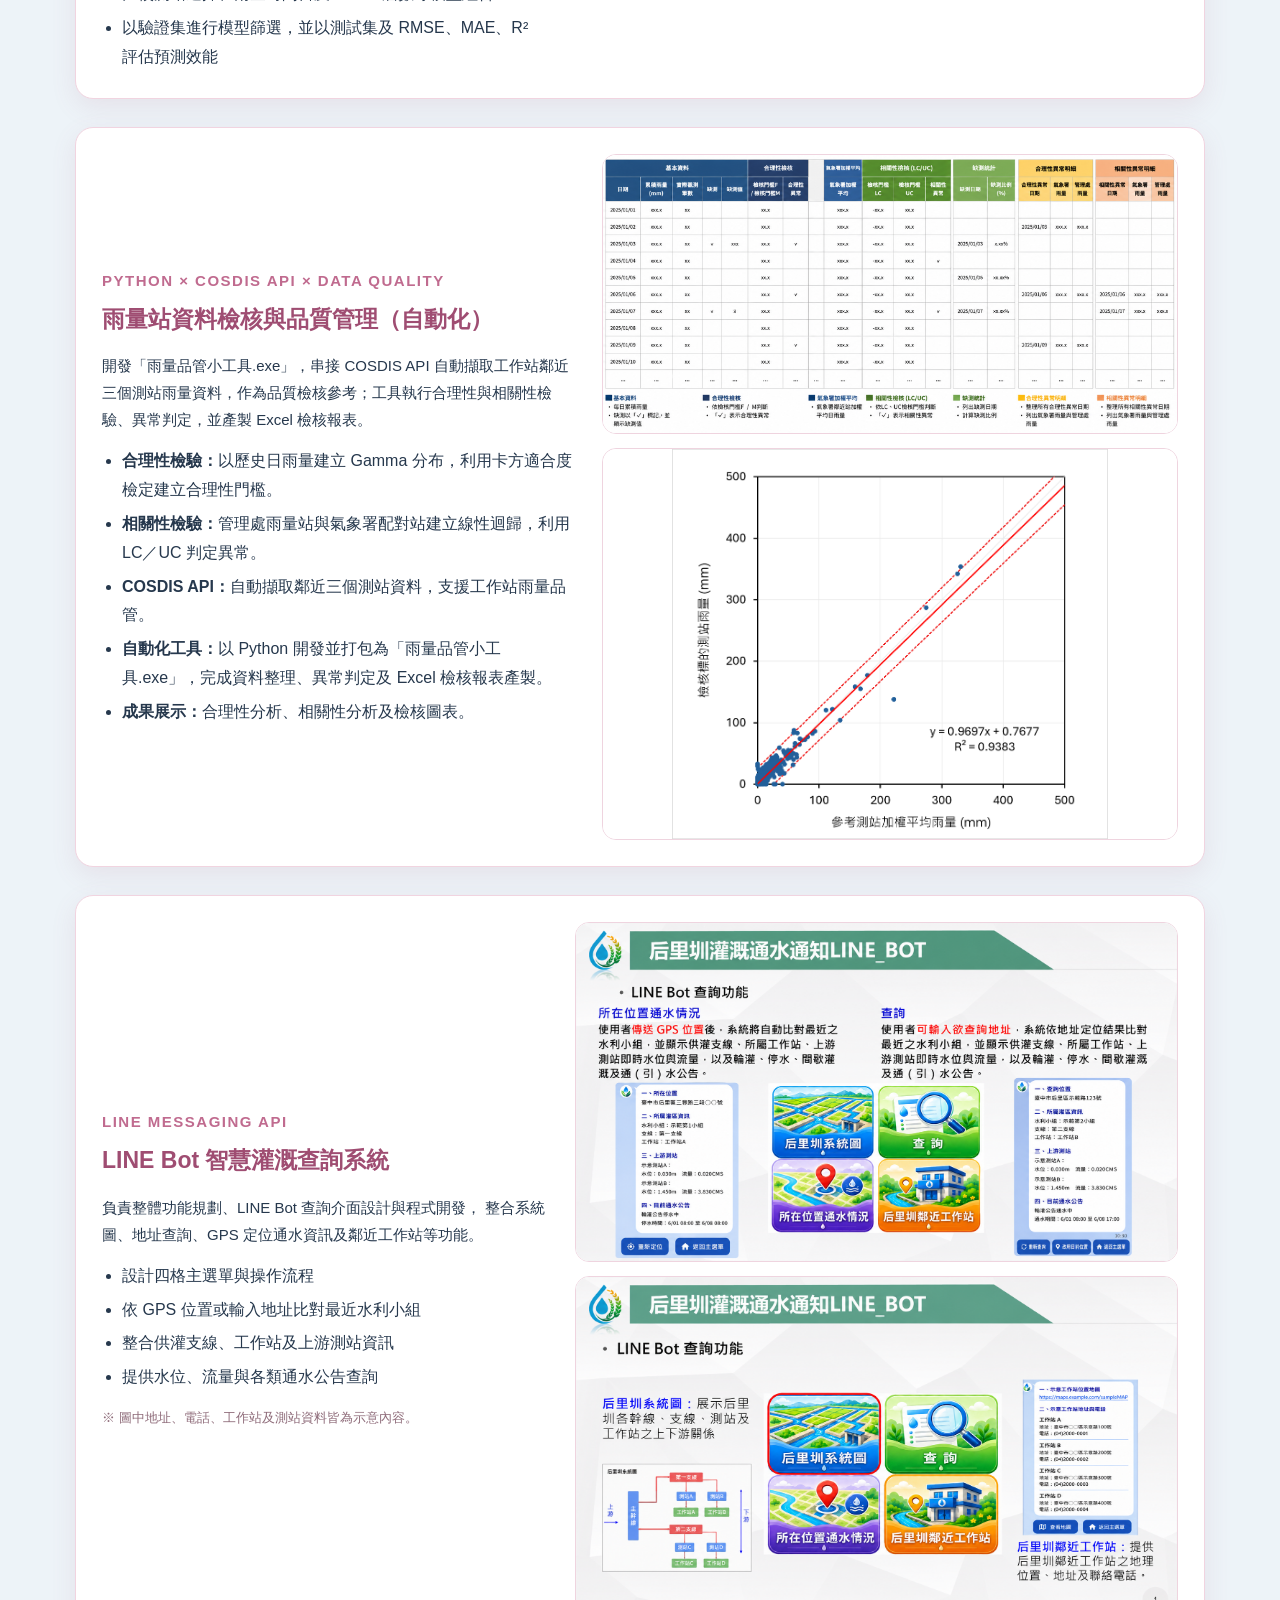
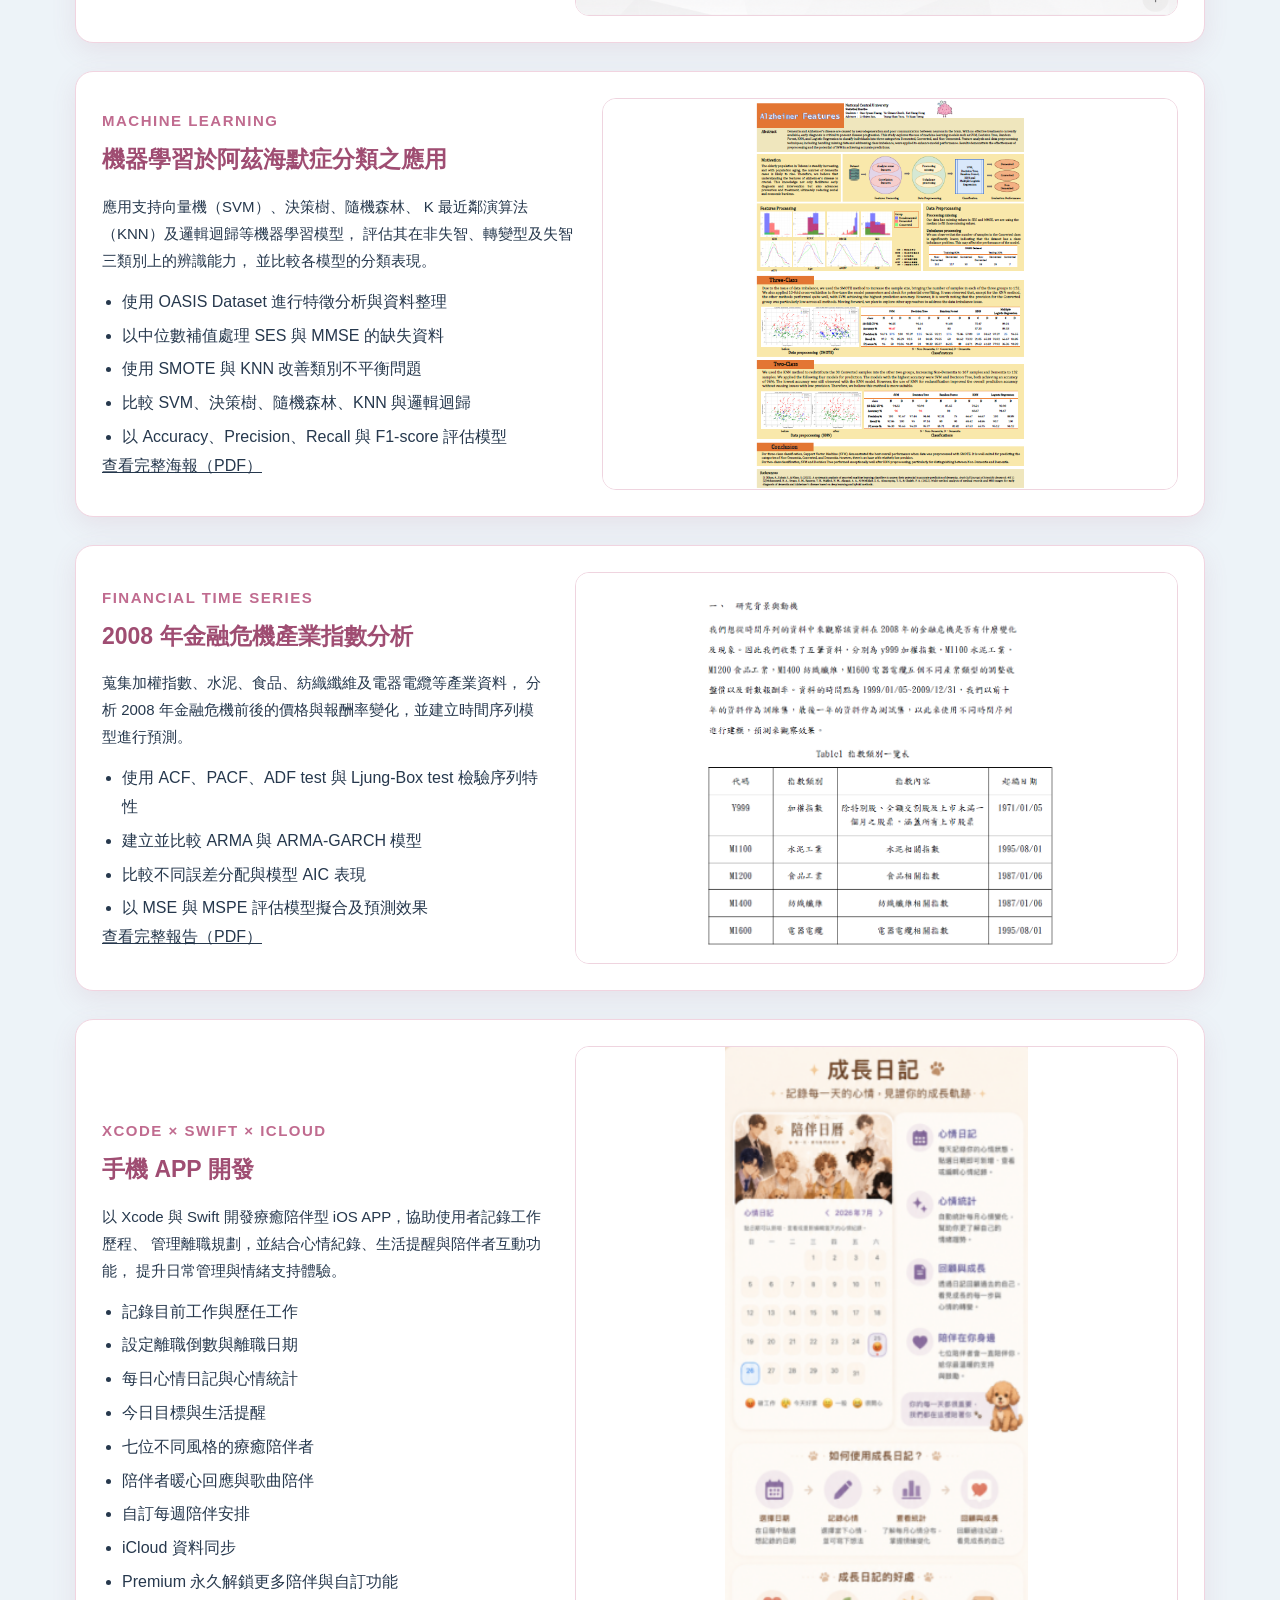
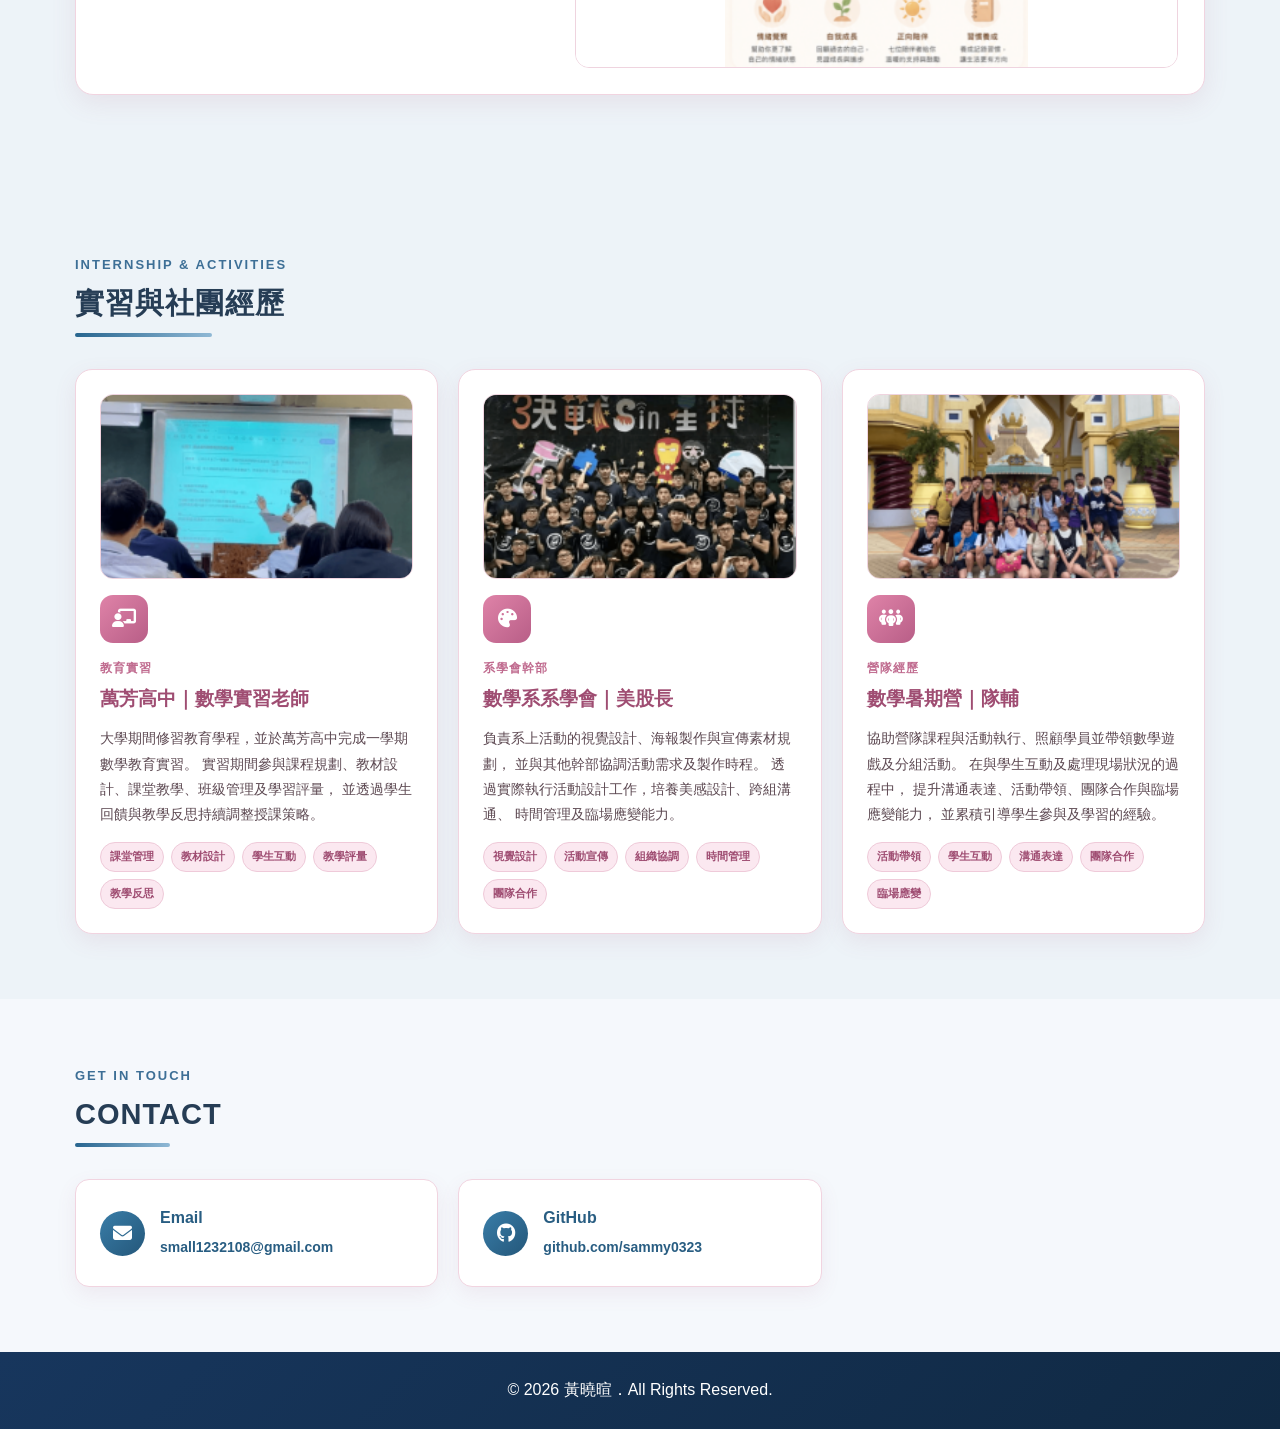
==== commit 9ae947bc: "Clarify that the management office fills in cloud forms" ====
--- a/index.html
+++ b/index.html
@@ -428,7 +428,7 @@
                             精進灌溉管理大數據資料庫（自動化排程）
                         </h3>
 <p>
-                            管理處田間雲端表單管理與資料庫自動化：每月 3、13、23 日自動寄送提醒郵件給負責專員，並擷取雲端表單資料，透過 Python 整理後匯入 MS SQL 資料庫，提升資料更新與管理效率。
+                            管理處人員填寫雲端表單後，系統自動擷取資料並透過 Python 整理匯入 MS SQL 資料庫；每月 3、13、23 日自動寄送提醒郵件給負責專員。
                         </p>
 <a href="#database-project">
                             查看作品
@@ -617,7 +617,7 @@
                             精進灌溉管理大數據資料庫（自動化排程）
                         </h3>
 <p>
-                            管理處田間雲端表單管理，於每月 3、13、23 日自動寄送提醒郵件給負責專員，並擷取表單資料，透過 Python 進行資料清理、格式轉換及批次匯入，
+                            管理處人員填寫雲端表單後，系統自動擷取資料；每月 3、13、23 日自動寄送提醒郵件給負責專員，並透過 Python 進行資料清理、格式轉換及批次匯入，
                             並建置於 MS SQL 資料庫，作為後續查詢系統與
                             LINE Bot 公告功能之資料來源。
                         </p>
